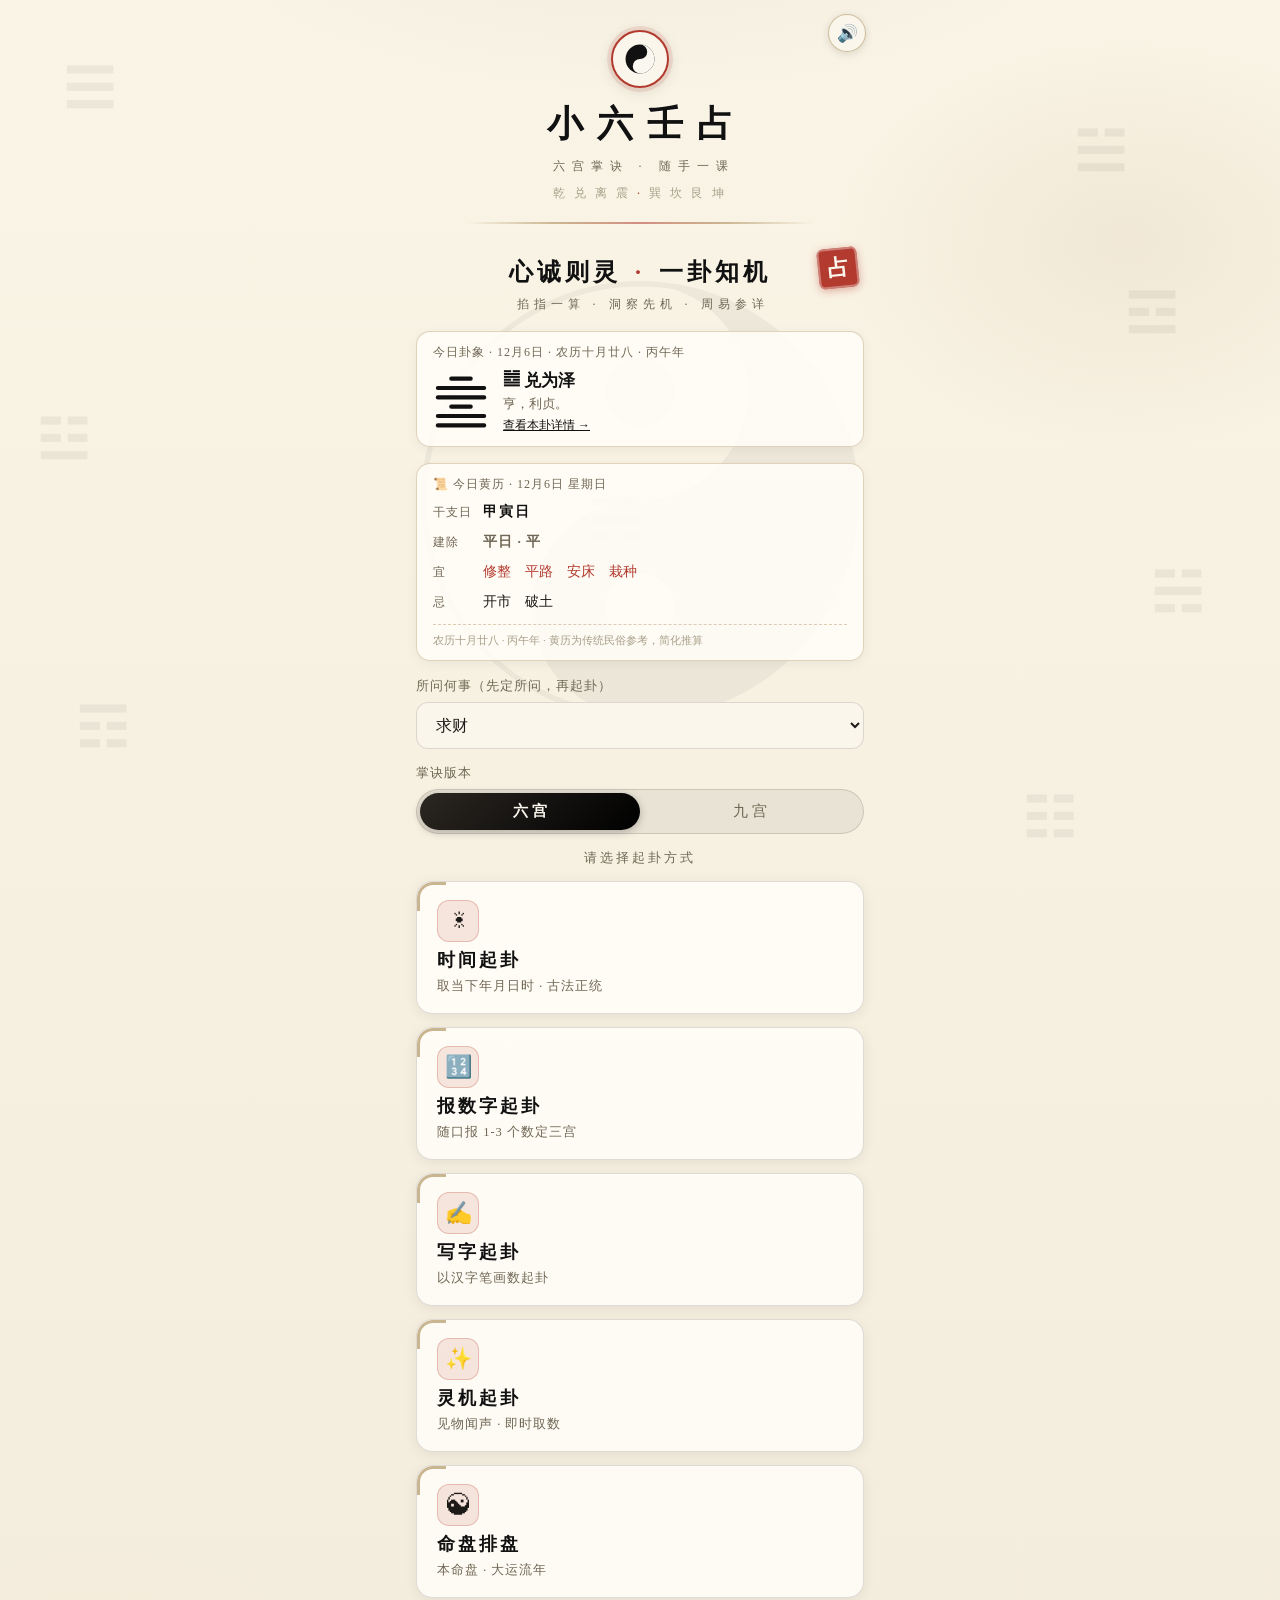
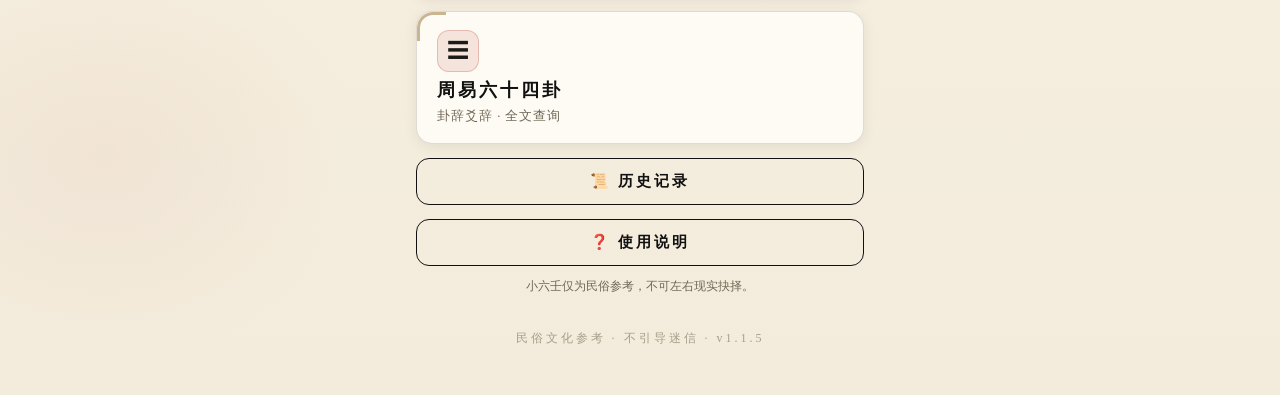
==== index.html @ 9e4da4ed "v1.1.5 今日黄历+结果黄历建议" ====
<!DOCTYPE html>
<html lang="zh-CN">
<head>
  <meta charset="UTF-8">
  <meta name="viewport" content="width=device-width, initial-scale=1.0, maximum-scale=1.0, user-scalable=no">
  <meta name="theme-color" content="#111111">
  <title>小六壬占</title>
  <link rel="manifest" href="./manifest.json">
  <link rel="apple-touch-icon" href="assets/icon-192.png">
  <link rel="stylesheet" href="css/style.css">
</head>
<body>
  <div class="bg-mystic" aria-hidden="true">
    <span>☰</span><span>☱</span><span>☲</span><span>☳</span>
    <span>☵</span><span>☶</span><span>☷</span><span>☴</span>
    <i class="m-star s1"></i><i class="m-star s2"></i><i class="m-star s3"></i>
    <i class="m-star s4"></i><i class="m-star s5"></i><i class="m-star s6"></i>
  </div>
  <header class="app-header">
    <button id="sound-toggle" class="sound-toggle" aria-label="声音开关">🔊</button>
    <div class="header-inner">
      <div class="mark chop-mark">
        <svg viewBox="0 0 40 40" width="34" height="34" aria-hidden="true">
          <circle cx="20" cy="20" r="17" fill="#111111"/>
          <path d="M20 3 a17 17 0 0 1 0 34 a8.5 8.5 0 0 1 0 -17 a8.5 8.5 0 0 0 0 -17z" fill="#faf7f0"/>
          <circle cx="20" cy="11.5" r="2.8" fill="#111111"/>
          <circle cx="20" cy="28.5" r="2.8" fill="#faf7f0"/>
        </svg>
      </div>
      <h1 class="app-title">小六壬占</h1>
      <p class="subtitle">六宫掌诀 · 随手一课</p>
      <div class="gua-line"><span>乾</span><span>兑</span><span>离</span><span>震</span><span class="gua-dot">·</span><span>巽</span><span>坎</span><span>艮</span><span>坤</span></div>
    </div>
  </header>

  <main class="app-main">

    <!-- 首页：先定所问，再选起卦方式 -->
    <section id="view-home" class="view active">
      <div class="home-hero">
        <span class="chop">占</span>
        <h2 class="hero-title">心诚则灵 <em>·</em> 一卦知机</h2>
        <p class="hero-sub">掐指一算 · 洞察先机 · 周易参详</p>
      </div>
      <div id="daily-gua"></div>
      <div id="daily-huangli"></div>
      <div class="field ask-field">
        <label for="ask-select">所问何事（先定所问，再起卦）</label>
        <select id="ask-select"></select>
      </div>
      <div class="field">
        <label>掌诀版本</label>
        <div class="seg">
          <button class="seg-btn active" data-ver="liugong">六宫</button>
          <button class="seg-btn" data-ver="jiugong">九宫</button>
        </div>
      </div>
      <p class="view-tip">请选择起卦方式</p>
      <div class="method-cards">
        <button class="method-card" data-view="time">
          <span class="mc-icon">☀</span>
          <span class="mc-name">时间起卦</span>
          <span class="mc-desc">取当下年月日时 · 古法正统</span>
        </button>
        <button class="method-card" data-view="num">
          <span class="mc-icon">🔢</span>
          <span class="mc-name">报数字起卦</span>
          <span class="mc-desc">随口报 1-3 个数定三宫</span>
        </button>
        <button class="method-card" data-view="stroke">
          <span class="mc-icon">✍</span>
          <span class="mc-name">写字起卦</span>
          <span class="mc-desc">以汉字笔画数起卦</span>
        </button>
        <button class="method-card" data-view="inspire">
          <span class="mc-icon">✨</span>
          <span class="mc-name">灵机起卦</span>
          <span class="mc-desc">见物闻声 · 即时取数</span>
        </button>
        <button class="method-card" data-view="paipan">
          <span class="mc-icon">☯</span>
          <span class="mc-name">命盘排盘</span>
          <span class="mc-desc">本命盘 · 大运流年</span>
        </button>
        <button class="method-card" data-view="zhouyi">
          <span class="mc-icon">☰</span>
          <span class="mc-name">周易六十四卦</span>
          <span class="mc-desc">卦辞爻辞 · 全文查询</span>
        </button>
      </div>
      <button class="btn-history" data-view="history">📜 历史记录</button>
      <button class="btn-history" data-view="help">❓ 使用说明</button>
      <p class="hint center">小六壬仅为民俗参考，不可左右现实抉择。</p>
    </section>

    <!-- 时间起卦页 -->
    <section id="view-time" class="view">
      <div class="view-head">
        <button class="btn-back" data-back="home">‹ 返回</button>
        <h2>时间起卦</h2>
      </div>
      <div class="field">
        <label>公历日期（自动转农历）</label>
        <div class="date-row">
          <select id="year-select"></select>
          <select id="month-select"></select>
          <select id="day-select"></select>
        </div>
        <p class="lunar-preview" id="lunar-preview"></p>
      </div>
      <div class="field">
        <label for="hour-select">时辰</label>
        <select id="hour-select"></select>
        <button class="btn-time-now" id="time-now">⏱ 回到当前时刻</button>
      </div>
      <button class="btn-primary" id="time-submit">起 卦</button>
      <div id="result-time" class="result"></div>
    </section>

    <!-- 报数字起卦页 -->
    <section id="view-num" class="view">
      <div class="view-head">
        <button class="btn-back" data-back="home">‹ 返回</button>
        <h2>报数字起卦</h2>
      </div>
      <div class="field">
        <label for="num-input">随口报 1-3 个数字（空格隔开）</label>
        <input type="text" id="num-input" inputmode="numeric" placeholder="如：3 18 7">
      </div>
      <button class="btn-primary" id="num-submit">起 卦</button>
      <p class="hint">第一数从大安数，第二数以第一数落宫为一接着数，第三数以第二数落宫为一接着数。</p>
      <div id="result-num" class="result"></div>
    </section>

    <!-- 写字起卦页 -->
    <section id="view-stroke" class="view">
      <div class="view-head">
        <button class="btn-back" data-back="home">‹ 返回</button>
        <h2>写字起卦</h2>
      </div>
      <div class="field">
        <label for="stroke-input">写 1-3 个字，以笔画数起卦</label>
        <input type="text" id="stroke-input" placeholder="如：出 行">
      </div>
      <button class="btn-primary" id="stroke-submit">起 卦</button>
      <p class="hint">各字笔画依次对应初、中、末三宫。未收录的字请改用「报数字」方式。</p>
      <div id="result-stroke" class="result"></div>
    </section>

    <!-- 灵机起卦页 -->
    <section id="view-inspire" class="view">
      <div class="view-head">
        <button class="btn-back" data-back="home">‹ 返回</button>
        <h2>灵机起卦</h2>
      </div>
      <div class="field">
        <label for="inspire-input">所见所闻（选填，如：窗外有鸟叫）</label>
        <input type="text" id="inspire-input" placeholder="可留空，直接起卦">
      </div>
      <button class="btn-primary" id="inspire-submit">灵机一动 · 起 卦</button>
      <p class="hint">按当下瞬间取数定宫（见物闻声、心念一动即可占），随机但契合当下。</p>
      <div id="result-inspire" class="result"></div>
    </section>

    <!-- 命盘排盘页 -->
    <section id="view-paipan" class="view">
      <div class="view-head">
        <button class="btn-back" data-back="home">‹ 返回</button>
        <h2>命盘排盘</h2>
      </div>
      <div class="field">
        <label>出生公历日期</label>
        <div class="date-row">
          <select id="p-year"></select>
          <select id="p-month"></select>
          <select id="p-day"></select>
        </div>
        <p class="lunar-preview" id="p-lunar"></p>
      </div>
      <div class="field">
        <label for="p-hour">出生时辰</label>
        <select id="p-hour"></select>
      </div>
      <div class="field">
        <label>性别（六亲取象参考）</label>
        <div class="seg">
          <button class="seg-btn active" id="p-male">男</button>
          <button class="seg-btn" id="p-female">女</button>
        </div>
      </div>
      <div class="field">
        <label for="p-age">看流年年龄</label>
        <input type="number" id="p-age" inputmode="numeric" min="0" max="120" value="25">
      </div>
      <button class="btn-primary" id="paipan-submit">排 盘</button>
      <div id="result-paipan" class="result"></div>
    </section>

    <!-- 使用说明页 -->
    <section id="view-help" class="view">
      <div class="view-head">
        <button class="btn-back" data-back="home">‹ 返回</button>
        <h2>使用说明</h2>
      </div>
      <div class="help-block">
        <h3>一、怎么起卦（四步）</h3>
        <ol class="help-list">
          <li><b>选所问</b>：想好要问什么事（求财/婚恋/事业/学业/健康/出行/寻物/官司/家宅/其他）</li>
          <li><b>选版本</b>：六宫（常用，正统）或九宫（进阶，含桃花/病符/天德三宫）</li>
          <li><b>选方式</b>：时间起卦（取当下时辰，古法正统）/ 报数字（随口报 1-3 个数）/ 写字（用汉字笔画数）/ 灵机（见物闻声即时取数）</li>
          <li><b>看掐指</b>：拇指沿手掌穴位逐宫数数，落宫即卦象</li>
        </ol>
      </div>
      <div class="help-block">
        <h3>二、怎么读结果</h3>
        <p class="gong-detail">• <b>开头（月宫）</b>→事情开端；<b>过程（日宫）</b>→发展经过；<b>结果（时宫）</b>→最终走向，以结果宫为主。</p>
        <p class="gong-detail">• <b>总断</b>：开头三宫吉凶给一句话结论。</p>
        <p class="gong-detail">• <b>宫位卡</b>：每宫的性格、五行、六神、应期（多久有结果）、细节断语，点开可看。</p>
        <p class="gong-detail">• <b>用神/六亲参考</b>：按你所问分类给建议。</p>
        <p class="gong-detail">• <b>进阶断语</b>：六神临六亲 36 条细断，供深入学习。</p>
      </div>
      <div class="help-block">
        <h3>三、六宫穴位（左手）</h3>
        <p class="gong-detail">食指根=大安（吉）· 食指尖=留连（凶）· 中指尖=速喜（吉）· 无名指尖=赤口（凶）· 无名指根=小吉（吉）· 中指根=空亡（凶）。顺数顺序：大安→留连→速喜→赤口→小吉→空亡循环。</p>
      </div>
      <div class="help-block">
        <h3>四、九宫（进阶）</h3>
        <p class="gong-detail">九宫=六宫加桃花（姻缘人缘）、病符（健康灾病）、天德（贵人天助）三宫。布局：食指=留连/大安/桃花，中指=速喜/空亡/小吉，无名指=病符/赤口/天德。</p>
      </div>
      <div class="help-block">
        <h3>五、命盘排盘</h3>
        <p class="gong-detail">输入出生公历日期+时辰+性别，排出本命盘（地支/五行/六亲/六神/五星）、大运（每十年一宫）、流年与流月，供看一生运势参考。</p>
      </div>
      <div class="help-block">
        <h3>六、更新</h3>
        <p class="gong-detail">联网打开自动加载最新版本；页面底部版本号变化即更新；有新版本缓存时底部会弹出"发现新版本，点击刷新"。</p>
      </div>
      <p class="disclaimer">※ 小六壬仅为民俗文化参考，不引导迷信，不可左右现实抉择。</p>
    </section>

    <!-- 周易六十四卦页 -->
    <section id="view-zhouyi" class="view">
      <div class="view-head">
        <button class="btn-back" data-back="home">‹ 返回</button>
        <h2>周易六十四卦</h2>
      </div>
      <div class="field">
        <input type="text" id="zhouyi-search" placeholder="搜索卦名/卦辞关键词…">
      </div>
      <div id="zhouyi-detail" class="zhouyi-detail"></div>
      <div id="zhouyi-list" class="zhouyi-list"></div>
    </section>

    <!-- 历史记录页 -->
    <section id="view-history" class="view">
      <div class="view-head">
        <button class="btn-back" data-back="home">‹ 返回</button>
        <h2>历史记录</h2>
      </div>
      <div id="history-list" class="history-list"></div>
      <button class="btn-clear-history" id="clear-history">清空历史</button>
    </section>

  </main>

  <footer class="app-footer">民俗文化参考 · 不引导迷信 · v1.1.5</footer>

  <div id="update-bar" class="update-bar">发现新版本，点击刷新 ✨</div>

  <script src="js/lunar.js"></script>
  <script src="js/xiaoliuren.js"></script>
  <script src="js/zhouyi.js"></script>
  <script src="js/huangli.js"></script>
  <script src="js/strokes-data.js"></script>
  <script src="js/sound.js"></script>
  <script src="js/paipan.js"></script>
  <script src="js/palm.js"></script>
  <script src="js/app.js"></script>
  <script>
    // Service Worker：离线缓存 + 联网自动更新（发现新版本自动刷新，无需手动）
    if ('serviceWorker' in navigator) {
      navigator.serviceWorker.register('./service-worker.js').then(function (reg) {
        reg.addEventListener('updatefound', function () {
          var sw = reg.installing;
          sw.addEventListener('statechange', function () {
            if (sw.state === 'installed' && navigator.serviceWorker.controller) {
              // 新版本已就绪 → 自动刷新（联网时自动更新到最新版）
              setTimeout(function () { window.location.reload(); }, 800);
            }
          });
        });
      }).catch(function () {});
    }
  </script>
</body>
</html>
---- css/style.css ----
/* ===== 小六壬占 · 国潮水墨 UI ===== */
:root {
  --bg: #f3ecdc;            /* 宣纸黄白 */
  --bg-soft: #e9e0cc;
  --card: rgba(255, 253, 248, 0.88);
  --ink: #1c1a16;           /* 墨黑 */
  --ink-strong: #111;
  --ink-dim: #6f6755;       /* 灰褐 */
  --ink-faint: #a79e88;
  --line: rgba(28, 26, 22, 0.14);
  --line-strong: rgba(28, 26, 22, 0.5);
  --paper: #faf6ec;
  --ji: #111;
  --xiong: #8a8578;
  --cinnabar: #b23a2e;      /* 朱砂 */
  --cinnabar-soft: rgba(178, 58, 46, 0.12);
  --gold: #a5854e;          /* 淡金 */
  --gold-soft: rgba(165, 133, 78, 0.18);
}

* { margin: 0; padding: 0; box-sizing: border-box; -webkit-tap-highlight-color: transparent; }

body {
  font-family: "PingFang SC", "Microsoft YaHei", "Noto Serif SC", serif;
  background:
    radial-gradient(900px 420px at 50% -8%, rgba(28, 26, 22, 0.05) 0%, transparent 62%),
    radial-gradient(420px 300px at 88% 12%, rgba(165, 133, 78, 0.10) 0%, transparent 70%),
    radial-gradient(380px 300px at 8% 88%, rgba(178, 58, 46, 0.05) 0%, transparent 70%),
    linear-gradient(180deg, #faf4e6 0%, var(--bg) 100%);
  color: var(--ink);
  min-height: 100vh;
  max-width: 480px;
  margin: 0 auto;
  padding-bottom: 48px;
  position: relative;
}
/* 页面背景 · 淡太极水印 */
body::before {
  content: "";
  position: fixed;
  left: 50%;
  top: 30%;
  width: 460px;
  height: 460px;
  transform: translateX(-50%);
  background-image: url("data:image/svg+xml,%3Csvg xmlns='http://www.w3.org/2000/svg' viewBox='0 0 100 100'%3E%3Ccircle cx='50' cy='50' r='47' fill='none' stroke='%23000' stroke-width='1.2'/%3E%3Cpath d='M50 3 a47 47 0 0 1 0 94 a23.5 23.5 0 0 1 0 -47 a23.5 23.5 0 0 0 0 -47z' fill='%23000'/%3E%3Ccircle cx='50' cy='26.5' r='7.5' fill='%23000'/%3E%3Ccircle cx='50' cy='73.5' r='7.5' fill='%23fff'/%3E%3C/svg%3E");
  background-size: 460px;
  background-repeat: no-repeat;
  opacity: 0.045;
  pointer-events: none;
  z-index: 0;
}

/* ===== 头部（国潮） ===== */
.app-header {
  position: relative;
  text-align: center;
  padding: 30px 16px 22px;
  overflow: hidden;
}
.app-header::after {
  content: "";
  position: absolute;
  left: 50%; bottom: 0;
  transform: translateX(-50%);
  width: 72%;
  height: 2px;
  background: linear-gradient(90deg, transparent, var(--gold), var(--cinnabar), var(--gold), transparent);
  opacity: 0.55;
}
.app-header .header-inner { position: relative; z-index: 1; }
.app-header .mark {
  display: inline-flex;
  align-items: center;
  justify-content: center;
  width: 58px; height: 58px;
  border-radius: 50%;
  background: var(--paper);
  border: 2px solid var(--cinnabar);
  margin-bottom: 12px;
  box-shadow: 0 0 0 4px var(--cinnabar-soft), 0 3px 16px rgba(0, 0, 0, 0.12);
}
.app-header .app-title {
  font-family: "Kaiti SC", "STKaiti", "KaiTi", "Noto Serif SC", serif;
  font-size: 36px;
  letter-spacing: 14px;
  text-indent: 14px;
  font-weight: 700;
  color: var(--ink-strong);
  text-shadow: 0 1px 0 rgba(255,255,255,0.6);
}
.app-header .subtitle {
  margin-top: 9px;
  font-size: 12px;
  color: var(--ink-dim);
  letter-spacing: 7px;
  text-indent: 7px;
}
.app-header .gua-line {
  margin-top: 10px;
  font-size: 12px;
  color: var(--ink-faint);
  letter-spacing: 3px;
}
.app-header .gua-line span { margin: 0 3px; }
.app-header .gua-line .gua-dot { color: var(--cinnabar); }

/* ===== 首页 hero（国潮） ===== */
.home-hero {
  position: relative;
  text-align: center;
  padding: 14px 10px 18px;
}
.home-hero .chop {
  position: absolute;
  right: 6px;
  top: 6px;
  width: 40px;
  height: 40px;
  display: inline-flex;
  align-items: center;
  justify-content: center;
  font-family: "Kaiti SC", "STKaiti", serif;
  font-size: 22px;
  font-weight: 700;
  color: var(--paper);
  background: var(--cinnabar);
  border-radius: 6px;
  box-shadow: inset 0 0 0 2px rgba(255,255,255,0.35), 0 2px 8px rgba(178,58,46,0.4);
  transform: rotate(-6deg);
}
.home-hero .hero-title {
  font-family: "Kaiti SC", "STKaiti", "Noto Serif SC", serif;
  font-size: 24px;
  font-weight: 700;
  letter-spacing: 4px;
  color: var(--ink-strong);
}
.home-hero .hero-title em { color: var(--cinnabar); font-style: normal; margin: 0 4px; }
.home-hero .hero-sub {
  margin-top: 8px;
  font-size: 12px;
  color: var(--ink-dim);
  letter-spacing: 5px;
  text-indent: 5px;
}

/* ===== 主体 ===== */
.app-main { padding: 18px 16px 0; }

/* 掌诀版本切换 */
.seg {
  display: flex;
  background: rgba(25, 25, 25, 0.06);
  border: 1px solid var(--line);
  border-radius: 999px;
  padding: 4px;
}
.seg-btn {
  flex: 1;
  background: none;
  border: none;
  padding: 9px 0;
  border-radius: 999px;
  font-size: 15px;
  letter-spacing: 3px;
  color: var(--ink-dim);
  cursor: pointer;
  font-family: inherit;
  transition: color .2s, background .2s;
}
.seg-btn.active {
  color: var(--paper);
  background: var(--ink-strong);
  font-weight: 600;
}

/* ===== 视图切换 ===== */
.view { display: none; }
.view.active { display: block; animation: fade 0.3s ease; }
.view-tip {
  text-align: center;
  font-size: 13px;
  color: var(--ink-dim);
  letter-spacing: 3px;
  margin: 4px 0 14px;
}
.view-head {
  display: flex;
  align-items: center;
  gap: 10px;
  margin-bottom: 16px;
}
.view-head h2 {
  font-size: 19px;
  letter-spacing: 4px;
  color: var(--ink-strong);
  font-weight: 800;
}
.btn-back {
  background: none;
  border: 1px solid var(--line);
  color: var(--ink-dim);
  font-size: 13px;
  padding: 6px 14px;
  border-radius: 999px;
  cursor: pointer;
  font-family: inherit;
  letter-spacing: 1px;
  transition: color .2s, border-color .2s;
}
.btn-back:active { border-color: var(--ink-strong); color: var(--ink-strong); }

/* ===== 首页方式卡片 ===== */
.method-cards { display: grid; gap: 13px; }
.method-card {
  display: flex;
  flex-direction: column;
  align-items: flex-start;
  gap: 6px;
  width: 100%;
  padding: 18px 20px;
  background: var(--card);
  border: 1px solid var(--line);
  border-radius: 16px;
  cursor: pointer;
  font-family: inherit;
  text-align: left;
  color: var(--ink);
  box-shadow: 0 3px 14px rgba(0, 0, 0, 0.07), inset 0 0 0 0 transparent;
  position: relative;
  overflow: hidden;
  transition: transform 0.12s ease, border-color .2s, box-shadow .2s;
}
/* 卡片左上角金色小角标 */
.method-card::before {
  content: "";
  position: absolute;
  left: 0; top: 0;
  width: 26px; height: 26px;
  border-left: 3px solid var(--gold);
  border-top: 3px solid var(--gold);
  border-top-left-radius: 16px;
  opacity: 0.6;
}
.method-card:active { transform: scale(0.975); border-color: var(--cinnabar); }
.mc-icon {
  font-size: 22px;
  width: 42px; height: 42px;
  display: flex; align-items: center; justify-content: center;
  background: var(--cinnabar-soft);
  border: 1px solid rgba(178, 58, 46, 0.25);
  border-radius: 12px;
}
.mc-name { font-size: 18px; font-weight: 700; letter-spacing: 3px; color: var(--ink-strong); font-family: "Kaiti SC", "STKaiti", "Noto Serif SC", serif; }
.mc-desc { font-size: 12.5px; color: var(--ink-dim); letter-spacing: 1px; }
.hint.center { text-align: center; }

/* ===== 结果容器 ===== */
.result { margin-top: 4px; }

/* ===== 更新提示条 ===== */
.update-bar {
  position: fixed;
  left: 50%;
  bottom: 18px;
  transform: translateX(-50%) translateY(20px);
  background: var(--ink-strong);
  color: var(--paper);
  padding: 11px 22px;
  border-radius: 999px;
  font-size: 14px;
  letter-spacing: 1px;
  box-shadow: 0 6px 20px rgba(0, 0, 0, 0.25);
  opacity: 0;
  pointer-events: none;
  transition: opacity .3s, transform .3s;
  z-index: 99;
}
.update-bar.show { opacity: 1; transform: translateX(-50%) translateY(0); pointer-events: auto; }

/* ===== 命盘排盘 ===== */
.paipan-table {
  width: 100%;
  border-collapse: collapse;
  font-size: 12.5px;
  margin-bottom: 14px;
  background: var(--card);
  border: 1px solid var(--line);
  border-radius: 12px;
  overflow: hidden;
}
.paipan-table th, .paipan-table td {
  border: 1px solid var(--line);
  padding: 8px 6px;
  text-align: center;
  line-height: 1.6;
  color: var(--ink);
}
.paipan-table th { background: rgba(25, 25, 25, 0.06); color: var(--ink-strong); font-weight: 700; }
.pan-title {
  font-size: 14px;
  color: var(--ink-strong);
  letter-spacing: 2px;
  margin: 4px 0 8px;
  font-weight: 700;
}
.pan-liunian {
  font-size: 13.5px;
  color: var(--ink);
  line-height: 2;
  margin-bottom: 8px;
}

/* ===== 手掌图降级（图片加载失败时） ===== */
.palm-fallback {
  min-height: 300px;
  display: flex;
  align-items: center;
  justify-content: center;
  text-align: center;
  font-size: 14px;
  color: var(--ink-strong);
  line-height: 2.2;
  letter-spacing: 1px;
  background: var(--card);
  border: 1px dashed var(--line);
  border-radius: 14px;
  padding: 20px;
}

/* ===== 回到当前时刻 ===== */
.btn-time-now {
  margin-top: 8px;
  padding: 8px 14px;
  font-size: 12.5px;
  background: none;
  border: 1px dashed var(--ink-strong);
  border-radius: 999px;
  color: var(--ink-strong);
  cursor: pointer;
  font-family: inherit;
}
.btn-time-now:active { background: var(--ink-strong); color: var(--paper); }

/* ===== 周易六十四卦 ===== */
.daily-card {
  background: var(--card);
  border: 1px solid var(--line);
  border-radius: 14px;
  padding: 12px 16px;
  margin-bottom: 16px;
}
.daily-head { font-size: 12px; color: var(--ink-dim); letter-spacing: 1px; margin-bottom: 8px; }
.daily-body { display: flex; align-items: center; gap: 14px; }
.daily-info { display: flex; flex-direction: column; gap: 4px; }
.daily-name { font-size: 17px; font-weight: 700; color: var(--ink-strong); }
.daily-guaci { font-size: 12.5px; color: var(--ink-dim); }
.daily-more { align-self: flex-start; font-size: 12px; background: none; border: none; color: var(--ink-strong); padding: 0; cursor: pointer; font-family: inherit; text-decoration: underline; }

.zhouyi-list { display: grid; gap: 8px; }
.zy-item {
  display: flex;
  align-items: center;
  gap: 10px;
  background: var(--card);
  border: 1px solid var(--line);
  border-radius: 11px;
  padding: 9px 12px;
  cursor: pointer;
}
.zy-item:active { background: rgba(17, 17, 17, 0.06); }
.zy-item-sym { font-size: 20px; }
.zy-item-name { font-size: 14px; font-weight: 600; color: var(--ink-strong); min-width: 110px; }
.zy-item-guaci { font-size: 12px; color: var(--ink-dim); overflow: hidden; text-overflow: ellipsis; white-space: nowrap; flex: 1; }

.zhouyi-detail { margin-bottom: 14px; }
.zhouyi-detail-card {
  background: var(--card);
  border: 1.5px solid var(--ink-strong);
  border-radius: 14px;
  padding: 16px;
}
.zy-head { display: flex; align-items: center; gap: 16px; }
.zy-symbol { font-size: 44px; }
.zy-head h3 { font-size: 18px; color: var(--ink-strong); margin-bottom: 6px; }
.gua-svg { display: block; }
.zy-guaci { font-size: 14.5px; color: var(--ink); line-height: 1.9; margin: 12px 0 4px; }
.zy-yao { border-top: 1px dashed var(--line); margin-top: 10px; padding-top: 8px; }
.zy-yao .gong-detail { margin: 0; line-height: 1.9; font-size: 13.5px; }

.bagua-card { border-color: var(--ink-strong); }

/* ===== 使用说明 ===== */
.help-block {
  background: var(--card);
  border: 1px solid var(--line);
  border-radius: 13px;
  padding: 13px 16px;
  margin-bottom: 12px;
}
.help-block h3 {
  font-size: 14px;
  color: var(--ink-strong);
  letter-spacing: 1px;
  margin-bottom: 8px;
  font-weight: 700;
}
.help-list {
  margin: 0;
  padding-left: 20px;
  font-size: 13.5px;
  color: var(--ink);
  line-height: 2;
}
.help-list b { color: var(--ink-strong); }

/* ===== 历史记录 ===== */
.btn-history {
  width: 100%;
  margin-top: 14px;
  padding: 13px;
  font-size: 15px;
  letter-spacing: 3px;
  background: none;
  border: 1.5px solid var(--ink-strong);
  border-radius: 13px;
  color: var(--ink-strong);
  cursor: pointer;
  font-family: inherit;
  font-weight: 600;
  transition: background .2s, color .2s;
}
.btn-history:active { background: var(--ink-strong); color: var(--paper); }
.history-list { display: grid; gap: 11px; }
.hist-item {
  background: var(--card);
  border: 1px solid var(--line);
  border-radius: 13px;
  padding: 12px 14px;
}
.hist-head {
  display: flex;
  align-items: baseline;
  gap: 8px;
  flex-wrap: wrap;
}
.hist-time { font-size: 12px; color: var(--ink-dim); }
.hist-ask { font-size: 13px; color: var(--ink); flex: 1; }
.hist-overall {
  font-size: 13px;
  font-weight: 700;
  padding: 1px 10px;
  border-radius: 999px;
  border: 1.5px solid var(--ink-strong);
  color: var(--ink-strong);
}
.hist-gongs {
  margin-top: 7px;
  font-size: 13px;
  color: var(--ink-dim);
  line-height: 1.7;
}
.btn-clear-history {
  width: 100%;
  margin-top: 16px;
  padding: 11px;
  font-size: 13px;
  letter-spacing: 2px;
  background: none;
  border: 1px solid var(--line);
  border-radius: 12px;
  color: var(--ink-dim);
  cursor: pointer;
  font-family: inherit;
}
.btn-clear-history:active { border-color: var(--ink-strong); color: var(--ink-strong); }

/* ===== Tab ===== */
.tabs {
  display: flex;
  background: rgba(25, 25, 25, 0.06);
  border: 1px solid var(--line);
  border-radius: 999px;
  padding: 4px;
  margin-bottom: 20px;
}
.tab-btn {
  flex: 1;
  background: none;
  border: none;
  color: var(--ink-dim);
  font-size: 15px;
  padding: 9px 0;
  letter-spacing: 4px;
  text-indent: 4px;
  cursor: pointer;
  border-radius: 999px;
  font-family: inherit;
  transition: color .2s, background .2s;
}
.tab-btn.active {
  color: var(--paper);
  background: var(--ink-strong);
  font-weight: 600;
}

/* ===== 表单 ===== */
.field { margin-bottom: 15px; }
.field label {
  display: block;
  font-size: 13px;
  color: var(--ink-dim);
  margin-bottom: 7px;
  letter-spacing: 1px;
}
.field input, .field select {
  width: 100%;
  padding: 13px 15px;
  font-size: 16px;
  background: var(--paper);
  border: 1px solid var(--line);
  border-radius: 12px;
  color: var(--ink);
  font-family: inherit;
  outline: none;
  transition: border-color .2s, box-shadow .2s;
}
.field input:focus, .field select:focus {
  border-color: var(--ink-strong);
  box-shadow: 0 0 0 3px rgba(25, 25, 25, 0.07);
}
.hint {
  font-size: 12px;
  color: var(--ink-dim);
  margin-top: 10px;
  line-height: 1.7;
}

/* 内容置于背景水印之上 */
.app-header, .app-main, .app-footer { position: relative; z-index: 1; }

/* 年月日三下拉 */
.date-row { display: flex; gap: 8px; }
.date-row select { flex: 1; min-width: 0; }
.lunar-preview {
  margin-top: 8px;
  font-size: 13px;
  color: var(--ink-strong);
  letter-spacing: 1px;
  min-height: 18px;
}

/* ===== 按钮 ===== */
.btn-primary {
  width: 100%;
  padding: 15px;
  margin-top: 8px;
  font-size: 18px;
  letter-spacing: 10px;
  text-indent: 10px;
  color: var(--paper);
  background: linear-gradient(180deg, #2e2e2e, #0d0d0d);
  border: 1px solid #000;
  border-radius: 13px;
  cursor: pointer;
  font-family: inherit;
  box-shadow: 0 5px 16px rgba(0, 0, 0, 0.22);
  transition: transform 0.12s ease, box-shadow .2s;
}
.btn-primary:active { transform: scale(0.975); box-shadow: 0 2px 8px rgba(0, 0, 0, 0.25); }

/* ===== 结果 ===== */
.result-wrap { margin-top: 22px; animation: fade 0.45s ease; }
.meta {
  font-size: 13px;
  color: var(--ink-dim);
  text-align: center;
  margin-bottom: 16px;
  line-height: 1.9;
}
.gong-grid { display: grid; gap: 13px; }

.gong-card {
  background: var(--card);
  border: 1px solid var(--line);
  border-radius: 15px;
  padding: 16px;
  position: relative;
  box-shadow: 0 3px 14px rgba(0, 0, 0, 0.07);
}
.gong-card::before {
  content: "";
  position: absolute;
  left: 0; top: 12px; bottom: 12px;
  width: 3px;
  border-radius: 3px;
  background: linear-gradient(180deg, var(--ink-strong), var(--ink-faint), transparent);
}
.gong-card.luck-xiong::before { background: linear-gradient(180deg, var(--xiong), var(--ink-faint), transparent); }
.gong-head { display: flex; align-items: baseline; gap: 10px; margin-bottom: 9px; }
.gong-name {
  font-size: 28px;
  color: var(--ink-strong);
  font-weight: 800;
  letter-spacing: 3px;
}
.gong-role { font-size: 12px; color: var(--ink-dim); flex: 1; }
.gong-luck {
  font-size: 13px;
  padding: 2px 12px;
  border-radius: 999px;
  border: 1px solid var(--line-strong);
  color: var(--ink-strong);
  background: var(--paper);
}
.luck-xiong .gong-luck { border-color: var(--ink-faint); color: var(--xiong); background: transparent; }

.gong-tags { display: flex; flex-wrap: wrap; gap: 6px; margin-bottom: 11px; }
.gong-tags span {
  font-size: 12px;
  color: var(--ink-dim);
  background: rgba(25, 25, 25, 0.05);
  border: 1px solid var(--line);
  border-radius: 7px;
  padding: 3px 9px;
}
.gong-jue {
  font-size: 15px;
  line-height: 1.9;
  color: var(--ink);
  margin-bottom: 9px;
  border-bottom: 1px dashed var(--line);
  padding-bottom: 9px;
}
.gong-detail {
  font-size: 13px;
  color: var(--ink-dim);
  line-height: 1.85;
}
.gong-detail b { color: var(--ink-strong); font-weight: 600; }

/* ===== 综合断语 ===== */
.synth-card {
  margin-top: 16px;
  background: rgba(25, 25, 25, 0.045);
  border: 1px solid var(--line);
  border-radius: 15px;
  padding: 17px;
}
.synth-card h3 {
  font-size: 14px;
  color: var(--ink-strong);
  letter-spacing: 3px;
  margin-bottom: 10px;
  font-weight: 700;
}
.synth-main { font-size: 16px; line-height: 1.95; color: var(--ink); }
.synth-sub {
  margin-top: 11px;
  font-size: 13px;
  color: var(--ink-dim);
  line-height: 1.85;
}

/* ===== 一句话总断 ===== */
.summary-card {
  margin-bottom: 15px;
  background: var(--paper);
  border: 2px solid var(--ink-strong);
  border-radius: 15px;
  padding: 16px 17px;
  box-shadow: 0 4px 16px rgba(0, 0, 0, 0.10);
}
.summary-card h3 {
  font-size: 17px;
  letter-spacing: 1px;
  color: var(--ink-strong);
  margin-bottom: 10px;
  line-height: 1.6;
}
.summary-card .ovr {
  font-size: 20px;
  padding: 1px 12px;
  border-radius: 999px;
  border: 2px solid var(--ink-strong);
}
.ovr-ji { background: var(--ink-strong); color: var(--paper); }
.ovr-xiong { border-color: var(--xiong); color: var(--xiong); }
.summary-stage {
  font-size: 14.5px;
  color: var(--ink);
  line-height: 1.9;
  margin-bottom: 8px;
}
.summary-advice {
  font-size: 14px;
  color: var(--ink-strong);
  line-height: 1.8;
  font-weight: 600;
}

/* 宫位卡细节折叠 */
.gong-more { margin-top: 9px; }
.gong-more summary {
  font-size: 12.5px;
  color: var(--ink-dim);
  cursor: pointer;
  padding: 4px 0;
}

/* ===== 所问何事 ===== */
.ask-field { margin-top: 2px; }
.ask-card {
  margin-bottom: 15px;
  background: var(--card);
  border: 1px solid var(--line-strong);
  border-radius: 15px;
  padding: 15px 17px;
  box-shadow: 0 3px 14px rgba(0, 0, 0, 0.07);
}
.ask-card h3 {
  font-size: 15px;
  color: var(--ink-strong);
  letter-spacing: 3px;
  margin-bottom: 8px;
  font-weight: 700;
}
.ask-yongshen { font-size: 14.5px; line-height: 1.95; color: var(--ink); }
.ask-note {
  margin-top: 6px;
  font-size: 12.5px;
  color: var(--ink-dim);
  line-height: 1.85;
}

/* ===== 六亲参考 ===== */
.extra-card {
  margin-top: 15px;
  background: var(--card);
  border: 1px solid var(--line);
  border-radius: 15px;
  padding: 13px 16px;
}
.extra-card summary {
  font-size: 14px;
  color: var(--ink-strong);
  cursor: pointer;
  letter-spacing: 1px;
  padding: 4px 0;
  font-weight: 600;
}
.yongshen-table {
  width: 100%;
  margin-top: 10px;
  border-collapse: collapse;
  font-size: 12px;
}
.yongshen-table th, .yongshen-table td {
  border: 1px solid var(--line);
  padding: 8px 7px;
  text-align: left;
  line-height: 1.65;
  color: var(--ink-dim);
}
.yongshen-table th { color: var(--ink-strong); font-weight: 600; background: rgba(25, 25, 25, 0.05); }

.warn { color: var(--ink-strong); font-size: 14px; text-align: center; padding: 12px 0; }

.disclaimer {
  margin-top: 20px;
  font-size: 12px;
  color: var(--ink-faint);
  text-align: center;
  line-height: 1.9;
}

/* ===== 页脚 ===== */
.app-footer {
  margin-top: 34px;
  text-align: center;
  font-size: 12px;
  color: var(--ink-faint);
  letter-spacing: 3px;
}

/* ===== 掐指手掌动画（照片版 + 五行八卦环） ===== */
.palm-wrap {
  background:
    radial-gradient(400px 200px at 50% 0%, rgba(25, 25, 25, 0.05), transparent 70%),
    var(--paper);
  border: 1px solid var(--line);
  border-radius: 18px;
  padding: 12px 12px 10px;
  margin-bottom: 10px;
  box-shadow: 0 4px 18px rgba(0, 0, 0, 0.09);
}

.palm-photo-box {
  position: relative;
  max-width: 340px;
  margin: 0 auto;
  border-radius: 14px;
  overflow: hidden;
  border: 1px solid var(--line);
}
.palm-photo {
  width: 100%;
  display: block;
}

/* 穴位层 */
.spots-layer { position: absolute; inset: 0; pointer-events: none; }
.spot {
  position: absolute;
  transform: translate(-50%, -50%);
  width: 0; height: 0;
}
.spot-core {
  position: absolute;
  left: -9px; top: -9px;
  width: 18px; height: 18px;
  border-radius: 50%;
  background: var(--paper);
  border: 2px solid var(--ink-strong);
  box-shadow: 0 0 4px rgba(0,0,0,0.25);
  transition: background 0.18s ease, border-color 0.18s ease;
}
.spot-halo {
  position: absolute;
  left: -17px; top: -17px;
  width: 34px; height: 34px;
  border-radius: 50%;
  background: transparent;
  transition: background 0.2s ease;
}
.spot-text {
  position: absolute;
  left: 50%; top: 15px;
  transform: translateX(-50%);
  font-size: 13px;
  font-weight: 700;
  color: var(--ink-strong);
  letter-spacing: 1px;
  white-space: nowrap;
  text-shadow: 0 0 3px #fff, 0 0 3px #fff, 0 1px 2px rgba(255,255,255,0.9);
  opacity: 0;
  transition: opacity 0.2s;
}

/* 数数时：当前穴位变黑点 + 白晕扩散，名称浮现 */
.spot.active .spot-core {
  background: var(--ink-strong);
  border-color: var(--paper);
  box-shadow: 0 0 6px rgba(0,0,0,0.4);
}
.spot.active .spot-halo {
  background: rgba(255, 255, 255, 0.5);
  border: 1.5px solid rgba(255, 255, 255, 0.9);
  animation: pulse 0.9s ease-out infinite;
}
.spot.active .spot-text { opacity: 1; color: var(--ink-strong); }

/* 落宫定格：黑点 + 白环强光，名称定格 */
.spot.land .spot-core {
  background: var(--ink-strong);
  border-color: #fff;
  border-width: 3px;
  box-shadow: 0 0 10px rgba(0,0,0,0.5);
}
.spot.land .spot-halo {
  background: rgba(255, 255, 255, 0.6);
  border: 2px solid #fff;
  animation: pulse 1.1s ease-out infinite;
}
.spot.land .spot-text { opacity: 1; color: var(--ink-strong); }

/* 墨点游走（黑点白边） */
.cursor-dot {
  position: absolute;
  width: 16px; height: 16px;
  margin: -8px 0 0 -8px;
  border-radius: 50%;
  background: var(--ink-strong);
  border: 2.5px solid var(--paper);
  box-shadow: 0 0 6px rgba(0,0,0,0.45);
  opacity: 0;
  transition: left 0.22s ease, top 0.22s ease, opacity 0.25s ease;
  pointer-events: none;
}
.cursor-dot.show { opacity: 1; }

@keyframes pulse {
  0% { transform: scale(0.75); opacity: 0.9; }
  70% { transform: scale(1.25); opacity: 0.25; }
  100% { transform: scale(1.3); opacity: 0; }
}

/* 五行八卦运转环 */
.bagua-overlay {
  position: absolute;
  inset: 0;
  width: 100%;
  height: 100%;
  pointer-events: none;
}
.bagua-ring {
  animation: spin 22s linear infinite;
  transform-origin: 50% 50%;
  fill: var(--ink-faint);
  font-size: 8.5px;
  font-weight: 600;
}
/* 掐指时加速运转 */
.palm-wrap.run .bagua-ring { animation-duration: 5s; }
@keyframes spin { to { transform: rotate(360deg); } }

.palm-counter {
  text-align: center;
  color: var(--ink-strong);
  font-size: 14px;
  letter-spacing: 3px;
  margin-top: 8px;
  min-height: 20px;
  font-weight: 600;
}
.palm-actions { text-align: center; }
.btn-skip {
  background: none;
  border: 1px solid var(--line);
  color: var(--ink-dim);
  font-size: 12px;
  padding: 6px 18px;
  border-radius: 999px;
  cursor: pointer;
  font-family: inherit;
  letter-spacing: 3px;
  transition: color .2s, border-color .2s;
}
.btn-skip:active { border-color: var(--ink-strong); color: var(--ink-strong); }

/* ===== 国潮增强（覆盖统一风格） ===== */
.btn-primary {
  width: 100%;
  padding: 15px;
  font-size: 17px;
  letter-spacing: 8px;
  text-indent: 8px;
  font-family: "Kaiti SC", "STKaiti", "Noto Serif SC", serif;
  font-weight: 700;
  color: var(--paper);
  background: linear-gradient(135deg, #2b2722 0%, #171512 55%, #000 100%);
  border: none;
  border-radius: 14px;
  cursor: pointer;
  box-shadow: 0 4px 16px rgba(0, 0, 0, 0.28), inset 0 1px 0 rgba(255,255,255,0.12);
  transition: transform .12s ease, box-shadow .2s;
}
.btn-primary:active {
  transform: scale(0.975);
  box-shadow: 0 2px 8px rgba(0, 0, 0, 0.35);
  background: linear-gradient(135deg, var(--cinnabar) 0%, #8f2d22 100%);
}

/* 输入控件：墨线风格 */
select, input[type="text"], input[type="number"] {
  background: rgba(255, 253, 248, 0.75);
  border: 1px solid var(--line);
  border-bottom: 2px solid rgba(28, 26, 22, 0.35);
  border-radius: 10px;
  padding: 11px 12px;
  font-family: inherit;
  font-size: 15px;
  color: var(--ink);
  width: 100%;
  outline: none;
  transition: border-color .2s;
}
select:focus, input:focus { border-bottom-color: var(--cinnabar); }

/* 版本切换：水墨 pill */
.seg {
  display: flex;
  background: rgba(28, 26, 22, 0.06);
  border: 1px solid var(--line);
  border-radius: 999px;
  padding: 3px;
}
.seg-btn {
  flex: 1;
  padding: 9px 0;
  border: none;
  border-radius: 999px;
  background: transparent;
  font-family: "Kaiti SC", "STKaiti", serif;
  font-size: 15px;
  letter-spacing: 4px;
  text-indent: 4px;
  color: var(--ink-dim);
  cursor: pointer;
  transition: background .2s, color .2s, box-shadow .2s;
}
.seg-btn.active {
  background: linear-gradient(135deg, #2b2722, #000);
  color: var(--paper);
  box-shadow: 0 2px 8px rgba(0, 0, 0, 0.25);
}

/* 卡片：金边统一 */
.gong-card, .synth-card, .summary-card, .hist-item, .extra-card, .help-block, .zhouyi-detail-card, .daily-card {
  border-color: rgba(165, 133, 78, 0.35) !important;
  box-shadow: 0 3px 12px rgba(0, 0, 0, 0.05);
}
.synth-card { border: 1.5px solid var(--gold) !important; }

/* 结果页标题：书法体 */
.synth-card h3, .gong-card h3, .summary-card h3, .pan-title, .zy-head h3, .daily-name {
  font-family: "Kaiti SC", "STKaiti", "Noto Serif SC", serif;
}

/* 免责声明小印章感 */
.disclaimer {
  text-align: center;
  font-size: 11px;
  color: var(--ink-faint);
  letter-spacing: 1px;
  margin-top: 18px;
  padding: 8px 12px;
  border-top: 1px dashed rgba(165, 133, 78, 0.5);
}

/* ===== 声音开关（国潮） ===== */
.sound-toggle {
  position: absolute;
  right: 14px;
  top: 14px;
  z-index: 5;
  width: 38px; height: 38px;
  display: flex;
  align-items: center;
  justify-content: center;
  font-size: 17px;
  background: var(--paper);
  border: 1px solid rgba(165, 133, 78, 0.5);
  border-radius: 50%;
  cursor: pointer;
  box-shadow: 0 2px 8px rgba(0, 0, 0, 0.12);
}

/* ===== 入场动画（国潮） ===== */
@keyframes fadeUp {
  from { opacity: 0; transform: translateY(14px); }
  to { opacity: 1; transform: none; }
}
@keyframes popIn {
  0% { opacity: 0; transform: scale(0.92); }
  60% { transform: scale(1.02); }
  100% { opacity: 1; transform: scale(1); }
}
.view.active > * { animation: fadeUp 0.45s ease both; }
.view.active > *:nth-child(2) { animation-delay: 0.05s; }
.view.active > *:nth-child(3) { animation-delay: 0.10s; }
.view.active > *:nth-child(4) { animation-delay: 0.15s; }
.view.active > *:nth-child(5) { animation-delay: 0.20s; }
.view.active > *:nth-child(6) { animation-delay: 0.25s; }
.view.active > *:nth-child(7) { animation-delay: 0.30s; }
.view.active > *:nth-child(8) { animation-delay: 0.35s; }

/* 结果卡片逐个弹出 */
.result-wrap { animation: popIn 0.4s ease both; }
.gong-grid > * { animation: fadeUp 0.4s ease both; }
.gong-grid > *:nth-child(2) { animation-delay: 0.08s; }
.gong-grid > *:nth-child(3) { animation-delay: 0.16s; }

/* 卦符轻微浮动 */
.zy-symbol, .daily-name { display: inline-block; }
.zy-symbol { animation: guaFloat 3s ease-in-out infinite; }
@keyframes guaFloat {
  0%, 100% { transform: translateY(0); }
  50% { transform: translateY(-3px); }
}

/* 今日卦卡 hover 微效 */
.daily-card { transition: transform .15s ease, box-shadow .2s; }
.daily-card:active { transform: scale(0.985); }

/* 掐指落宫高亮强化 */
.spot.land { animation: landPulse 0.5s ease; }
@keyframes landPulse {
  0% { transform: translate(-50%, -50%) scale(0.9); box-shadow: 0 0 0 0 rgba(178, 58, 46, 0.55); }
  50% { transform: translate(-50%, -50%) scale(1.35); box-shadow: 0 0 0 10px rgba(178, 58, 46, 0); }
  100% { transform: translate(-50%, -50%) scale(1); }
}

/* ===== 神秘动态背景（卦符漂浮 + 星点闪烁） ===== */
.bg-mystic {
  position: fixed;
  inset: 0;
  pointer-events: none;
  overflow: hidden;
  z-index: 0;
}
.bg-mystic span {
  position: absolute;
  font-size: 52px;
  line-height: 1;
  color: var(--ink);
  opacity: 0.055;
  animation: mysticDrift linear infinite;
  will-change: transform;
}
.bg-mystic span:nth-child(1) { top: 7%;  left: 5%;  animation-duration: 27s; animation-delay: -3s; }
.bg-mystic span:nth-child(2) { top: 14%; left: 84%; animation-duration: 31s; animation-delay: -9s; }
.bg-mystic span:nth-child(3) { top: 32%; left: 88%; animation-duration: 24s; animation-delay: -14s; }
.bg-mystic span:nth-child(4) { top: 46%; left: 3%;  animation-duration: 34s; animation-delay: -6s; }
.bg-mystic span:nth-child(5) { top: 63%; left: 90%; animation-duration: 29s; animation-delay: -18s; }
.bg-mystic span:nth-child(6) { top: 78%; left: 6%;  animation-duration: 26s; animation-delay: -11s; }
.bg-mystic span:nth-child(7) { top: 88%; left: 80%; animation-duration: 33s; animation-delay: -2s; }
.bg-mystic span:nth-child(8) { top: 55%; left: 46%; animation-duration: 22s; animation-delay: -7s; }

@keyframes mysticDrift {
  0%   { transform: translate(0, 0) rotate(0deg); }
  25%  { transform: translate(26px, -34px) rotate(90deg); }
  50%  { transform: translate(-18px, -60px) rotate(180deg); }
  75%  { transform: translate(30px, -20px) rotate(270deg); }
  100% { transform: translate(0, 0) rotate(360deg); }
}

/* 星点闪烁 */
.m-star {
  position: absolute;
  width: 3px; height: 3px;
  border-radius: 50%;
  background: var(--cinnabar);
  animation: twinkle ease-in-out infinite;
  opacity: 0;
}
.m-star.s1 { top: 20%; left: 20%; animation-duration: 3.2s; animation-delay: 0s; }
.m-star.s2 { top: 40%; left: 72%; animation-duration: 4.1s; animation-delay: 1.2s; }
.m-star.s3 { top: 62%; left: 30%; animation-duration: 3.6s; animation-delay: 2.1s; }
.m-star.s4 { top: 80%; left: 55%; animation-duration: 4.6s; animation-delay: 0.6s; }
.m-star.s5 { top: 28%; left: 92%; animation-duration: 3.9s; animation-delay: 1.8s; }
.m-star.s6 { top: 90%; left: 18%; animation-duration: 4.3s; animation-delay: 2.8s; }

@keyframes twinkle {
  0%, 100% { opacity: 0; transform: scale(0.6); }
  50% { opacity: 0.35; transform: scale(1.4); }
}

/* 太极水印慢速旋转（神秘感） */
body::before {
  animation: taijiSpin 90s linear infinite;
}
@keyframes taijiSpin {
  from { transform: translateX(-50%) rotate(0deg); }
  to { transform: translateX(-50%) rotate(360deg); }
}

/* 内容层在背景之上 */
.app-header, .app-main { position: relative; z-index: 1; }

/* ===== 卦象大卡（占卜结果） ===== */
.gua-hero {
  display: flex;
  align-items: center;
  gap: 16px;
  background: var(--card);
  border: 2px solid var(--gold);
  border-radius: 16px;
  padding: 14px 18px;
  margin: 12px 0;
  box-shadow: 0 4px 18px rgba(0, 0, 0, 0.08);
}
.gua-hero-gua { flex-shrink: 0; }
.gua-hero-info { flex: 1; }
.gua-hero-line1 { display: flex; align-items: baseline; gap: 8px; margin-bottom: 6px; }
.gua-hero-sym { font-size: 26px; color: var(--cinnabar); }
.gua-hero-name {
  font-family: "Kaiti SC", "STKaiti", "Noto Serif SC", serif;
  font-size: 19px;
  font-weight: 700;
  letter-spacing: 3px;
  color: var(--ink-strong);
}
.gua-hero-duan { font-size: 13px; color: var(--ink-dim); line-height: 1.8; }

/* ===== 关键框 + 节日徽章 ===== */
.key-box {
  display: flex;
  align-items: center;
  gap: 8px;
  margin: 10px 0 8px;
  padding: 8px 12px;
  background: var(--cinnabar-soft);
  border: 1px solid rgba(178, 58, 46, 0.35);
  border-radius: 10px;
  font-size: 14px;
  color: var(--ink-strong);
  line-height: 1.6;
}
.key-label {
  flex-shrink: 0;
  font-weight: 700;
  color: var(--cinnabar);
  letter-spacing: 1px;
}
.summary-advice b { color: var(--cinnabar); }

.fest-badge {
  display: inline-block;
  margin-left: 8px;
  padding: 1px 9px;
  font-size: 11px;
  font-weight: 700;
  letter-spacing: 1px;
  color: var(--paper);
  background: var(--cinnabar);
  border-radius: 999px;
  vertical-align: 1px;
}

/* ===== 今日黄历 ===== */
.hl-card { margin-bottom: 16px; }
.hl-main { display: flex; flex-direction: column; gap: 7px; }
.hl-line { display: flex; align-items: baseline; gap: 10px; font-size: 13.5px; line-height: 1.7; }
.hl-label {
  flex-shrink: 0;
  width: 40px;
  font-size: 12px;
  color: var(--ink-dim);
  letter-spacing: 1px;
}
.hl-daygz { font-weight: 700; color: var(--ink-strong); letter-spacing: 2px; }
.hl-jc { font-weight: 700; letter-spacing: 1px; }
.hl-jc.lv-ji { color: var(--cinnabar); }
.hl-jc.lv-xiong { color: var(--ink-strong); }
.hl-jc.lv-ping { color: var(--ink-dim); }
.hl-yi { color: var(--cinnabar); }
.hl-ji { color: var(--ink); }
.hl-meta {
  margin-top: 10px;
  font-size: 11px;
  color: var(--ink-faint);
  border-top: 1px dashed rgba(165, 133, 78, 0.4);
  padding-top: 8px;
}

/* ===== 黄历建议（结果页） ===== */
.hl-advice {
  display: flex;
  align-items: flex-start;
  gap: 8px;
  margin: 10px 0;
  padding: 10px 14px;
  background: var(--gold-soft);
  border: 1px solid rgba(165, 133, 78, 0.4);
  border-radius: 12px;
  font-size: 13px;
  line-height: 1.8;
  color: var(--ink);
}
.hl-advice-title {
  flex-shrink: 0;
  font-weight: 700;
  color: var(--gold);
  letter-spacing: 1px;
}
.hl-ji-warn { color: var(--cinnabar); font-weight: 600; }
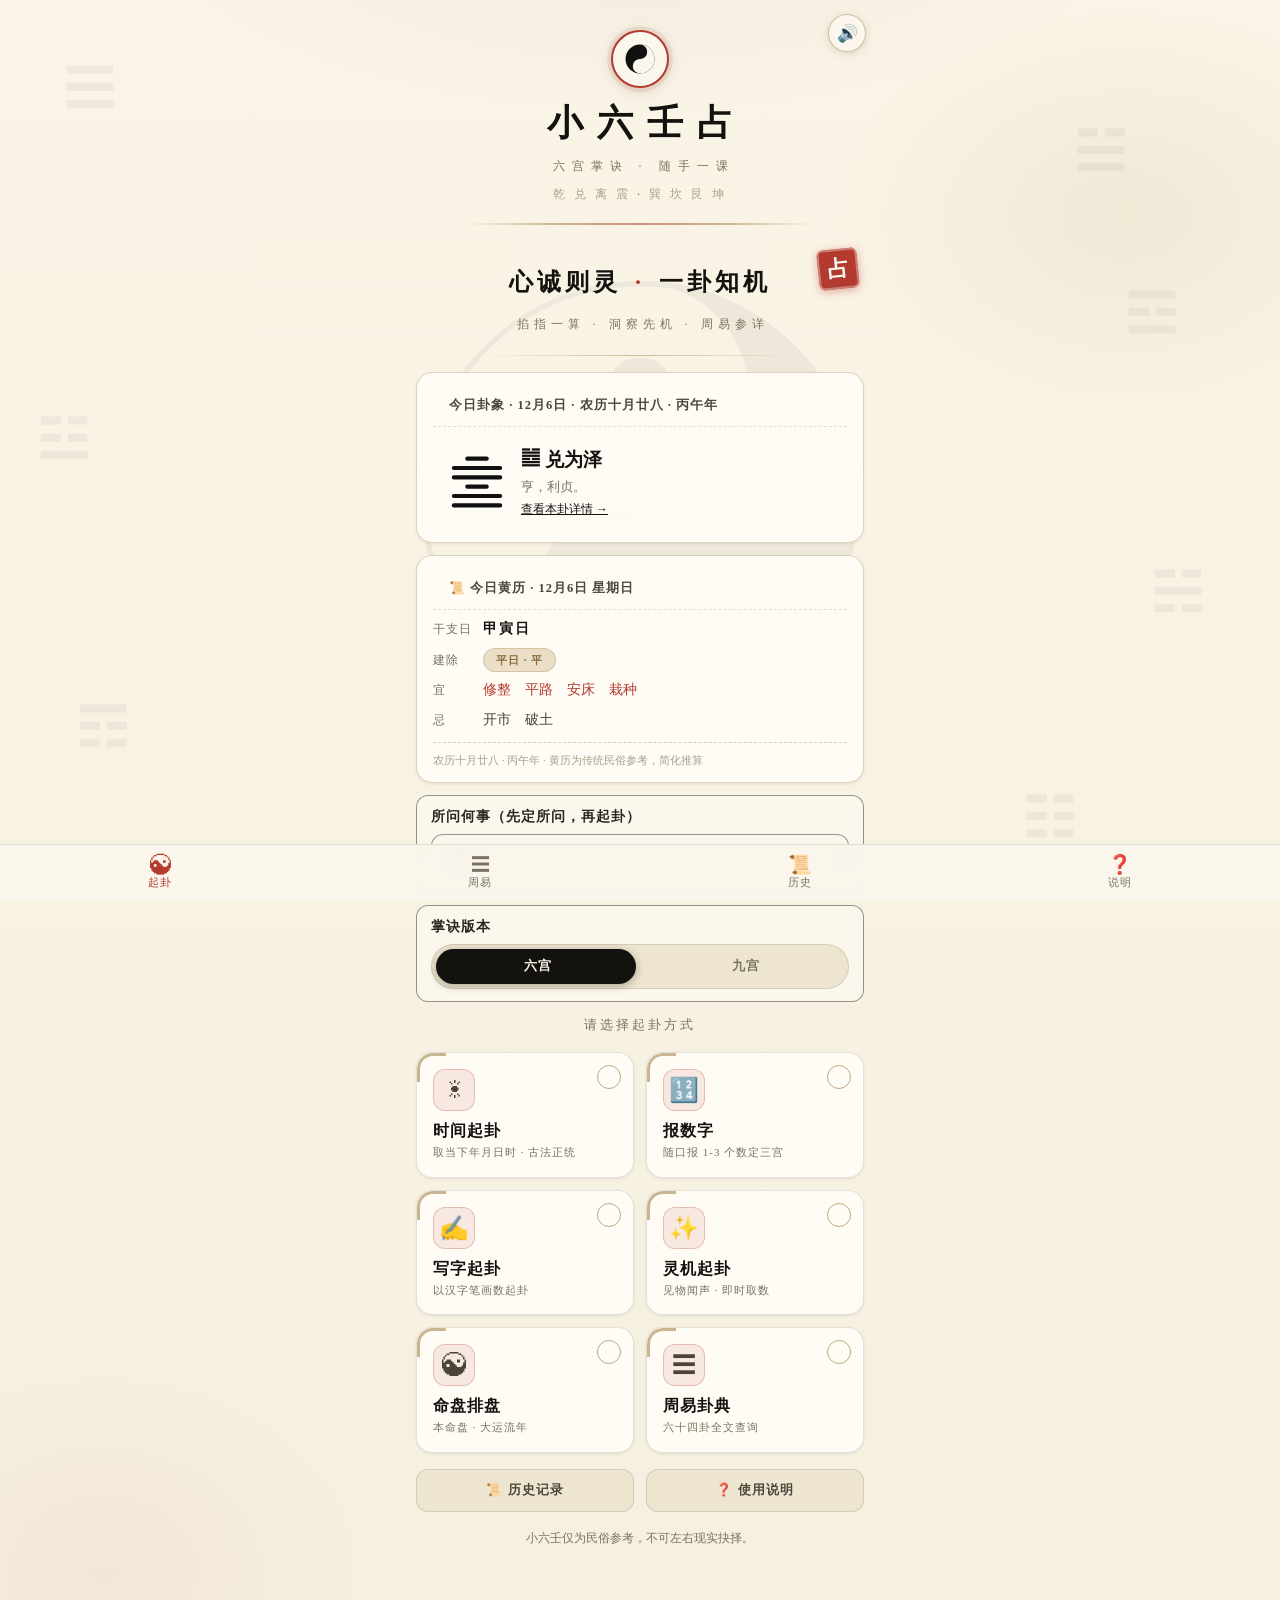
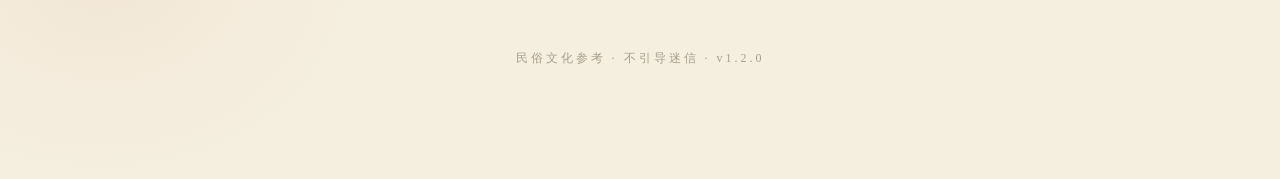
==== commit 1d4fd1e8: "v1.2.0 国潮水墨全面重设计：设计系统（色阶/排版/组件）/首页（Hero+双卡联动+入口网格+底部导航）/起卦（步骤条+掐指进度+落宫大字）/结果页（总断→卦象→关键→黄历→三宫细断）/次级页统" ====
--- a/index.html
+++ b/index.html
@@ -38,12 +38,13 @@
     <!-- 首页：先定所问，再选起卦方式 -->
     <section id="view-home" class="view active">
       <div class="home-hero">
-        <span class="chop">占</span>
+        <span class="chop chop--md">占</span>
         <h2 class="hero-title">心诚则灵 <em>·</em> 一卦知机</h2>
         <p class="hero-sub">掐指一算 · 洞察先机 · 周易参详</p>
-      </div>
-      <div id="daily-gua"></div>
-      <div id="daily-huangli"></div>
+        <hr class="gold-rule hero-rule">
+      </div>
+      <div id="daily-gua" class="daily-duo"></div>
+      <div id="daily-huangli" class="daily-duo"></div>
       <div class="field ask-field">
         <label for="ask-select">所问何事（先定所问，再起卦）</label>
         <select id="ask-select"></select>
@@ -56,7 +57,7 @@
         </div>
       </div>
       <p class="view-tip">请选择起卦方式</p>
-      <div class="method-cards">
+      <div class="method-grid">
         <button class="method-card" data-view="time">
           <span class="mc-icon">☀</span>
           <span class="mc-name">时间起卦</span>
@@ -64,7 +65,7 @@
         </button>
         <button class="method-card" data-view="num">
           <span class="mc-icon">🔢</span>
-          <span class="mc-name">报数字起卦</span>
+          <span class="mc-name">报数字</span>
           <span class="mc-desc">随口报 1-3 个数定三宫</span>
         </button>
         <button class="method-card" data-view="stroke">
@@ -84,14 +85,24 @@
         </button>
         <button class="method-card" data-view="zhouyi">
           <span class="mc-icon">☰</span>
-          <span class="mc-name">周易六十四卦</span>
-          <span class="mc-desc">卦辞爻辞 · 全文查询</span>
-        </button>
-      </div>
-      <button class="btn-history" data-view="history">📜 历史记录</button>
-      <button class="btn-history" data-view="help">❓ 使用说明</button>
+          <span class="mc-name">周易卦典</span>
+          <span class="mc-desc">六十四卦全文查询</span>
+        </button>
+      </div>
+      <div class="link-row">
+        <button class="link-btn" data-view="history">📜 历史记录</button>
+        <button class="link-btn" data-view="help">❓ 使用说明</button>
+      </div>
       <p class="hint center">小六壬仅为民俗参考，不可左右现实抉择。</p>
     </section>
+
+    <!-- 底部导航条 -->
+    <nav class="bottom-nav" id="bottom-nav">
+      <button class="bn-btn active" data-bn="home"><span class="bn-icon">☯</span><span class="bn-label">起卦</span></button>
+      <button class="bn-btn" data-bn="zhouyi"><span class="bn-icon">☰</span><span class="bn-label">周易</span></button>
+      <button class="bn-btn" data-bn="history"><span class="bn-icon">📜</span><span class="bn-label">历史</span></button>
+      <button class="bn-btn" data-bn="help"><span class="bn-icon">❓</span><span class="bn-label">说明</span></button>
+    </nav>
 
     <!-- 时间起卦页 -->
     <section id="view-time" class="view">
@@ -263,7 +274,7 @@
 
   </main>
 
-  <footer class="app-footer">民俗文化参考 · 不引导迷信 · v1.1.5</footer>
+  <footer class="app-footer">民俗文化参考 · 不引导迷信 · v1.2.0</footer>
 
   <div id="update-bar" class="update-bar">发现新版本，点击刷新 ✨</div>
 
--- a/css/style.css
+++ b/css/style.css
@@ -1,21 +1,79 @@
-/* ===== 小六壬占 · 国潮水墨 UI ===== */
+/* ===== 小六壬占 · 国潮水墨设计系统 =====
+   令牌：色阶 / 字号 / 间距 / 圆角 / 阴影 / 动效 */
 :root {
-  --bg: #f3ecdc;            /* 宣纸黄白 */
-  --bg-soft: #e9e0cc;
-  --card: rgba(255, 253, 248, 0.88);
-  --ink: #1c1a16;           /* 墨黑 */
-  --ink-strong: #111;
-  --ink-dim: #6f6755;       /* 灰褐 */
-  --ink-faint: #a79e88;
-  --line: rgba(28, 26, 22, 0.14);
-  --line-strong: rgba(28, 26, 22, 0.5);
-  --paper: #faf6ec;
-  --ji: #111;
-  --xiong: #8a8578;
-  --cinnabar: #b23a2e;      /* 朱砂 */
-  --cinnabar-soft: rgba(178, 58, 46, 0.12);
-  --gold: #a5854e;          /* 淡金 */
-  --gold-soft: rgba(165, 133, 78, 0.18);
+  /* 色阶 */
+  --paper-0: #fbf7ec;   /* 纸·亮 */
+  --paper-1: #f5efdf;   /* 纸·主 */
+  --paper-2: #ede5cf;   /* 纸·暗 */
+  --paper-3: #e3d9bf;   /* 纸·深 */
+
+  --ink-900: #14120e;   /* 墨·最浓 */
+  --ink-700: #2b2620;   /* 墨·浓 */
+  --ink-500: #4a443a;   /* 墨·中 */
+  --ink-300: #7a7261;   /* 墨·淡 */
+  --ink-100: #a89f8b;   /* 墨·极淡 */
+
+  --cinnabar-600: #9c2f24; /* 朱砂·深 */
+  --cinnabar-500: #b23a2e; /* 朱砂·主 */
+  --cinnabar-100: #f3ddd6; /* 朱砂·浅底 */
+
+  --gold-600: #8a6d3f;  /* 金·深 */
+  --gold-500: #a5854e;  /* 金·主 */
+  --gold-100: #eadfc6;  /* 金·浅底 */
+
+  /* 兼容旧变量 */
+  --bg: var(--paper-1);
+  --bg-soft: var(--paper-2);
+  --card: rgba(255, 253, 248, 0.9);
+  --ink: var(--ink-500);
+  --ink-strong: var(--ink-900);
+  --ink-dim: var(--ink-300);
+  --ink-faint: var(--ink-100);
+  --line: rgba(28, 26, 22, 0.12);
+  --line-strong: rgba(28, 26, 22, 0.45);
+  --paper: var(--paper-0);
+  --ji: var(--ink-900);
+  --xiong: var(--ink-300);
+  --cinnabar: var(--cinnabar-500);
+  --cinnabar-soft: rgba(178, 58, 46, 0.1);
+  --gold: var(--gold-500);
+  --gold-soft: rgba(165, 133, 78, 0.14);
+
+  /* 字号阶梯 */
+  --fs-xs: 11px;
+  --fs-sm: 12.5px;
+  --fs-md: 14px;
+  --fs-lg: 16px;
+  --fs-xl: 19px;
+  --fs-2xl: 24px;
+  --fs-hero: 34px;
+
+  /* 间距 */
+  --sp-1: 4px;
+  --sp-2: 8px;
+  --sp-3: 12px;
+  --sp-4: 16px;
+  --sp-5: 24px;
+  --sp-6: 32px;
+
+  /* 圆角 */
+  --r-sm: 8px;
+  --r-md: 12px;
+  --r-lg: 16px;
+  --r-xl: 22px;
+  --r-pill: 999px;
+
+  /* 阴影 */
+  --sh-1: 0 1px 3px rgba(20, 18, 14, 0.08);
+  --sh-2: 0 4px 14px rgba(20, 18, 14, 0.1);
+  --sh-3: 0 10px 30px rgba(20, 18, 14, 0.14);
+
+  /* 动效 */
+  --ease-out: cubic-bezier(0.22, 0.61, 0.36, 1);
+  --ease-inout: cubic-bezier(0.65, 0, 0.35, 1);
+  --dur-fast: 0.15s;
+  --dur-mid: 0.3s;
+  --dur-slow: 0.5s;
 }
 
 * { margin: 0; padding: 0; box-sizing: border-box; -webkit-tap-highlight-color: transparent; }
@@ -1266,3 +1324,747 @@
   letter-spacing: 1px;
 }
 .hl-ji-warn { color: var(--cinnabar); font-weight: 600; }
+
+/* ================================================================
+   设计系统 · 组件规范（国潮水墨）
+   ================================================================ */
+
+/* ---- 排版 ---- */
+.kai { font-family: "Kaiti SC", "STKaiti", "KaiTi", "Noto Serif SC", serif; }
+.text-xs { font-size: var(--fs-xs); }
+.text-sm { font-size: var(--fs-sm); }
+.text-md { font-size: var(--fs-md); }
+.text-lg { font-size: var(--fs-lg); }
+.text-xl { font-size: var(--fs-xl); }
+.text-2xl { font-size: var(--fs-2xl); }
+.text-hero { font-size: var(--fs-hero); letter-spacing: 6px; }
+.ink-900 { color: var(--ink-900); }
+.ink-500 { color: var(--ink-500); }
+.ink-300 { color: var(--ink-300); }
+.cinnabar { color: var(--cinnabar); }
+.gold { color: var(--gold); }
+
+/* ---- 卡片变体 ---- */
+.card {
+  background: var(--card);
+  border: 1px solid var(--line);
+  border-radius: var(--r-lg);
+  box-shadow: var(--sh-1);
+}
+.card--gold {
+  border: 1px solid rgba(165, 133, 78, 0.4);
+  box-shadow: 0 2px 10px rgba(165, 133, 78, 0.08);
+}
+.card--cinnabar {
+  border: 1.5px solid rgba(178, 58, 46, 0.4);
+  box-shadow: 0 2px 10px rgba(178, 58, 46, 0.08);
+}
+
+/* ---- 徽章 ---- */
+.badge {
+  display: inline-block;
+  padding: 2px 10px;
+  font-size: var(--fs-xs);
+  font-weight: 700;
+  letter-spacing: 1px;
+  border-radius: var(--r-pill);
+  line-height: 1.7;
+}
+.badge--ji { color: var(--paper-0); background: var(--cinnabar); }
+.badge--ping { color: var(--ink-500); background: var(--paper-2); border: 1px solid var(--line); }
+.badge--xiong { color: var(--paper-0); background: var(--ink-700); }
+.badge--gold { color: var(--gold-600); background: var(--gold-100); }
+
+/* ---- 印章 ---- */
+.chop {
+  display: inline-flex;
+  align-items: center;
+  justify-content: center;
+  font-family: "Kaiti SC", "STKaiti", serif;
+  font-weight: 700;
+  color: var(--paper-0);
+  background: var(--cinnabar);
+  border-radius: 6px;
+  box-shadow: inset 0 0 0 2px rgba(255, 255, 255, 0.3), 0 2px 8px rgba(178, 58, 46, 0.35);
+}
+.chop--lg { width: 52px; height: 52px; font-size: 26px; }
+.chop--md { width: 40px; height: 40px; font-size: 20px; }
+.chop--sm { width: 30px; height: 30px; font-size: 15px; border-radius: 5px; }
+
+/* ---- 细金分割线 ---- */
+.gold-rule {
+  height: 1px;
+  background: linear-gradient(90deg, transparent, rgba(165, 133, 78, 0.5), transparent);
+  border: none;
+}
+
+/* ---- 列表条目 ---- */
+.list-item {
+  display: flex;
+  align-items: center;
+  gap: var(--sp-3);
+  background: var(--card);
+  border: 1px solid var(--line);
+  border-radius: var(--r-md);
+  padding: var(--sp-3) var(--sp-4);
+  transition: transform var(--dur-fast) var(--ease-out), border-color var(--dur-fast);
+}
+.list-item:active { transform: scale(0.985); border-color: var(--gold); }
+
+/* ---- 按钮（设计系统基类） ---- */
+.btn {
+  display: inline-flex;
+  align-items: center;
+  justify-content: center;
+  gap: 6px;
+  padding: 11px 20px;
+  font-size: var(--fs-md);
+  font-family: inherit;
+  font-weight: 700;
+  letter-spacing: 2px;
+  border: none;
+  border-radius: var(--r-pill);
+  cursor: pointer;
+  transition: transform var(--dur-fast) var(--ease-out), box-shadow var(--dur-fast), opacity var(--dur-fast);
+}
+.btn:active { transform: scale(0.96); }
+.btn--cinnabar {
+  color: var(--paper-0);
+  background: linear-gradient(135deg, var(--cinnabar-600), var(--cinnabar-500));
+  box-shadow: 0 4px 14px rgba(178, 58, 46, 0.35);
+}
+.btn--ink {
+  color: var(--paper-0);
+  background: linear-gradient(135deg, var(--ink-900), var(--ink-700));
+  box-shadow: 0 4px 14px rgba(20, 18, 14, 0.3);
+}
+.btn--ghost {
+  color: var(--ink-500);
+  background: transparent;
+  border: 1px solid var(--line-strong);
+}
+.btn--gold {
+  color: var(--gold-600);
+  background: var(--gold-100);
+  box-shadow: inset 0 0 0 1px rgba(165, 133, 78, 0.35);
+}
+.btn[disabled] { opacity: 0.45; pointer-events: none; }
+
+/* ---- 输入 ---- */
+.field {
+  width: 100%;
+  padding: 12px 14px;
+  font-size: var(--fs-lg);
+  font-family: inherit;
+  color: var(--ink-900);
+  background: var(--paper-0);
+  border: 1px solid var(--line-strong);
+  border-radius: var(--r-md);
+  outline: none;
+  transition: border-color var(--dur-fast), box-shadow var(--dur-fast);
+}
+.field:focus { border-color: var(--cinnabar); box-shadow: 0 0 0 3px var(--cinnabar-soft); }
+
+/* ---- 分段选择器 ---- */
+.seg {
+  display: flex;
+  gap: var(--sp-2);
+  background: var(--paper-2);
+  border-radius: var(--r-pill);
+  padding: 4px;
+}
+.seg button {
+  flex: 1;
+  padding: 9px 10px;
+  font-size: var(--fs-sm);
+  font-family: inherit;
+  font-weight: 700;
+  letter-spacing: 1px;
+  color: var(--ink-300);
+  background: transparent;
+  border: none;
+  border-radius: var(--r-pill);
+  cursor: pointer;
+  transition: all var(--dur-mid) var(--ease-out);
+}
+.seg button.active {
+  color: var(--paper-0);
+  background: var(--ink-900);
+  box-shadow: 0 2px 8px rgba(20, 18, 14, 0.3);
+}
+
+/* ================================================================
+   首页重设计
+   ================================================================ */
+
+/* ---- 入口 2 列网格 ---- */
+.method-grid {
+  display: grid;
+  grid-template-columns: 1fr 1fr;
+  gap: var(--sp-3);
+  margin: var(--sp-4) 0;
+}
+.method-card {
+  display: flex;
+  flex-direction: column;
+  align-items: flex-start;
+  gap: 2px;
+  padding: var(--sp-4);
+  background: var(--card);
+  border: 1px solid var(--line);
+  border-radius: var(--r-lg);
+  box-shadow: var(--sh-1);
+  cursor: pointer;
+  font-family: inherit;
+  text-align: left;
+  position: relative;
+  transition: transform var(--dur-fast) var(--ease-out), border-color var(--dur-fast), box-shadow var(--dur-fast);
+}
+.method-card::after {
+  content: '';
+  position: absolute;
+  right: var(--sp-3);
+  top: var(--sp-3);
+  width: 22px;
+  height: 22px;
+  border-radius: 50%;
+  border: 1px solid var(--gold);
+  color: var(--gold);
+  font-size: 12px;
+  display: flex;
+  align-items: center;
+  justify-content: center;
+  opacity: 0.7;
+}
+.method-card:hover { border-color: var(--gold); box-shadow: var(--sh-2); }
+.method-card:active { transform: scale(0.97); }
+.method-card .mc-icon {
+  font-size: 24px;
+  margin-bottom: var(--sp-2);
+}
+.method-card .mc-name {
+  font-size: var(--fs-lg);
+  font-weight: 800;
+  color: var(--ink-900);
+  letter-spacing: 1px;
+}
+.method-card .mc-desc {
+  font-size: var(--fs-xs);
+  color: var(--ink-300);
+  line-height: 1.5;
+  padding-right: 26px;
+}
+
+/* ---- 底部入口行 ---- */
+.link-row {
+  display: flex;
+  gap: var(--sp-3);
+  margin: var(--sp-2) 0 var(--sp-4);
+}
+.link-btn {
+  flex: 1;
+  padding: var(--sp-3);
+  font-size: var(--fs-sm);
+  font-family: inherit;
+  font-weight: 700;
+  letter-spacing: 1px;
+  color: var(--ink-500);
+  background: var(--paper-2);
+  border: 1px solid var(--line);
+  border-radius: var(--r-md);
+  cursor: pointer;
+  transition: all var(--dur-fast);
+}
+.link-btn:active { transform: scale(0.97); background: var(--gold-100); }
+
+/* ---- 今日双卡联动 ---- */
+.daily-duo .daily-card {
+  background: var(--card);
+  border: 1px solid var(--line);
+  border-radius: var(--r-lg);
+  box-shadow: var(--sh-1);
+  margin-bottom: var(--sp-3);
+  overflow: hidden;
+}
+.daily-duo .daily-head {
+  font-size: var(--fs-sm);
+  font-weight: 700;
+  letter-spacing: 1px;
+  color: var(--ink-500);
+  padding: var(--sp-3) var(--sp-4);
+  border-bottom: 1px dashed var(--line);
+}
+.daily-duo .daily-body {
+  display: flex;
+  align-items: center;
+  gap: var(--sp-4);
+  padding: var(--sp-3) var(--sp-4);
+}
+.daily-duo .daily-info { display: flex; flex-direction: column; gap: var(--sp-1); }
+.daily-duo .daily-name { font-size: var(--fs-xl); font-weight: 800; color: var(--ink-900); }
+.daily-duo .daily-guaci { font-size: var(--fs-sm); color: var(--ink-300); line-height: 1.6; }
+
+/* ---- 底部导航条 ---- */
+.bottom-nav {
+  position: fixed;
+  left: 0;
+  right: 0;
+  bottom: 0;
+  z-index: 60;
+  display: flex;
+  background: rgba(250, 246, 236, 0.95);
+  backdrop-filter: blur(10px);
+  border-top: 1px solid var(--line);
+  padding: 6px 0 calc(6px + env(safe-area-inset-bottom));
+}
+.bn-btn {
+  flex: 1;
+  display: flex;
+  flex-direction: column;
+  align-items: center;
+  gap: 2px;
+  padding: 4px 0;
+  background: none;
+  border: none;
+  font-family: inherit;
+  cursor: pointer;
+  color: var(--ink-300);
+  transition: color var(--dur-fast);
+}
+.bn-btn .bn-icon { font-size: 19px; line-height: 1; }
+.bn-btn .bn-label { font-size: 10.5px; letter-spacing: 1px; }
+.bn-btn.active { color: var(--cinnabar); }
+.bn-btn.active .bn-icon { transform: scale(1.1); }
+body.has-nav .app-main { padding-bottom: 68px; }
+body.has-nav .app-footer { padding-bottom: 64px; }
+
+/* ================================================================
+   全局字体排版体系（书法标题 / 正文衬线 / 数字）
+   ================================================================ */
+body {
+  font-family: "Songti SC", "SimSun", "Noto Serif SC", "PingFang SC", "Microsoft YaHei", serif;
+  font-size: var(--fs-md);
+  color: var(--ink-500);
+  -webkit-font-smoothing: antialiased;
+  text-rendering: optimizeLegibility;
+}
+
+/* 书法标题族 */
+h1, h2, h3, h4,
+.app-title, .view-head h2, .hero-title, .daily-name,
+.mc-name, .gua-hero-name, .gong-name,
+.zhouyi-name, .pan-title, .home-title {
+  font-family: "Kaiti SC", "STKaiti", "KaiTi", "Noto Serif SC", serif;
+}
+
+/* 数字/卦数：衬线数字，竖直对齐 */
+select, input, .num-big, .pan-liunian,
+.gua-line, .gui-num, .step-num {
+  font-variant-numeric: lining-nums tabular-nums;
+}
+
+/* 行高基调 */
+p, li, .gong-detail, .mc-desc, .daily-guaci, .hl-line {
+  line-height: 1.7;
+}
+h1, h2, h3, h4 { line-height: 1.3; }
+
+/* ================================================================
+   掐指区强化（阶段引导 / 进度 / 落宫大字）
+   ================================================================ */
+.palm-steps {
+  display: flex;
+  justify-content: center;
+  gap: var(--sp-2);
+  margin-bottom: var(--sp-2);
+}
+.pstep {
+  min-width: 46px;
+  text-align: center;
+  padding: 3px 10px;
+  font-size: var(--fs-sm);
+  font-weight: 700;
+  letter-spacing: 2px;
+  color: var(--ink-300);
+  background: var(--paper-2);
+  border: 1px solid var(--line);
+  border-radius: var(--r-pill);
+  transition: all var(--dur-mid) var(--ease-out);
+}
+.pstep.active {
+  color: var(--paper-0);
+  background: var(--cinnabar);
+  border-color: var(--cinnabar);
+  box-shadow: 0 2px 8px rgba(178, 58, 46, 0.35);
+}
+.palm-progress {
+  height: 3px;
+  margin: var(--sp-2) auto 0;
+  width: 70%;
+  background: var(--paper-2);
+  border-radius: var(--r-pill);
+  overflow: hidden;
+}
+.palm-progress i {
+  display: block;
+  height: 100%;
+  width: 0;
+  background: linear-gradient(90deg, var(--gold), var(--cinnabar));
+  border-radius: var(--r-pill);
+  transition: width 0.4s var(--ease-out);
+}
+.palm-counter.land {
+  font-size: var(--fs-2xl);
+  font-weight: 800;
+  color: var(--cinnabar);
+  font-family: "Kaiti SC", "STKaiti", "Noto Serif SC", serif;
+  letter-spacing: 3px;
+  animation: landPop 0.45s var(--ease-out);
+}
+@keyframes landPop {
+  0% { transform: scale(0.7); opacity: 0; }
+  60% { transform: scale(1.12); }
+  100% { transform: scale(1); opacity: 1; }
+}
+
+/* ---- 起卦按钮权重 ---- */
+.view .btn-primary {
+  width: 100%;
+  padding: 14px;
+  font-size: var(--fs-lg);
+  letter-spacing: 6px;
+  margin: var(--sp-4) 0 var(--sp-2);
+  background: linear-gradient(135deg, var(--cinnabar-600), var(--cinnabar-500));
+  color: var(--paper-0);
+  border: none;
+  border-radius: var(--r-pill);
+  font-family: "Kaiti SC", "STKaiti", serif;
+  font-weight: 700;
+  cursor: pointer;
+  box-shadow: 0 5px 16px rgba(178, 58, 46, 0.32);
+  transition: transform var(--dur-fast) var(--ease-out), box-shadow var(--dur-fast);
+}
+.view .btn-primary:active { transform: scale(0.97); box-shadow: 0 2px 8px rgba(178, 58, 46, 0.3); }
+
+/* ---- Hero 主视觉 ---- */
+.home-hero {
+  display: flex;
+  flex-direction: column;
+  align-items: center;
+  gap: var(--sp-2);
+  padding: var(--sp-5) 0 var(--sp-4);
+}
+.hero-rule { width: 70%; margin-top: var(--sp-3); }
+
+/* ---- 今日双卡联动 · 吉凶徽章化 ---- */
+.hl-jc {
+  padding: 2px 12px;
+  border-radius: var(--r-pill);
+  font-size: var(--fs-xs);
+  letter-spacing: 1px;
+  border: 1px solid transparent;
+}
+.hl-jc.lv-ji { background: var(--cinnabar-100); color: var(--cinnabar-600); border-color: rgba(178,58,46,0.25); }
+.hl-jc.lv-xiong { background: var(--paper-3); color: var(--ink-700); border-color: var(--line); }
+.hl-jc.lv-ping { background: var(--gold-100); color: var(--gold-600); border-color: rgba(165,133,78,0.3); }
+.hl-daygz { color: var(--ink-900); font-weight: 800; }
+.fest-badge {
+  display: inline-block;
+  margin-left: 6px;
+  padding: 1px 8px;
+  font-size: 10.5px;
+  border-radius: var(--r-pill);
+  color: var(--paper-0);
+  background: var(--cinnabar);
+  vertical-align: middle;
+}
+
+/* ---- 步骤化引导条（①所问 ②版本 ③方式） ---- */
+.step-bar {
+  display: flex;
+  align-items: center;
+  gap: var(--sp-2);
+  margin-bottom: var(--sp-4);
+  font-size: var(--fs-xs);
+  font-weight: 600;
+  letter-spacing: 1px;
+  color: var(--ink-100);
+}
+.step-bar span { white-space: nowrap; transition: color var(--dur-mid); }
+.step-bar span.active { color: var(--cinnabar); font-weight: 800; }
+.step-bar i {
+  flex: 1;
+  height: 1px;
+  background: linear-gradient(90deg, var(--line-strong), var(--line));
+}
+
+/* ---- 输入区与主按钮权重拉开 ---- */
+.view .field {
+  margin-bottom: var(--sp-3);
+}
+.view .field label {
+  display: block;
+  font-family: "Kaiti SC", "STKaiti", "Noto Serif SC", serif;
+  font-size: var(--fs-md);
+  font-weight: 700;
+  letter-spacing: 1px;
+  color: var(--ink-700);
+  margin-bottom: var(--sp-2);
+}
+.view .field .field,
+.view .field select,
+.view .field input[type="text"],
+.view .field input[type="number"] {
+  min-height: 46px;
+  font-size: var(--fs-lg);
+  border: 1px solid var(--line-strong);
+  border-radius: var(--r-md);
+  background: var(--paper-0);
+  color: var(--ink-900);
+  padding: 0 14px;
+  width: 100%;
+  font-family: inherit;
+  outline: none;
+  transition: border-color var(--dur-fast), box-shadow var(--dur-fast);
+}
+.view .field select:focus,
+.view .field input:focus {
+  border-color: var(--cinnabar);
+  box-shadow: 0 0 0 3px var(--cinnabar-soft);
+}
+
+/* ================================================================
+   结果页重设计（信息层级）
+   ================================================================ */
+/* 总断：吉=朱砂底 / 凶=墨底 / 平=金底 */
+.summary-card .ovr { font-size: 21px; padding: 3px 14px; letter-spacing: 2px; font-family: "Kaiti SC", "STKaiti", serif; }
+.summary-card .ovr.ovr-ji { background: var(--cinnabar); border-color: var(--cinnabar); color: var(--paper-0); box-shadow: 0 3px 10px rgba(178,58,46,.3); }
+.summary-card .ovr.ovr-xiong { background: var(--ink-700); border-color: var(--ink-700); color: var(--paper-0); }
+.summary-card .ovr:not(.ovr-ji):not(.ovr-xiong) { background: var(--gold-100); border-color: var(--gold); color: var(--gold-600); }
+
+/* 关键断语标识 */
+.ask-card { position: relative; padding-left: 18px; }
+.ask-card::before {
+  content: '';
+  position: absolute;
+  left: 0;
+  top: 6px;
+  bottom: 6px;
+  width: 4px;
+  border-radius: 4px;
+  background: linear-gradient(180deg, var(--cinnabar), var(--gold));
+}
+.key-tag {
+  display: inline-block;
+  padding: 2px 9px;
+  margin-right: 8px;
+  font-size: var(--fs-xs);
+  font-weight: 800;
+  letter-spacing: 2px;
+  color: var(--paper-0);
+  background: var(--cinnabar);
+  border-radius: var(--r-pill);
+  vertical-align: 2px;
+}
+.ask-card h3 { color: var(--ink-900); }
+
+/* 区块小节标题（宫位详断前） */
+.section-title {
+  display: flex;
+  align-items: center;
+  gap: var(--sp-2);
+  margin: var(--sp-5) 0 var(--sp-3);
+  font-family: "Kaiti SC", "STKaiti", serif;
+  font-size: var(--fs-lg);
+  font-weight: 800;
+  letter-spacing: 2px;
+  color: var(--ink-900);
+}
+.section-title::after {
+  content: '';
+  flex: 1;
+  height: 1px;
+  background: linear-gradient(90deg, var(--line-strong), transparent);
+}
+
+/* ---- 卦象区视觉锚点 ---- */
+.gua-hero {
+  display: flex;
+  align-items: center;
+  gap: var(--sp-4);
+  background: linear-gradient(160deg, var(--paper-0), var(--paper-2));
+  border: 1px solid rgba(165, 133, 78, 0.45);
+  border-radius: var(--r-xl);
+  box-shadow: var(--sh-2);
+  padding: var(--sp-4);
+  margin: var(--sp-4) 0;
+  position: relative;
+  overflow: hidden;
+}
+.gua-hero::after {
+  content: '☯';
+  position: absolute;
+  right: -8px;
+  bottom: -14px;
+  font-size: 64px;
+  color: var(--gold-100);
+  transform: rotate(-15deg);
+}
+.gua-hero-gua svg { filter: drop-shadow(0 3px 6px rgba(20,18,14,.15)); }
+.gua-hero-line1 { display: flex; align-items: center; gap: var(--sp-2); flex-wrap: wrap; }
+.gua-hero-sym { font-size: var(--fs-2xl); color: var(--gold-600); }
+.gua-seal { transform: rotate(-6deg); }
+.gua-hero-name { font-size: var(--fs-xl); font-weight: 800; color: var(--ink-900); letter-spacing: 2px; }
+.gua-hero-duan { font-size: var(--fs-sm); color: var(--ink-300); line-height: 1.8; margin-top: var(--sp-1); }
+
+/* ---- 结果页留白与可扫读 ---- */
+.result-wrap > * { margin-bottom: var(--sp-4); }
+.gong-grid {
+  display: grid;
+  gap: var(--sp-4);
+  grid-template-columns: 1fr;
+}
+.gong-card {
+  padding: var(--sp-4) var(--sp-5);
+  border-radius: var(--r-lg);
+}
+.synth-card, .extra-card, .help-block, .zhouyi-detail-card, .hist-item {
+  padding: var(--sp-4) var(--sp-5);
+  border-radius: var(--r-lg);
+}
+.gong-more summary { cursor: pointer; color: var(--gold-600); font-weight: 700; }
+
+/* ================================================================
+   次级页统一（周易 / 排盘 / 历史 / 帮助）
+   ================================================================ */
+.view-head {
+  display: flex;
+  align-items: center;
+  gap: var(--sp-3);
+  padding: var(--sp-3) 0 var(--sp-2);
+  border-bottom: 1px solid var(--line);
+  margin-bottom: var(--sp-4);
+}
+.view-head h2 {
+  font-size: var(--fs-xl);
+  letter-spacing: 3px;
+  color: var(--ink-900);
+}
+.btn-back {
+  padding: 6px 12px;
+  font-size: var(--fs-sm);
+  font-family: inherit;
+  font-weight: 700;
+  color: var(--ink-500);
+  background: var(--paper-2);
+  border: 1px solid var(--line);
+  border-radius: var(--r-pill);
+  cursor: pointer;
+  transition: all var(--dur-fast);
+}
+.btn-back:active { transform: scale(0.95); color: var(--cinnabar); border-color: var(--cinnabar); }
+
+/* 周易列表卡片化 */
+.zhouyi-list { display: grid; gap: var(--sp-3); }
+.zhouyi-item {
+  display: flex;
+  align-items: center;
+  gap: var(--sp-3);
+  padding: var(--sp-3) var(--sp-4);
+  background: var(--card);
+  border: 1px solid var(--line);
+  border-radius: var(--r-md);
+  cursor: pointer;
+  transition: transform var(--dur-fast), border-color var(--dur-fast);
+}
+.zhouyi-item:active { transform: scale(0.985); border-color: var(--gold); }
+.zhouyi-item .zy-sym { font-size: var(--fs-2xl); color: var(--gold-600); width: 34px; text-align: center; }
+.zhouyi-item .zy-name { font-size: var(--fs-md); font-weight: 700; color: var(--ink-900); flex: 1; }
+.zhouyi-item .zy-guaci { font-size: var(--fs-xs); color: var(--ink-300); }
+.zhouyi-detail-card {
+  border: 1px solid rgba(165, 133, 78, 0.4);
+  border-radius: var(--r-lg);
+}
+
+/* 历史记录 */
+.hist-item {
+  border-radius: var(--r-lg);
+  margin-bottom: var(--sp-3);
+}
+.btn-clear-history {
+  width: 100%;
+  padding: 12px;
+  font-size: var(--fs-sm);
+  font-family: inherit;
+  font-weight: 700;
+  letter-spacing: 2px;
+  color: var(--ink-300);
+  background: transparent;
+  border: 1px dashed var(--line-strong);
+  border-radius: var(--r-md);
+  cursor: pointer;
+  margin-top: var(--sp-2);
+}
+
+/* 排盘表 */
+.paipan-table {
+  width: 100%;
+  border-collapse: collapse;
+  background: var(--card);
+  border-radius: var(--r-md);
+  overflow: hidden;
+  box-shadow: var(--sh-1);
+  margin-bottom: var(--sp-4);
+}
+.paipan-table th {
+  background: linear-gradient(160deg, var(--ink-900), var(--ink-700));
+  color: var(--paper-1);
+  font-weight: 700;
+  letter-spacing: 1px;
+}
+.paipan-table th, .paipan-table td {
+  padding: 10px 8px;
+  font-size: var(--fs-xs);
+  text-align: center;
+  border-bottom: 1px solid var(--line);
+}
+.paipan-table tr:last-child td { border-bottom: none; }
+.pan-title { font-size: var(--fs-lg); margin: var(--sp-4) 0 var(--sp-2); color: var(--ink-900); letter-spacing: 2px; }
+.pan-liunian { font-size: var(--fs-md); color: var(--ink-500); line-height: 1.9; }
+.meta { font-size: var(--fs-xs); color: var(--ink-300); text-align: center; letter-spacing: 1px; margin-bottom: var(--sp-3); }
+
+/* ================================================================
+   动效统一（水墨淡入转场 / 微交互）
+   ================================================================ */
+.view { display: none; }
+.view.active {
+  display: block;
+  animation: viewFade 0.4s var(--ease-out) both;
+}
+@keyframes viewFade {
+  from { opacity: 0; transform: translateY(10px); }
+  to { opacity: 1; transform: translateY(0); }
+}
+
+/* 卡片统一微交互（收敛：仅轻浮起+描金） */
+.method-card, .gong-card, .zhouyi-item, .hist-item, .daily-card, .summary-card {
+  transition: transform var(--dur-fast) var(--ease-out), box-shadow var(--dur-mid) var(--ease-out), border-color var(--dur-fast);
+}
+.method-card:hover, .gong-card:hover, .zhouyi-item:hover { transform: translateY(-2px); box-shadow: var(--sh-2); }
+
+/* 结果区块逐段浮现（水墨渐显） */
+.result-wrap > * { animation: blockIn 0.5s var(--ease-out) both; }
+.result-wrap > *:nth-child(1) { animation-delay: 0.05s; }
+.result-wrap > *:nth-child(2) { animation-delay: 0.12s; }
+.result-wrap > *:nth-child(3) { animation-delay: 0.19s; }
+.result-wrap > *:nth-child(4) { animation-delay: 0.26s; }
+.result-wrap > *:nth-child(5) { animation-delay: 0.33s; }
+.result-wrap > *:nth-child(n+6) { animation-delay: 0.4s; }
+@keyframes blockIn {
+  from { opacity: 0; transform: translateY(14px); }
+  to { opacity: 1; transform: translateY(0); }
+}
+
+/* 声音开关轻反馈 */
+.sound-toggle:active { transform: scale(0.9); }
+.sound-toggle { transition: transform var(--dur-fast); }
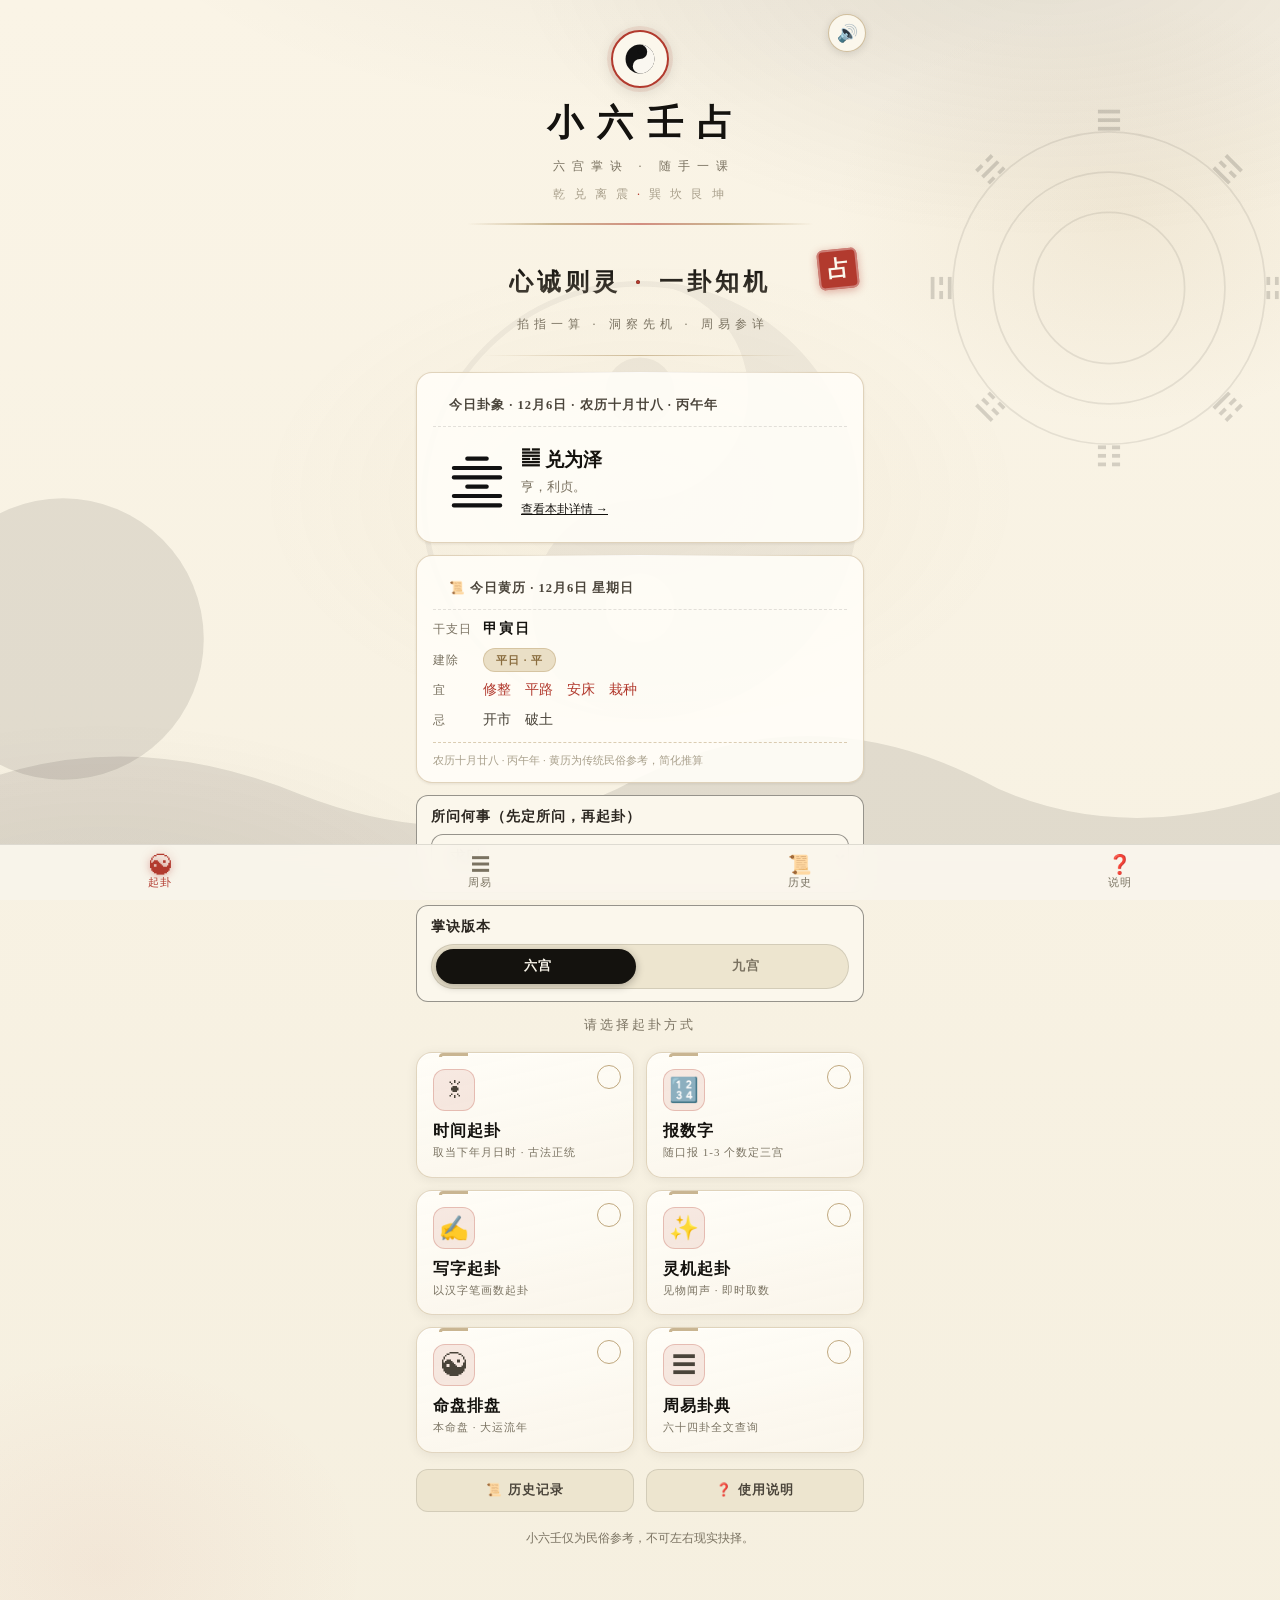
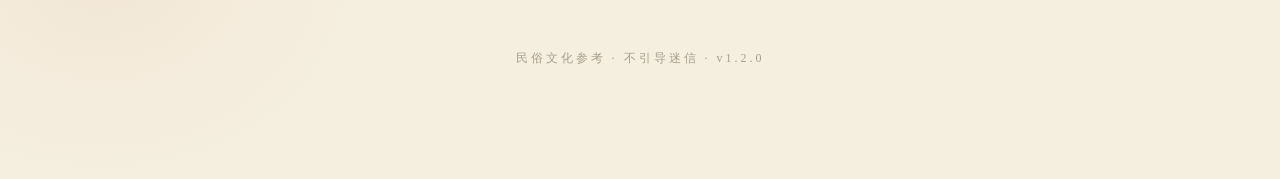
==== commit 76cdc145: "v1.2.1 六宫九宫手掌图修复（干净黑白水墨手图+穴位重标定，去除九宫印字）；背景重做（线画八卦环+淡墨太极+远山+水墨晕染，替代生硬文字八卦）；卡片高级质感（描金边/米白渐变/内光）+ 动画增强（" ====
--- a/index.html
+++ b/index.html
@@ -11,8 +11,39 @@
 </head>
 <body>
   <div class="bg-mystic" aria-hidden="true">
-    <span>☰</span><span>☱</span><span>☲</span><span>☳</span>
-    <span>☵</span><span>☶</span><span>☷</span><span>☴</span>
+    <!-- 淡墨晕染 -->
+    <div class="bg-wash"></div>
+    <!-- 水墨八卦环（线画卦符，缓慢旋转） -->
+    <svg class="bg-bagua-ring" viewBox="0 0 200 200" xmlns="http://www.w3.org/2000/svg">
+      <g fill="none" stroke="currentColor" stroke-width="0.7" opacity="0.55">
+        <circle cx="100" cy="100" r="62"/>
+        <circle cx="100" cy="100" r="46"/>
+        <circle cx="100" cy="100" r="30"/>
+      </g>
+      <g fill="currentColor">
+        <!-- 8 卦：以圆心放射，每卦三爻（实线/断线） -->
+        <g transform="rotate(0 100 100)"><g transform="translate(100 30)"><line x1="-4.4" y1="0" x2="4.4" y2="0" stroke="currentColor" stroke-width="1.5"/><line x1="-4.4" y1="3.4" x2="4.4" y2="3.4" stroke="currentColor" stroke-width="1.5"/><line x1="-4.4" y1="6.8" x2="4.4" y2="6.8" stroke="currentColor" stroke-width="1.5"/></g></g>
+        <g transform="rotate(45 100 100)"><g transform="translate(100 30)"><line x1="-4.4" y1="0" x2="4.4" y2="0" stroke="currentColor" stroke-width="1.5"/><line x1="-4.4" y1="3.4" x2="-1.2" y2="3.4" stroke="currentColor" stroke-width="1.5"/><line x1="1.2" y1="3.4" x2="4.4" y2="3.4" stroke="currentColor" stroke-width="1.5"/><line x1="-4.4" y1="6.8" x2="4.4" y2="6.8" stroke="currentColor" stroke-width="1.5"/></g></g>
+        <g transform="rotate(90 100 100)"><g transform="translate(100 30)"><line x1="-4.4" y1="0" x2="4.4" y2="0" stroke="currentColor" stroke-width="1.5"/><line x1="-4.4" y1="3.4" x2="-1.2" y2="3.4" stroke="currentColor" stroke-width="1.5"/><line x1="1.2" y1="3.4" x2="4.4" y2="3.4" stroke="currentColor" stroke-width="1.5"/><line x1="-4.4" y1="6.8" x2="-1.2" y2="6.8" stroke="currentColor" stroke-width="1.5"/><line x1="1.2" y1="6.8" x2="4.4" y2="6.8" stroke="currentColor" stroke-width="1.5"/></g></g>
+        <g transform="rotate(135 100 100)"><g transform="translate(100 30)"><line x1="-4.4" y1="0" x2="-1.2" y2="0" stroke="currentColor" stroke-width="1.5"/><line x1="1.2" y1="0" x2="4.4" y2="0" stroke="currentColor" stroke-width="1.5"/><line x1="-4.4" y1="3.4" x2="-1.2" y2="3.4" stroke="currentColor" stroke-width="1.5"/><line x1="1.2" y1="3.4" x2="4.4" y2="3.4" stroke="currentColor" stroke-width="1.5"/><line x1="-4.4" y1="6.8" x2="4.4" y2="6.8" stroke="currentColor" stroke-width="1.5"/></g></g>
+        <g transform="rotate(180 100 100)"><g transform="translate(100 30)"><line x1="-4.4" y1="0" x2="-1.2" y2="0" stroke="currentColor" stroke-width="1.5"/><line x1="1.2" y1="0" x2="4.4" y2="0" stroke="currentColor" stroke-width="1.5"/><line x1="-4.4" y1="3.4" x2="-1.2" y2="3.4" stroke="currentColor" stroke-width="1.5"/><line x1="1.2" y1="3.4" x2="4.4" y2="3.4" stroke="currentColor" stroke-width="1.5"/><line x1="-4.4" y1="6.8" x2="-1.2" y2="6.8" stroke="currentColor" stroke-width="1.5"/><line x1="1.2" y1="6.8" x2="4.4" y2="6.8" stroke="currentColor" stroke-width="1.5"/></g></g>
+        <g transform="rotate(225 100 100)"><g transform="translate(100 30)"><line x1="-4.4" y1="0" x2="4.4" y2="0" stroke="currentColor" stroke-width="1.5"/><line x1="-4.4" y1="3.4" x2="-1.2" y2="3.4" stroke="currentColor" stroke-width="1.5"/><line x1="1.2" y1="3.4" x2="4.4" y2="3.4" stroke="currentColor" stroke-width="1.5"/><line x1="-4.4" y1="6.8" x2="-1.2" y2="6.8" stroke="currentColor" stroke-width="1.5"/><line x1="1.2" y1="6.8" x2="4.4" y2="6.8" stroke="currentColor" stroke-width="1.5"/></g></g>
+        <g transform="rotate(270 100 100)"><g transform="translate(100 30)"><line x1="-4.4" y1="0" x2="4.4" y2="0" stroke="currentColor" stroke-width="1.5"/><line x1="-4.4" y1="3.4" x2="-1.2" y2="3.4" stroke="currentColor" stroke-width="1.5"/><line x1="1.2" y1="3.4" x2="4.4" y2="3.4" stroke="currentColor" stroke-width="1.5"/><line x1="-4.4" y1="6.8" x2="4.4" y2="6.8" stroke="currentColor" stroke-width="1.5"/></g></g>
+        <g transform="rotate(315 100 100)"><g transform="translate(100 30)"><line x1="-4.4" y1="0" x2="-1.2" y2="0" stroke="currentColor" stroke-width="1.5"/><line x1="1.2" y1="0" x2="4.4" y2="0" stroke="currentColor" stroke-width="1.5"/><line x1="-4.4" y1="3.4" x2="4.4" y2="3.4" stroke="currentColor" stroke-width="1.5"/><line x1="-4.4" y1="6.8" x2="-1.2" y2="6.8" stroke="currentColor" stroke-width="1.5"/><line x1="1.2" y1="6.8" x2="4.4" y2="6.8" stroke="currentColor" stroke-width="1.5"/></g></g>
+      </g>
+    </svg>
+    <!-- 淡墨太极（缓慢旋转） -->
+    <svg class="bg-taiji" viewBox="0 0 100 100" xmlns="http://www.w3.org/2000/svg">
+      <circle cx="50" cy="50" r="46" fill="currentColor"/>
+      <path d="M50 4 a46 46 0 0 1 0 92 a23 23 0 0 1 0 -46 a23 23 0 0 0 0 -46z" fill="none"/>
+      <path d="M50 50 a23 23 0 0 1 0 46" fill="currentColor" opacity="0"/>
+      <circle cx="50" cy="27" r="7" fill="currentColor"/>
+      <circle cx="50" cy="73" r="7" fill="none" stroke="currentColor" stroke-width="5"/>
+    </svg>
+    <!-- 远山淡墨剪影 -->
+    <svg class="bg-mountain" viewBox="0 0 1440 200" preserveAspectRatio="none" xmlns="http://www.w3.org/2000/svg">
+      <path d="M0 200 L0 120 Q180 40 380 110 Q560 170 720 95 Q900 20 1080 105 Q1240 165 1440 80 L1440 200 Z" fill="currentColor"/>
+    </svg>
     <i class="m-star s1"></i><i class="m-star s2"></i><i class="m-star s3"></i>
     <i class="m-star s4"></i><i class="m-star s5"></i><i class="m-star s6"></i>
   </div>
--- a/css/style.css
+++ b/css/style.css
@@ -1157,31 +1157,60 @@
   pointer-events: none;
   overflow: hidden;
   z-index: 0;
-}
-.bg-mystic span {
+  color: var(--ink-900);
+}
+
+/* 淡墨晕染（纸感 + 水墨弥散） */
+.bg-wash {
   position: absolute;
-  font-size: 52px;
-  line-height: 1;
-  color: var(--ink);
-  opacity: 0.055;
-  animation: mysticDrift linear infinite;
+  inset: 0;
+  background:
+    radial-gradient(ellipse 60% 45% at 82% -5%, rgba(43, 38, 32, 0.10), transparent 70%),
+    radial-gradient(ellipse 50% 40% at 8% 108%, rgba(43, 38, 32, 0.08), transparent 70%),
+    radial-gradient(ellipse 40% 35% at 50% 55%, rgba(165, 133, 78, 0.05), transparent 75%);
+}
+
+/* 水墨八卦环：细线圆环 + 线画卦符，缓慢旋转 */
+.bg-bagua-ring {
+  position: absolute;
+  width: 56vh;
+  height: 56vh;
+  right: -9vh;
+  top: 4vh;
+  opacity: 0.16;
+  animation: ringSpin 150s linear infinite;
   will-change: transform;
 }
-.bg-mystic span:nth-child(1) { top: 7%;  left: 5%;  animation-duration: 27s; animation-delay: -3s; }
-.bg-mystic span:nth-child(2) { top: 14%; left: 84%; animation-duration: 31s; animation-delay: -9s; }
-.bg-mystic span:nth-child(3) { top: 32%; left: 88%; animation-duration: 24s; animation-delay: -14s; }
-.bg-mystic span:nth-child(4) { top: 46%; left: 3%;  animation-duration: 34s; animation-delay: -6s; }
-.bg-mystic span:nth-child(5) { top: 63%; left: 90%; animation-duration: 29s; animation-delay: -18s; }
-.bg-mystic span:nth-child(6) { top: 78%; left: 6%;  animation-duration: 26s; animation-delay: -11s; }
-.bg-mystic span:nth-child(7) { top: 88%; left: 80%; animation-duration: 33s; animation-delay: -2s; }
-.bg-mystic span:nth-child(8) { top: 55%; left: 46%; animation-duration: 22s; animation-delay: -7s; }
-
-@keyframes mysticDrift {
-  0%   { transform: translate(0, 0) rotate(0deg); }
-  25%  { transform: translate(26px, -34px) rotate(90deg); }
-  50%  { transform: translate(-18px, -60px) rotate(180deg); }
-  75%  { transform: translate(30px, -20px) rotate(270deg); }
-  100% { transform: translate(0, 0) rotate(360deg); }
+@keyframes ringSpin { to { transform: rotate(360deg); } }
+
+/* 淡墨太极：缓慢旋转 */
+.bg-taiji {
+  position: absolute;
+  width: 34vh;
+  height: 34vh;
+  left: -10vh;
+  bottom: 12vh;
+  opacity: 0.10;
+  animation: taijiSpin 100s linear infinite;
+  will-change: transform;
+}
+@keyframes taijiSpin { from { transform: rotate(0deg); } to { transform: rotate(-360deg); } }
+
+/* 远山淡墨：缓慢漂移 */
+.bg-mountain {
+  position: absolute;
+  left: -6%;
+  right: -6%;
+  bottom: 0;
+  width: 112%;
+  height: 26vh;
+  opacity: 0.10;
+  animation: mountDrift 55s ease-in-out infinite alternate;
+  will-change: transform;
+}
+@keyframes mountDrift {
+  from { transform: translateX(-1.2%); }
+  to   { transform: translateX(1.2%); }
 }
 
 /* 星点闪烁 */
@@ -2068,3 +2097,87 @@
 /* 声音开关轻反馈 */
 .sound-toggle:active { transform: scale(0.9); }
 .sound-toggle { transition: transform var(--dur-fast); }
+
+/* ================================================================
+   高级质感 + 动画增强（v1.2.1）
+   ================================================================ */
+
+/* ---- 卡片高级质感：米白渐变 + 描金边 + 内光 ---- */
+.method-card, .daily-card, .gong-card, .summary-card, .ask-card, .zhouyi-item,
+.hist-item, .extra-card, .help-block, .gua-hero {
+  background: linear-gradient(168deg, rgba(255, 253, 248, 0.96), rgba(250, 246, 236, 0.92));
+  border: 1px solid rgba(165, 133, 78, 0.32);
+  box-shadow:
+    0 1px 0 rgba(255, 255, 255, 0.7) inset,
+    0 2px 12px rgba(20, 18, 14, 0.07);
+}
+.method-card::before, .daily-card::before, .gong-card::before, .summary-card::before {
+  content: '';
+  position: absolute;
+  top: 0; left: 10%; right: 10%;
+  height: 1px;
+  background: linear-gradient(90deg, transparent, rgba(255, 255, 255, 0.9), transparent);
+}
+.method-card { position: relative; }
+
+/* ---- 星点：金色微光 ---- */
+.m-star { background: var(--gold); box-shadow: 0 0 6px rgba(165, 133, 78, 0.8); }
+
+/* ---- 入口卡 staggered 入场 ---- */
+.method-grid .method-card { animation: cardIn 0.55s var(--ease-out) both; }
+.method-grid .method-card:nth-child(1) { animation-delay: 0.05s; }
+.method-grid .method-card:nth-child(2) { animation-delay: 0.12s; }
+.method-grid .method-card:nth-child(3) { animation-delay: 0.19s; }
+.method-grid .method-card:nth-child(4) { animation-delay: 0.26s; }
+.method-grid .method-card:nth-child(5) { animation-delay: 0.33s; }
+.method-grid .method-card:nth-child(6) { animation-delay: 0.40s; }
+@keyframes cardIn {
+  from { opacity: 0; transform: translateY(16px) scale(0.97); }
+  to   { opacity: 1; transform: translateY(0) scale(1); }
+}
+
+/* ---- 今日卦卡：卦画呼吸 ---- */
+.daily-duo .daily-body svg { animation: guaBreathe 4s ease-in-out infinite; }
+@keyframes guaBreathe {
+  0%, 100% { opacity: 1; }
+  50% { opacity: 0.75; }
+}
+
+/* ---- 卦象大卡：卦画 pulse ---- */
+.gua-hero-gua svg { animation: guaPulse 3.2s ease-in-out infinite; }
+@keyframes guaPulse {
+  0%, 100% { transform: scale(1); filter: drop-shadow(0 3px 6px rgba(20,18,14,.15)); }
+  50% { transform: scale(1.04); filter: drop-shadow(0 6px 14px rgba(165,133,78,.4)); }
+}
+
+/* ---- 主按钮：朱砂光晕呼吸 ---- */
+.btn-primary, .btn--cinnabar { animation: btnGlow 3.4s ease-in-out infinite; }
+@keyframes btnGlow {
+  0%, 100% { box-shadow: 0 5px 16px rgba(178, 58, 46, 0.32); }
+  50% { box-shadow: 0 5px 24px rgba(178, 58, 46, 0.55); }
+}
+
+/* ---- 底部导航激活态：微光 ---- */
+.bn-btn.active .bn-icon { text-shadow: 0 0 8px rgba(178, 58, 46, 0.5); }
+
+/* ---- 掐指时整页轻微聚焦（神秘感） ---- */
+.palm-wrap.run ~ .palm-progress i,
+.palm-wrap.run { transition: transform 0.3s; }
+.bg-bagua-ring { transition: opacity 0.6s; }
+.palm-wrap.run ~ * .bg-bagua-ring,
+body:has(.palm-wrap.run) .bg-bagua-ring { opacity: 0.3; }
+
+/* ---- 标题处加水墨分隔 ---- */
+.home-hero .hero-title {
+  background: linear-gradient(180deg, var(--ink-900), var(--ink-500));
+  -webkit-background-clip: text;
+  background-clip: text;
+  -webkit-text-fill-color: transparent;
+  font-weight: 900;
+}
+
+/* 修复渐变标题内分隔符继承透明 */
+.home-hero .hero-title em {
+  -webkit-text-fill-color: var(--cinnabar);
+  background: none;
+}
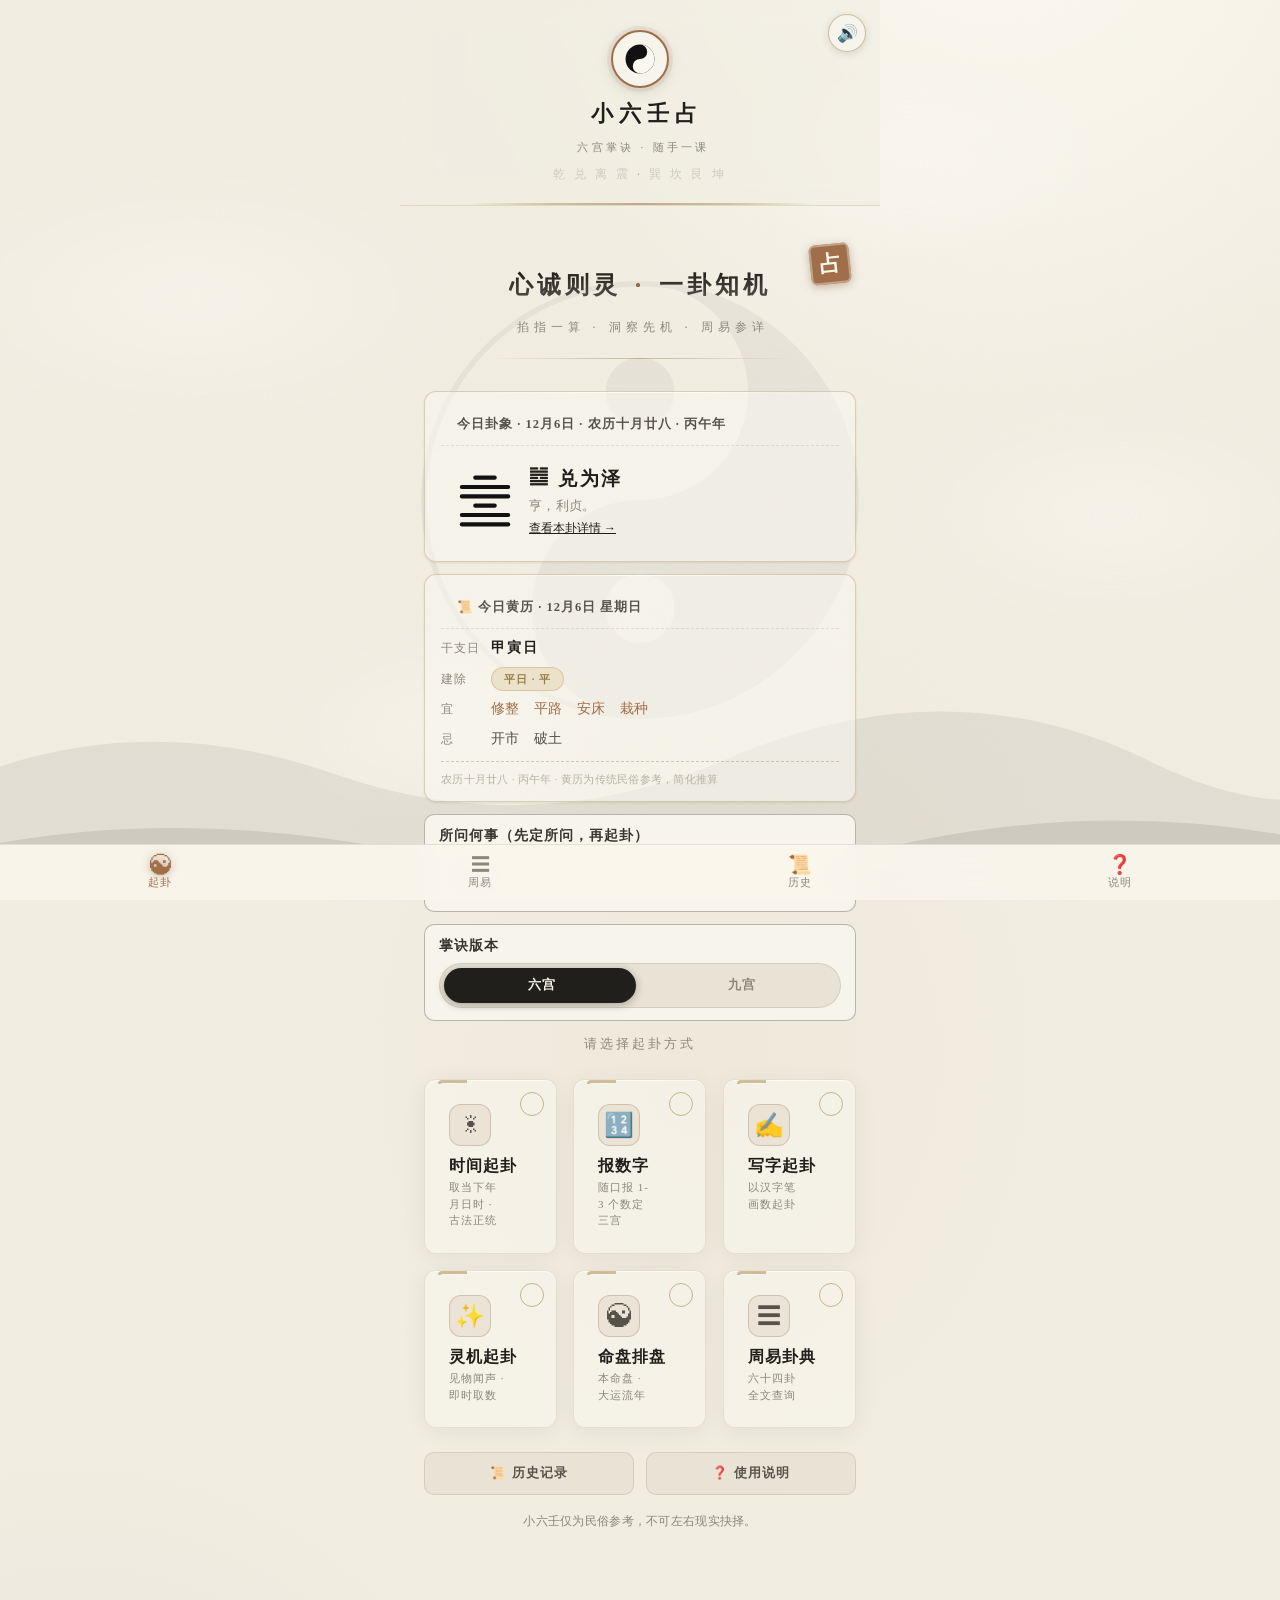
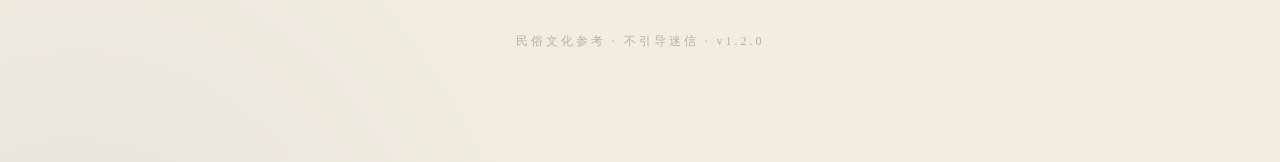
==== commit 029f9bc9: "v1.2.2 Awwwards 新中式极简重构：哑光宣纸底+纸纹噪点+柔和漫射光；赭石/青灰/墨黑低饱和配色（朱砂退场）；云雾粒子漂移+双远山层次；磨砂半透明卡片；纤细排版+大量留白；圆角收窄利落；桌" ====
--- a/index.html
+++ b/index.html
@@ -11,38 +11,19 @@
 </head>
 <body>
   <div class="bg-mystic" aria-hidden="true">
-    <!-- 淡墨晕染 -->
+    <!-- 哑光宣纸底 + 柔和漫射光 -->
     <div class="bg-wash"></div>
-    <!-- 水墨八卦环（线画卦符，缓慢旋转） -->
-    <svg class="bg-bagua-ring" viewBox="0 0 200 200" xmlns="http://www.w3.org/2000/svg">
-      <g fill="none" stroke="currentColor" stroke-width="0.7" opacity="0.55">
-        <circle cx="100" cy="100" r="62"/>
-        <circle cx="100" cy="100" r="46"/>
-        <circle cx="100" cy="100" r="30"/>
-      </g>
-      <g fill="currentColor">
-        <!-- 8 卦：以圆心放射，每卦三爻（实线/断线） -->
-        <g transform="rotate(0 100 100)"><g transform="translate(100 30)"><line x1="-4.4" y1="0" x2="4.4" y2="0" stroke="currentColor" stroke-width="1.5"/><line x1="-4.4" y1="3.4" x2="4.4" y2="3.4" stroke="currentColor" stroke-width="1.5"/><line x1="-4.4" y1="6.8" x2="4.4" y2="6.8" stroke="currentColor" stroke-width="1.5"/></g></g>
-        <g transform="rotate(45 100 100)"><g transform="translate(100 30)"><line x1="-4.4" y1="0" x2="4.4" y2="0" stroke="currentColor" stroke-width="1.5"/><line x1="-4.4" y1="3.4" x2="-1.2" y2="3.4" stroke="currentColor" stroke-width="1.5"/><line x1="1.2" y1="3.4" x2="4.4" y2="3.4" stroke="currentColor" stroke-width="1.5"/><line x1="-4.4" y1="6.8" x2="4.4" y2="6.8" stroke="currentColor" stroke-width="1.5"/></g></g>
-        <g transform="rotate(90 100 100)"><g transform="translate(100 30)"><line x1="-4.4" y1="0" x2="4.4" y2="0" stroke="currentColor" stroke-width="1.5"/><line x1="-4.4" y1="3.4" x2="-1.2" y2="3.4" stroke="currentColor" stroke-width="1.5"/><line x1="1.2" y1="3.4" x2="4.4" y2="3.4" stroke="currentColor" stroke-width="1.5"/><line x1="-4.4" y1="6.8" x2="-1.2" y2="6.8" stroke="currentColor" stroke-width="1.5"/><line x1="1.2" y1="6.8" x2="4.4" y2="6.8" stroke="currentColor" stroke-width="1.5"/></g></g>
-        <g transform="rotate(135 100 100)"><g transform="translate(100 30)"><line x1="-4.4" y1="0" x2="-1.2" y2="0" stroke="currentColor" stroke-width="1.5"/><line x1="1.2" y1="0" x2="4.4" y2="0" stroke="currentColor" stroke-width="1.5"/><line x1="-4.4" y1="3.4" x2="-1.2" y2="3.4" stroke="currentColor" stroke-width="1.5"/><line x1="1.2" y1="3.4" x2="4.4" y2="3.4" stroke="currentColor" stroke-width="1.5"/><line x1="-4.4" y1="6.8" x2="4.4" y2="6.8" stroke="currentColor" stroke-width="1.5"/></g></g>
-        <g transform="rotate(180 100 100)"><g transform="translate(100 30)"><line x1="-4.4" y1="0" x2="-1.2" y2="0" stroke="currentColor" stroke-width="1.5"/><line x1="1.2" y1="0" x2="4.4" y2="0" stroke="currentColor" stroke-width="1.5"/><line x1="-4.4" y1="3.4" x2="-1.2" y2="3.4" stroke="currentColor" stroke-width="1.5"/><line x1="1.2" y1="3.4" x2="4.4" y2="3.4" stroke="currentColor" stroke-width="1.5"/><line x1="-4.4" y1="6.8" x2="-1.2" y2="6.8" stroke="currentColor" stroke-width="1.5"/><line x1="1.2" y1="6.8" x2="4.4" y2="6.8" stroke="currentColor" stroke-width="1.5"/></g></g>
-        <g transform="rotate(225 100 100)"><g transform="translate(100 30)"><line x1="-4.4" y1="0" x2="4.4" y2="0" stroke="currentColor" stroke-width="1.5"/><line x1="-4.4" y1="3.4" x2="-1.2" y2="3.4" stroke="currentColor" stroke-width="1.5"/><line x1="1.2" y1="3.4" x2="4.4" y2="3.4" stroke="currentColor" stroke-width="1.5"/><line x1="-4.4" y1="6.8" x2="-1.2" y2="6.8" stroke="currentColor" stroke-width="1.5"/><line x1="1.2" y1="6.8" x2="4.4" y2="6.8" stroke="currentColor" stroke-width="1.5"/></g></g>
-        <g transform="rotate(270 100 100)"><g transform="translate(100 30)"><line x1="-4.4" y1="0" x2="4.4" y2="0" stroke="currentColor" stroke-width="1.5"/><line x1="-4.4" y1="3.4" x2="-1.2" y2="3.4" stroke="currentColor" stroke-width="1.5"/><line x1="1.2" y1="3.4" x2="4.4" y2="3.4" stroke="currentColor" stroke-width="1.5"/><line x1="-4.4" y1="6.8" x2="4.4" y2="6.8" stroke="currentColor" stroke-width="1.5"/></g></g>
-        <g transform="rotate(315 100 100)"><g transform="translate(100 30)"><line x1="-4.4" y1="0" x2="-1.2" y2="0" stroke="currentColor" stroke-width="1.5"/><line x1="1.2" y1="0" x2="4.4" y2="0" stroke="currentColor" stroke-width="1.5"/><line x1="-4.4" y1="3.4" x2="4.4" y2="3.4" stroke="currentColor" stroke-width="1.5"/><line x1="-4.4" y1="6.8" x2="-1.2" y2="6.8" stroke="currentColor" stroke-width="1.5"/><line x1="1.2" y1="6.8" x2="4.4" y2="6.8" stroke="currentColor" stroke-width="1.5"/></g></g>
-      </g>
+    <!-- 云雾粒子（淡雾团缓慢漂移） -->
+    <div class="bg-mist m1"></div>
+    <div class="bg-mist m2"></div>
+    <div class="bg-mist m3"></div>
+    <div class="bg-mist m4"></div>
+    <!-- 远山淡墨层次 -->
+    <svg class="bg-mountain far" viewBox="0 0 1440 240" preserveAspectRatio="none" xmlns="http://www.w3.org/2000/svg">
+      <path d="M0 240 L0 150 Q200 60 420 130 Q620 190 820 110 Q1040 30 1240 120 Q1360 170 1440 140 L1440 240 Z" fill="currentColor"/>
     </svg>
-    <!-- 淡墨太极（缓慢旋转） -->
-    <svg class="bg-taiji" viewBox="0 0 100 100" xmlns="http://www.w3.org/2000/svg">
-      <circle cx="50" cy="50" r="46" fill="currentColor"/>
-      <path d="M50 4 a46 46 0 0 1 0 92 a23 23 0 0 1 0 -46 a23 23 0 0 0 0 -46z" fill="none"/>
-      <path d="M50 50 a23 23 0 0 1 0 46" fill="currentColor" opacity="0"/>
-      <circle cx="50" cy="27" r="7" fill="currentColor"/>
-      <circle cx="50" cy="73" r="7" fill="none" stroke="currentColor" stroke-width="5"/>
-    </svg>
-    <!-- 远山淡墨剪影 -->
-    <svg class="bg-mountain" viewBox="0 0 1440 200" preserveAspectRatio="none" xmlns="http://www.w3.org/2000/svg">
-      <path d="M0 200 L0 120 Q180 40 380 110 Q560 170 720 95 Q900 20 1080 105 Q1240 165 1440 80 L1440 200 Z" fill="currentColor"/>
+    <svg class="bg-mountain near" viewBox="0 0 1440 200" preserveAspectRatio="none" xmlns="http://www.w3.org/2000/svg">
+      <path d="M0 200 L0 160 Q220 100 480 150 Q760 195 1000 140 Q1220 95 1440 150 L1440 200 Z" fill="currentColor"/>
     </svg>
     <i class="m-star s1"></i><i class="m-star s2"></i><i class="m-star s3"></i>
     <i class="m-star s4"></i><i class="m-star s5"></i><i class="m-star s6"></i>
--- a/css/style.css
+++ b/css/style.css
@@ -1,43 +1,46 @@
 /* ===== 小六壬占 · 国潮水墨设计系统 =====
    令牌：色阶 / 字号 / 间距 / 圆角 / 阴影 / 动效 */
 :root {
-  /* 色阶 */
-  --paper-0: #fbf7ec;   /* 纸·亮 */
-  --paper-1: #f5efdf;   /* 纸·主 */
-  --paper-2: #ede5cf;   /* 纸·暗 */
-  --paper-3: #e3d9bf;   /* 纸·深 */
-
-  --ink-900: #14120e;   /* 墨·最浓 */
-  --ink-700: #2b2620;   /* 墨·浓 */
-  --ink-500: #4a443a;   /* 墨·中 */
-  --ink-300: #7a7261;   /* 墨·淡 */
-  --ink-100: #a89f8b;   /* 墨·极淡 */
-
-  --cinnabar-600: #9c2f24; /* 朱砂·深 */
-  --cinnabar-500: #b23a2e; /* 朱砂·主 */
-  --cinnabar-100: #f3ddd6; /* 朱砂·浅底 */
-
-  --gold-600: #8a6d3f;  /* 金·深 */
-  --gold-500: #a5854e;  /* 金·主 */
-  --gold-100: #eadfc6;  /* 金·浅底 */
+  /* ── 色阶 · 哑光宣纸 + 赭石 / 青灰 / 墨黑 ── */
+  --paper-0: #f7f4ec;   /* 宣纸·亮（哑光） */
+  --paper-1: #f1ede1;   /* 宣纸·主 */
+  --paper-2: #e8e3d4;   /* 宣纸·暗 */
+  --paper-3: #ddd7c6;   /* 宣纸·深 */
+
+  --ink-900: #211f1c;   /* 墨黑 */
+  --ink-700: #37352f;   /* 墨·浓 */
+  --ink-500: #55524a;   /* 墨·中 */
+  --ink-300: #8b877a;   /* 墨·淡 */
+  --ink-100: #b6b2a4;   /* 墨·极淡 */
+
+  --cinnabar-600: #8a5b39; /* 赭石·深 */
+  --cinnabar-500: #a06e48; /* 赭石·主 */
+  --cinnabar-100: #efe1d2; /* 赭石·浅底 */
+
+  --gold-600: #98804c;  /* 细金·深 */
+  --gold-500: #b39a63;  /* 细金·主 */
+  --gold-100: #ece2c9;  /* 细金·浅底 */
+
+  --qingshi: #7d8b97;       /* 青灰 */
+  --qingshi-soft: #e2e6e7;  /* 青灰·浅底 */
 
   /* 兼容旧变量 */
   --bg: var(--paper-1);
   --bg-soft: var(--paper-2);
-  --card: rgba(255, 253, 248, 0.9);
+  --card: rgba(250, 247, 240, 0.55);
   --ink: var(--ink-500);
   --ink-strong: var(--ink-900);
   --ink-dim: var(--ink-300);
   --ink-faint: var(--ink-100);
-  --line: rgba(28, 26, 22, 0.12);
-  --line-strong: rgba(28, 26, 22, 0.45);
+  --line: rgba(33, 31, 28, 0.10);
+  --line-strong: rgba(33, 31, 28, 0.30);
   --paper: var(--paper-0);
   --ji: var(--ink-900);
   --xiong: var(--ink-300);
   --cinnabar: var(--cinnabar-500);
-  --cinnabar-soft: rgba(178, 58, 46, 0.1);
+  --cinnabar-soft: rgba(160, 110, 72, 0.10);
   --gold: var(--gold-500);
-  --gold-soft: rgba(165, 133, 78, 0.14);
+  --gold-soft: rgba(179, 154, 99, 0.14);
 
   /* 字号阶梯 */
   --fs-xs: 11px;
@@ -57,10 +60,10 @@
   --sp-6: 32px;
 
   /* 圆角 */
-  --r-sm: 8px;
-  --r-md: 12px;
-  --r-lg: 16px;
-  --r-xl: 22px;
+  --r-sm: 6px;
+  --r-md: 10px;
+  --r-lg: 12px;
+  --r-xl: 16px;
   --r-pill: 999px;
 
   /* 阴影 */
@@ -83,7 +86,7 @@
   background:
     radial-gradient(900px 420px at 50% -8%, rgba(28, 26, 22, 0.05) 0%, transparent 62%),
     radial-gradient(420px 300px at 88% 12%, rgba(165, 133, 78, 0.10) 0%, transparent 70%),
-    radial-gradient(380px 300px at 8% 88%, rgba(178, 58, 46, 0.05) 0%, transparent 70%),
+    radial-gradient(380px 300px at 8% 88%, rgba(138, 91, 57, 0.05) 0%, transparent 70%),
     linear-gradient(180deg, #faf4e6 0%, var(--bg) 100%);
   color: var(--ink);
   min-height: 100vh;
@@ -184,7 +187,7 @@
   color: var(--paper);
   background: var(--cinnabar);
   border-radius: 6px;
-  box-shadow: inset 0 0 0 2px rgba(255,255,255,0.35), 0 2px 8px rgba(178,58,46,0.4);
+  box-shadow: inset 0 0 0 2px rgba(255,255,255,0.35), 0 2px 8px rgba(138,91,57,0.4);
   transform: rotate(-6deg);
 }
 .home-hero .hero-title {
@@ -307,7 +310,7 @@
   width: 42px; height: 42px;
   display: flex; align-items: center; justify-content: center;
   background: var(--cinnabar-soft);
-  border: 1px solid rgba(178, 58, 46, 0.25);
+  border: 1px solid rgba(138, 91, 57, 0.25);
   border-radius: 12px;
 }
 .mc-name { font-size: 18px; font-weight: 700; letter-spacing: 3px; color: var(--ink-strong); font-family: "Kaiti SC", "STKaiti", "Noto Serif SC", serif; }
@@ -1145,8 +1148,8 @@
 /* 掐指落宫高亮强化 */
 .spot.land { animation: landPulse 0.5s ease; }
 @keyframes landPulse {
-  0% { transform: translate(-50%, -50%) scale(0.9); box-shadow: 0 0 0 0 rgba(178, 58, 46, 0.55); }
-  50% { transform: translate(-50%, -50%) scale(1.35); box-shadow: 0 0 0 10px rgba(178, 58, 46, 0); }
+  0% { transform: translate(-50%, -50%) scale(0.9); box-shadow: 0 0 0 0 rgba(138, 91, 57, 0.55); }
+  50% { transform: translate(-50%, -50%) scale(1.35); box-shadow: 0 0 0 10px rgba(138, 91, 57, 0); }
   100% { transform: translate(-50%, -50%) scale(1); }
 }
 
@@ -1160,57 +1163,45 @@
   color: var(--ink-900);
 }
 
-/* 淡墨晕染（纸感 + 水墨弥散） */
+/* 哑光宣纸底 + 纸纹噪点 + 柔和漫射光 */
+body {
+  background:
+    radial-gradient(ellipse 70% 55% at 78% -8%, rgba(255, 252, 244, 0.85), transparent 62%),
+    radial-gradient(ellipse 55% 45% at 6% 112%, rgba(125, 139, 151, 0.10), transparent 70%),
+    radial-gradient(ellipse 45% 40% at 55% 60%, rgba(179, 154, 99, 0.05), transparent 72%),
+    var(--paper-1);
+}
 .bg-wash {
   position: absolute;
   inset: 0;
-  background:
-    radial-gradient(ellipse 60% 45% at 82% -5%, rgba(43, 38, 32, 0.10), transparent 70%),
-    radial-gradient(ellipse 50% 40% at 8% 108%, rgba(43, 38, 32, 0.08), transparent 70%),
-    radial-gradient(ellipse 40% 35% at 50% 55%, rgba(165, 133, 78, 0.05), transparent 75%);
-}
-
-/* 水墨八卦环：细线圆环 + 线画卦符，缓慢旋转 */
-.bg-bagua-ring {
+  background-image: url("data:image/svg+xml,%3Csvg xmlns='http://www.w3.org/2000/svg' width='140' height='140'%3E%3Cfilter id='n'%3E%3CfeTurbulence type='fractalNoise' baseFrequency='0.9' numOctaves='2' stitchTiles='stitch'/%3E%3C/filter%3E%3Crect width='100%25' height='100%25' filter='url(%23n)' opacity='0.5'/%3E%3C/svg%3E");
+  opacity: 0.028;
+}
+
+/* 云雾粒子：淡雾团缓慢漂移 */
+.bg-mist {
   position: absolute;
-  width: 56vh;
-  height: 56vh;
-  right: -9vh;
-  top: 4vh;
-  opacity: 0.16;
-  animation: ringSpin 150s linear infinite;
+  border-radius: 50%;
+  background: radial-gradient(ellipse at center, rgba(255, 253, 248, 0.75), rgba(255, 253, 248, 0) 70%);
+  filter: blur(26px);
+  opacity: 0.5;
   will-change: transform;
 }
-@keyframes ringSpin { to { transform: rotate(360deg); } }
-
-/* 淡墨太极：缓慢旋转 */
-.bg-taiji {
-  position: absolute;
-  width: 34vh;
-  height: 34vh;
-  left: -10vh;
-  bottom: 12vh;
-  opacity: 0.10;
-  animation: taijiSpin 100s linear infinite;
-  will-change: transform;
-}
-@keyframes taijiSpin { from { transform: rotate(0deg); } to { transform: rotate(-360deg); } }
-
-/* 远山淡墨：缓慢漂移 */
-.bg-mountain {
-  position: absolute;
-  left: -6%;
-  right: -6%;
-  bottom: 0;
-  width: 112%;
-  height: 26vh;
-  opacity: 0.10;
-  animation: mountDrift 55s ease-in-out infinite alternate;
-  will-change: transform;
-}
+.m1 { width: 46vw; height: 30vh; left: -8vw; top: 18vh;  animation: mistA 46s ease-in-out infinite alternate; }
+.m2 { width: 38vw; height: 26vh; right: -6vw; top: 44vh; animation: mistB 54s ease-in-out infinite alternate; }
+.m3 { width: 30vw; height: 22vh; left: 20vw; top: 70vh; animation: mistC 60s ease-in-out infinite alternate; }
+.m4 { width: 34vw; height: 24vh; right: 12vw; top: 6vh;  animation: mistB 42s ease-in-out infinite alternate-reverse; }
+@keyframes mistA { from { transform: translateX(-3vw); } to { transform: translateX(6vw); } }
+@keyframes mistB { from { transform: translateX(4vw) translateY(-2vh); } to { transform: translateX(-5vw) translateY(3vh); } }
+@keyframes mistC { from { transform: translateX(-2vw) translateY(2vh); } to { transform: translateX(5vw) translateY(-3vh); } }
+
+/* 远山淡墨层次 */
+.bg-mountain { position: absolute; left: -6%; right: -6%; bottom: 0; width: 112%; }
+.bg-mountain.far { height: 30vh; opacity: 0.07; animation: mountDrift 70s ease-in-out infinite alternate; }
+.bg-mountain.near { height: 22vh; opacity: 0.10; animation: mountDrift 50s ease-in-out infinite alternate-reverse; }
 @keyframes mountDrift {
-  from { transform: translateX(-1.2%); }
-  to   { transform: translateX(1.2%); }
+  from { transform: translateX(-1.4%); }
+  to   { transform: translateX(1.4%); }
 }
 
 /* 星点闪烁 */
@@ -1279,7 +1270,7 @@
   margin: 10px 0 8px;
   padding: 8px 12px;
   background: var(--cinnabar-soft);
-  border: 1px solid rgba(178, 58, 46, 0.35);
+  border: 1px solid rgba(138, 91, 57, 0.35);
   border-radius: 10px;
   font-size: 14px;
   color: var(--ink-strong);
@@ -1385,8 +1376,8 @@
   box-shadow: 0 2px 10px rgba(165, 133, 78, 0.08);
 }
 .card--cinnabar {
-  border: 1.5px solid rgba(178, 58, 46, 0.4);
-  box-shadow: 0 2px 10px rgba(178, 58, 46, 0.08);
+  border: 1.5px solid rgba(138, 91, 57, 0.4);
+  box-shadow: 0 2px 10px rgba(138, 91, 57, 0.08);
 }
 
 /* ---- 徽章 ---- */
@@ -1414,7 +1405,7 @@
   color: var(--paper-0);
   background: var(--cinnabar);
   border-radius: 6px;
-  box-shadow: inset 0 0 0 2px rgba(255, 255, 255, 0.3), 0 2px 8px rgba(178, 58, 46, 0.35);
+  box-shadow: inset 0 0 0 2px rgba(255, 255, 255, 0.3), 0 2px 8px rgba(138, 91, 57, 0.35);
 }
 .chop--lg { width: 52px; height: 52px; font-size: 26px; }
 .chop--md { width: 40px; height: 40px; font-size: 20px; }
@@ -1460,7 +1451,7 @@
 .btn--cinnabar {
   color: var(--paper-0);
   background: linear-gradient(135deg, var(--cinnabar-600), var(--cinnabar-500));
-  box-shadow: 0 4px 14px rgba(178, 58, 46, 0.35);
+  box-shadow: 0 4px 14px rgba(138, 91, 57, 0.35);
 }
 .btn--ink {
   color: var(--paper-0);
@@ -1724,7 +1715,7 @@
   color: var(--paper-0);
   background: var(--cinnabar);
   border-color: var(--cinnabar);
-  box-shadow: 0 2px 8px rgba(178, 58, 46, 0.35);
+  box-shadow: 0 2px 8px rgba(138, 91, 57, 0.35);
 }
 .palm-progress {
   height: 3px;
@@ -1770,10 +1761,10 @@
   font-family: "Kaiti SC", "STKaiti", serif;
   font-weight: 700;
   cursor: pointer;
-  box-shadow: 0 5px 16px rgba(178, 58, 46, 0.32);
+  box-shadow: 0 5px 16px rgba(138, 91, 57, 0.32);
   transition: transform var(--dur-fast) var(--ease-out), box-shadow var(--dur-fast);
 }
-.view .btn-primary:active { transform: scale(0.97); box-shadow: 0 2px 8px rgba(178, 58, 46, 0.3); }
+.view .btn-primary:active { transform: scale(0.97); box-shadow: 0 2px 8px rgba(138, 91, 57, 0.3); }
 
 /* ---- Hero 主视觉 ---- */
 .home-hero {
@@ -1793,7 +1784,7 @@
   letter-spacing: 1px;
   border: 1px solid transparent;
 }
-.hl-jc.lv-ji { background: var(--cinnabar-100); color: var(--cinnabar-600); border-color: rgba(178,58,46,0.25); }
+.hl-jc.lv-ji { background: var(--cinnabar-100); color: var(--cinnabar-600); border-color: rgba(138,91,57,0.25); }
 .hl-jc.lv-xiong { background: var(--paper-3); color: var(--ink-700); border-color: var(--line); }
 .hl-jc.lv-ping { background: var(--gold-100); color: var(--gold-600); border-color: rgba(165,133,78,0.3); }
 .hl-daygz { color: var(--ink-900); font-weight: 800; }
@@ -1867,7 +1858,7 @@
    ================================================================ */
 /* 总断：吉=朱砂底 / 凶=墨底 / 平=金底 */
 .summary-card .ovr { font-size: 21px; padding: 3px 14px; letter-spacing: 2px; font-family: "Kaiti SC", "STKaiti", serif; }
-.summary-card .ovr.ovr-ji { background: var(--cinnabar); border-color: var(--cinnabar); color: var(--paper-0); box-shadow: 0 3px 10px rgba(178,58,46,.3); }
+.summary-card .ovr.ovr-ji { background: var(--cinnabar); border-color: var(--cinnabar); color: var(--paper-0); box-shadow: 0 3px 10px rgba(138,91,57,.3); }
 .summary-card .ovr.ovr-xiong { background: var(--ink-700); border-color: var(--ink-700); color: var(--paper-0); }
 .summary-card .ovr:not(.ovr-ji):not(.ovr-xiong) { background: var(--gold-100); border-color: var(--gold); color: var(--gold-600); }
 
@@ -2153,12 +2144,12 @@
 /* ---- 主按钮：朱砂光晕呼吸 ---- */
 .btn-primary, .btn--cinnabar { animation: btnGlow 3.4s ease-in-out infinite; }
 @keyframes btnGlow {
-  0%, 100% { box-shadow: 0 5px 16px rgba(178, 58, 46, 0.32); }
-  50% { box-shadow: 0 5px 24px rgba(178, 58, 46, 0.55); }
+  0%, 100% { box-shadow: 0 5px 16px rgba(138, 91, 57, 0.32); }
+  50% { box-shadow: 0 5px 24px rgba(138, 91, 57, 0.55); }
 }
 
 /* ---- 底部导航激活态：微光 ---- */
-.bn-btn.active .bn-icon { text-shadow: 0 0 8px rgba(178, 58, 46, 0.5); }
+.bn-btn.active .bn-icon { text-shadow: 0 0 8px rgba(138, 91, 57, 0.5); }
 
 /* ---- 掐指时整页轻微聚焦（神秘感） ---- */
 .palm-wrap.run ~ .palm-progress i,
@@ -2181,3 +2172,67 @@
   -webkit-text-fill-color: var(--cinnabar);
   background: none;
 }
+
+/* ================================================================
+   Awwwards 新中式极简（v1.2.2）：磨砂卡 / 留白 / 纤细排版
+   ================================================================ */
+
+/* ---- 磨砂半透明卡片（背板模糊） ---- */
+.method-card, .daily-card, .gong-card, .summary-card, .ask-card, .zhouyi-item,
+.hist-item, .extra-card, .help-block, .gua-hero, .synth-card, .zhouyi-detail-card {
+  background: rgba(250, 247, 240, 0.5);
+  -webkit-backdrop-filter: blur(14px) saturate(0.92);
+  backdrop-filter: blur(14px) saturate(0.92);
+  border: 1px solid rgba(179, 154, 99, 0.22);
+  box-shadow:
+    0 1px 0 rgba(255, 255, 255, 0.65) inset,
+    0 4px 24px rgba(33, 31, 28, 0.06);
+}
+
+/* ---- 纤细排版：正文更细、标题更疏 ---- */
+body { font-weight: 400; letter-spacing: 0.02em; }
+h1, h2, h3, h4 { font-weight: 600; letter-spacing: 0.12em; }
+.hero-title { letter-spacing: 0.2em; }
+.mc-name, .daily-name, .gua-hero-name { letter-spacing: 0.14em; font-weight: 600; }
+.gong-card, .ask-card, .summary-card, .help-block, .zhouyi-item, .hist-item {
+  padding: var(--sp-5);
+}
+
+/* ---- 更多留白 ---- */
+.app-main { max-width: 1080px; margin: 0 auto; padding: var(--sp-5) var(--sp-5) 88px; }
+.home-hero { padding: var(--sp-6) 0 var(--sp-5); }
+.method-grid { margin: var(--sp-5) 0; gap: var(--sp-4); }
+.link-row { margin-top: var(--sp-4); }
+
+/* ---- 纤细顶栏（桌面） ---- */
+.app-header {
+  background: rgba(241, 237, 225, 0.6);
+  -webkit-backdrop-filter: blur(12px);
+  backdrop-filter: blur(12px);
+  border-bottom: 1px solid rgba(179, 154, 99, 0.25);
+}
+.app-header .app-title { font-size: 22px; font-weight: 600; letter-spacing: 0.28em; }
+.app-header .subtitle { font-size: 11px; color: var(--ink-300); letter-spacing: 0.3em; }
+.app-header .gua-line { opacity: 0.6; }
+
+/* ---- 桌面断点：着陆页式留白 ---- */
+@media (min-width: 900px) {
+  .app-main { padding-top: var(--sp-6); }
+  .home-hero { padding: var(--sp-6) 0; }
+  .method-grid { grid-template-columns: repeat(3, 1fr); }
+  .method-card { padding: var(--sp-5); }
+  .gong-grid { grid-template-columns: repeat(3, 1fr); gap: var(--sp-4); }
+  .view-head h2 { font-size: var(--fs-2xl); }
+}
+
+/* ---- 主按钮：磨砂赭石渐变 + 细金描边 ---- */
+.btn-primary, .btn--cinnabar {
+  background: linear-gradient(150deg, var(--cinnabar-600), var(--cinnabar-500));
+  border: 1px solid rgba(179, 154, 99, 0.35);
+  box-shadow: 0 4px 18px rgba(138, 91, 57, 0.28);
+  font-weight: 500;
+}
+.btn-primary:active, .btn--cinnabar:active { box-shadow: 0 2px 10px rgba(138, 91, 57, 0.25); }
+
+/* 确保视口高度时背景元素不遮挡内容 */
+.app-header, .app-main, .app-footer { position: relative; z-index: 1; }
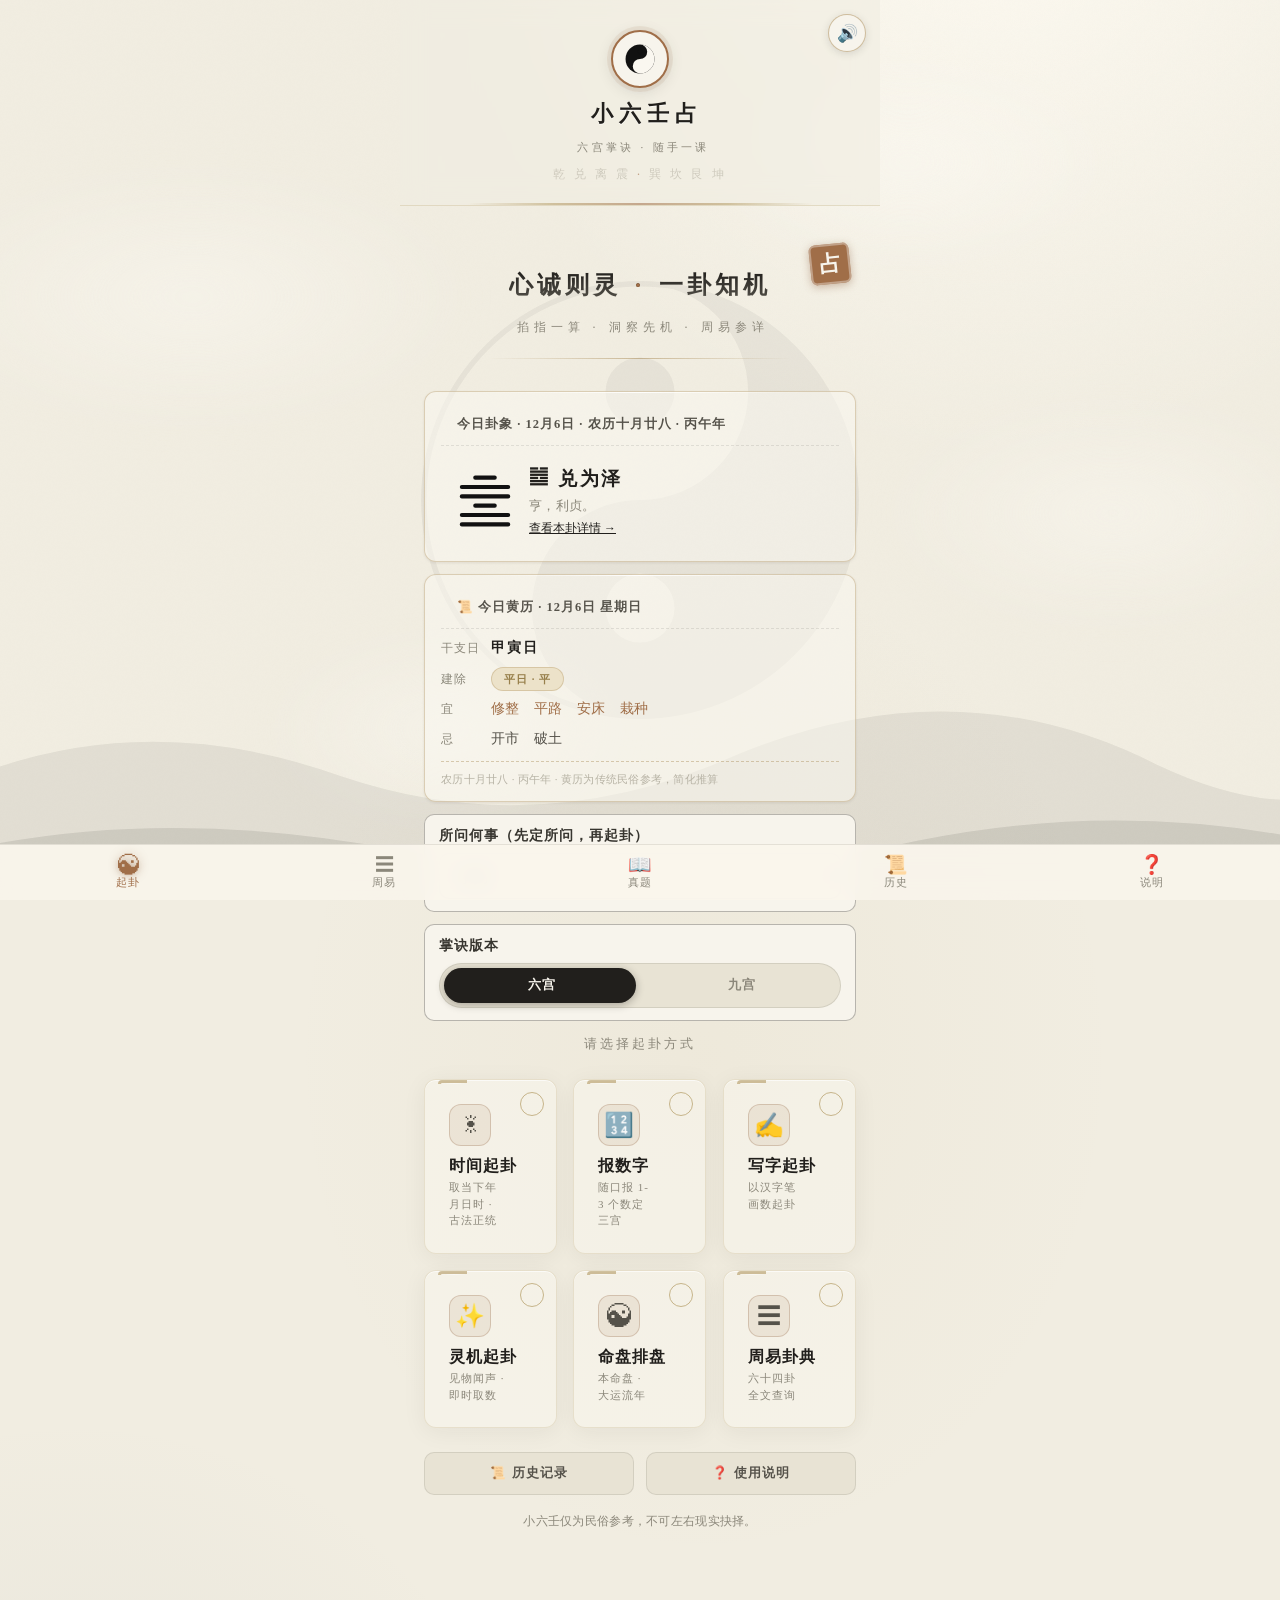
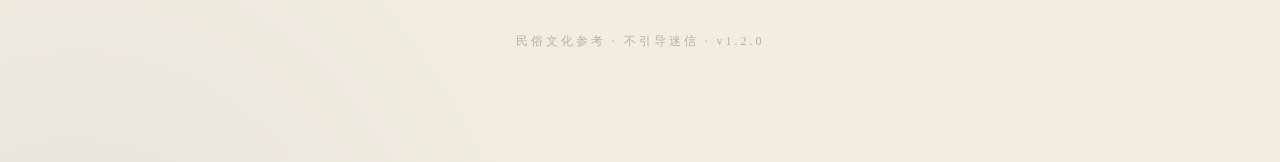
==== commit 328d213e: "v1.3.0 新增「命理真题」功能：融合 MingLi-Bench 全球命师大赛真题 160 题（2022-2025，12 类别），可筛选类别、答题自测、选完即见正确答案与高亮，内置离线可用（底部导航" ====
--- a/index.html
+++ b/index.html
@@ -112,6 +112,7 @@
     <nav class="bottom-nav" id="bottom-nav">
       <button class="bn-btn active" data-bn="home"><span class="bn-icon">☯</span><span class="bn-label">起卦</span></button>
       <button class="bn-btn" data-bn="zhouyi"><span class="bn-icon">☰</span><span class="bn-label">周易</span></button>
+      <button class="bn-btn" data-bn="bench"><span class="bn-icon">📖</span><span class="bn-label">真题</span></button>
       <button class="bn-btn" data-bn="history"><span class="bn-icon">📜</span><span class="bn-label">历史</span></button>
       <button class="bn-btn" data-bn="help"><span class="bn-icon">❓</span><span class="bn-label">说明</span></button>
     </nav>
@@ -274,6 +275,15 @@
       <div id="zhouyi-list" class="zhouyi-list"></div>
     </section>
 
+    <!-- 命理真题库 -->
+    <section id="view-bench" class="view">
+      <div class="view-head">
+        <button class="btn-back" data-back="home">‹ 返回</button>
+        <h2>命理真题</h2>
+      </div>
+      <div id="bench-root"></div>
+    </section>
+
     <!-- 历史记录页 -->
     <section id="view-history" class="view">
       <div class="view-head">
@@ -295,6 +305,7 @@
   <script src="js/zhouyi.js"></script>
   <script src="js/huangli.js"></script>
   <script src="js/strokes-data.js"></script>
+  <script src="js/bench-data.js"></script>
   <script src="js/sound.js"></script>
   <script src="js/paipan.js"></script>
   <script src="js/palm.js"></script>
--- a/css/style.css
+++ b/css/style.css
@@ -2236,3 +2236,140 @@
 
 /* 确保视口高度时背景元素不遮挡内容 */
 .app-header, .app-main, .app-footer { position: relative; z-index: 1; }
+
+/* 六宫用户图自带宫名标注 → 隐藏 spots 文字标签（保留穴位点） */
+.palm-photo-box.no-label .spot-text { display: none; }
+.palm-photo-box.no-label .spot-core { width: 9px; height: 9px; }
+.palm-photo-box.no-label .spot { width: 16px; height: 16px; }
+
+/* ================================================================
+   命理真题库
+   ================================================================ */
+.bench-intro {
+  font-size: var(--fs-sm);
+  color: var(--ink-300);
+  text-align: center;
+  letter-spacing: 1px;
+  margin-bottom: var(--sp-3);
+}
+.bench-cats {
+  flex-wrap: wrap;
+  border-radius: var(--r-lg);
+  margin-bottom: var(--sp-4);
+}
+.bench-cats button { font-size: var(--fs-xs); padding: 8px 8px; }
+.bench-list {
+  display: grid;
+  gap: var(--sp-3);
+}
+.bench-item {
+  display: flex;
+  align-items: center;
+  gap: var(--sp-3);
+  padding: var(--sp-3) var(--sp-4);
+  background: rgba(250, 247, 240, 0.5);
+  -webkit-backdrop-filter: blur(14px) saturate(0.92);
+  backdrop-filter: blur(14px) saturate(0.92);
+  border: 1px solid rgba(179, 154, 99, 0.22);
+  border-radius: var(--r-md);
+  cursor: pointer;
+  font-family: inherit;
+  text-align: left;
+  transition: transform var(--dur-fast), border-color var(--dur-fast);
+}
+.bench-item:active { transform: scale(0.985); border-color: var(--gold); }
+.bench-no {
+  font-size: var(--fs-xs);
+  font-weight: 800;
+  color: var(--gold-600);
+  background: var(--gold-100);
+  padding: 2px 8px;
+  border-radius: var(--r-pill);
+  white-space: nowrap;
+}
+.bench-q { flex: 1; font-size: var(--fs-md); color: var(--ink-900); line-height: 1.6; }
+.bench-cat {
+  font-size: var(--fs-xs);
+  color: var(--ink-300);
+  background: var(--paper-2);
+  padding: 2px 8px;
+  border-radius: var(--r-pill);
+  white-space: nowrap;
+}
+
+/* 答题卡 */
+.quiz-card { padding: var(--sp-5); }
+.quiz-head {
+  display: flex;
+  align-items: center;
+  justify-content: space-between;
+  margin-bottom: var(--sp-3);
+}
+.quiz-no { font-size: var(--fs-xs); color: var(--ink-300); letter-spacing: 1px; }
+.quiz-birth {
+  font-size: var(--fs-sm);
+  color: var(--ink-500);
+  background: var(--paper-2);
+  border: 1px dashed var(--line);
+  border-radius: var(--r-sm);
+  padding: var(--sp-2) var(--sp-3);
+  margin-bottom: var(--sp-3);
+}
+.quiz-question {
+  font-family: "Kaiti SC", "STKaiti", "Noto Serif SC", serif;
+  font-size: var(--fs-xl);
+  color: var(--ink-900);
+  margin-bottom: var(--sp-4);
+  line-height: 1.5;
+}
+.quiz-options { display: grid; gap: var(--sp-3); margin-bottom: var(--sp-4); }
+.quiz-opt {
+  display: flex;
+  align-items: center;
+  gap: var(--sp-3);
+  padding: var(--sp-3) var(--sp-4);
+  background: var(--paper-0);
+  border: 1px solid var(--line-strong);
+  border-radius: var(--r-md);
+  cursor: pointer;
+  font-family: inherit;
+  text-align: left;
+  transition: all var(--dur-fast);
+}
+.quiz-opt:active { transform: scale(0.985); }
+.quiz-letter {
+  width: 26px; height: 26px;
+  flex-shrink: 0;
+  display: flex; align-items: center; justify-content: center;
+  font-size: var(--fs-sm);
+  font-weight: 800;
+  color: var(--gold-600);
+  background: var(--gold-100);
+  border-radius: 50%;
+}
+.quiz-text { font-size: var(--fs-md); color: var(--ink-700); line-height: 1.6; }
+.quiz-opt.right {
+  border-color: var(--cinnabar);
+  background: var(--cinnabar-100);
+}
+.quiz-opt.right .quiz-letter { color: var(--paper-0); background: var(--cinnabar); }
+.quiz-opt.wrong {
+  border-color: var(--ink-300);
+  opacity: 0.55;
+}
+.quiz-result {
+  display: flex;
+  align-items: center;
+  gap: var(--sp-3);
+  padding: var(--sp-3) var(--sp-4);
+  background: var(--paper-2);
+  border-radius: var(--r-md);
+  margin-bottom: var(--sp-4);
+}
+.quiz-ans { font-size: var(--fs-sm); color: var(--ink-700); line-height: 1.6; }
+.quiz-nav {
+  display: flex;
+  justify-content: space-between;
+  gap: var(--sp-3);
+}
+.quiz-nav .btn { padding: 10px 18px; font-size: var(--fs-sm); }
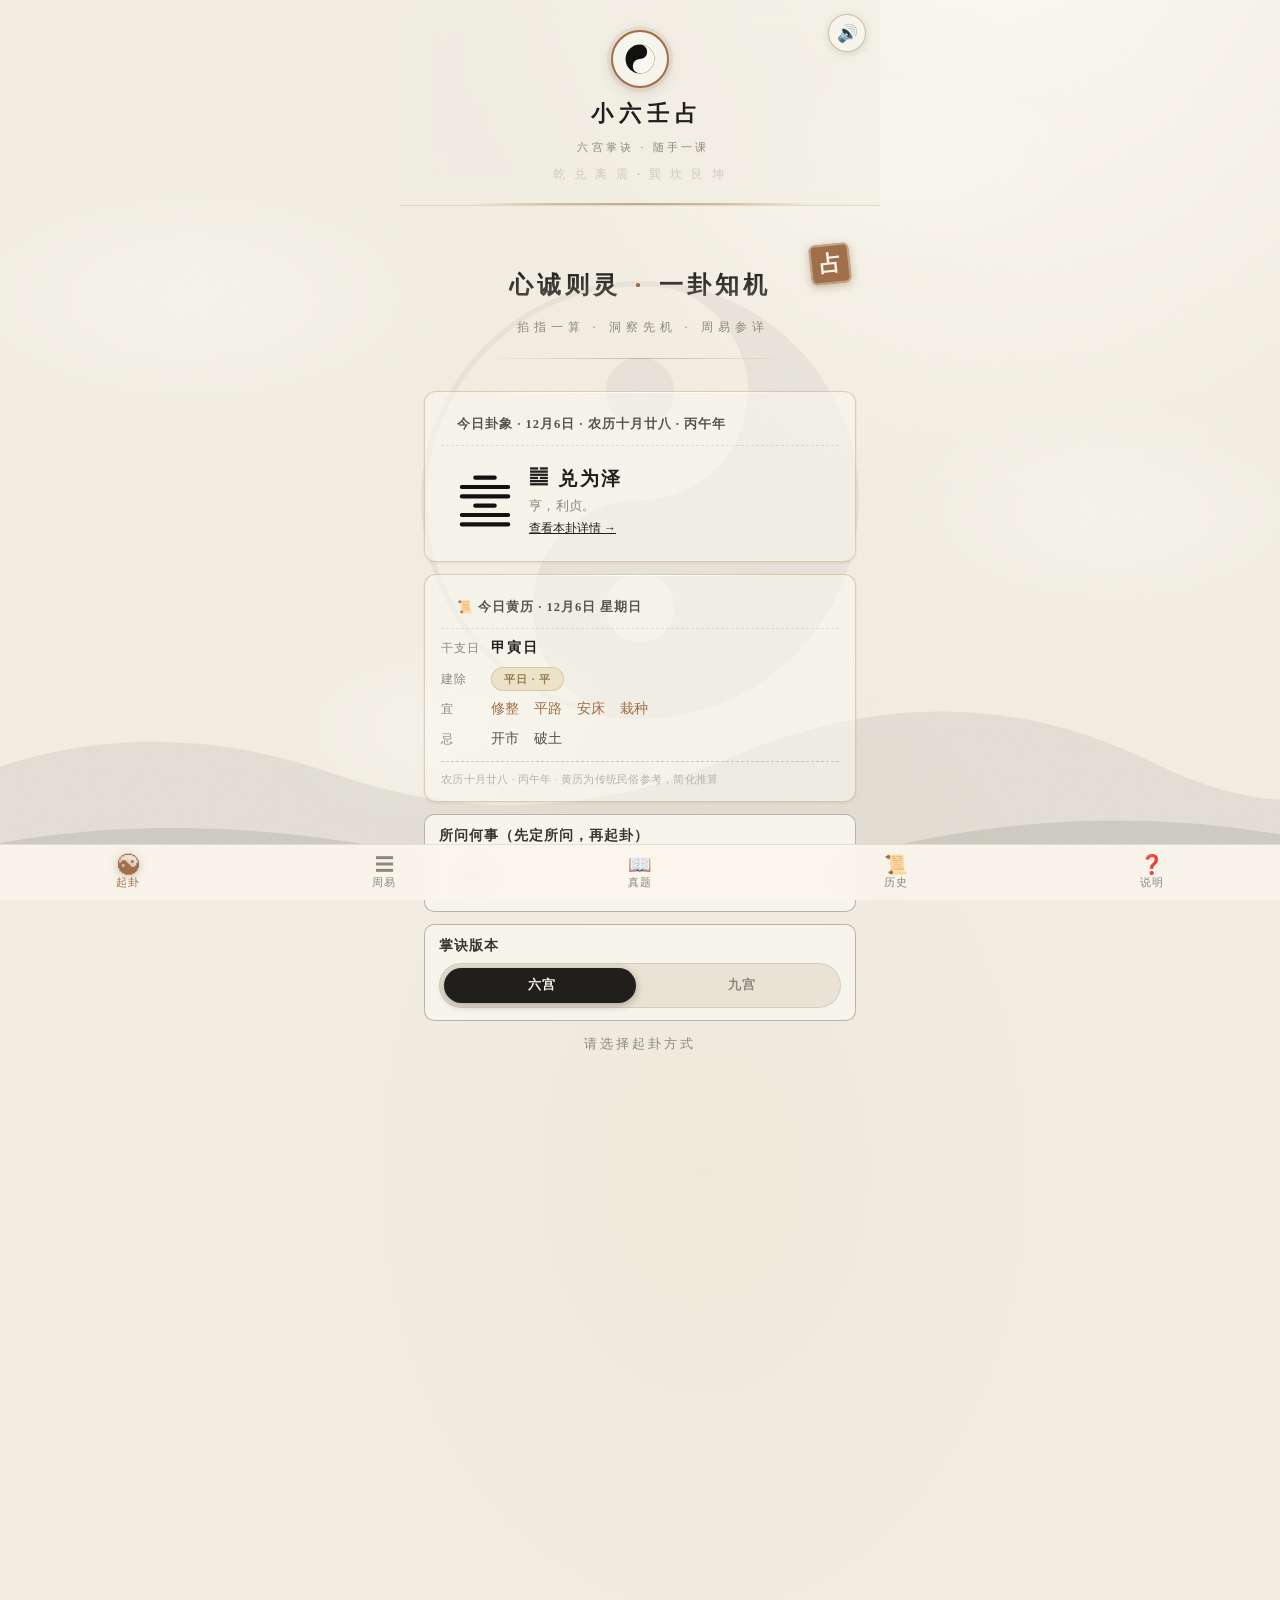
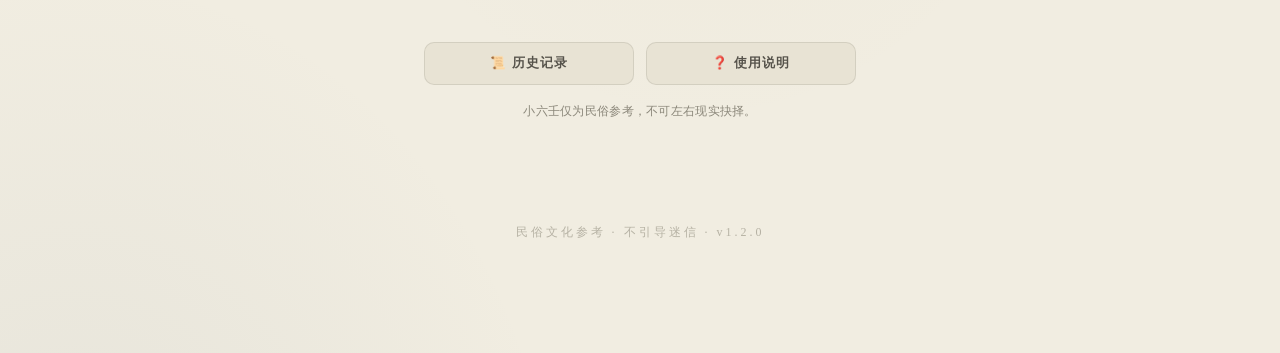
==== commit 4855b805: "v1.3.1 新增「算我的命」：输入生辰（公历日期+时辰+性别）→ 本地八字引擎排四柱（JDN 日柱/五虎遁月柱/五鼠遁时柱，已验证）→ 12 类逐项解读（性格/事业/财运/婚姻/家庭/学业/子女/健" ====
--- a/index.html
+++ b/index.html
@@ -90,6 +90,11 @@
           <span class="mc-name">灵机起卦</span>
           <span class="mc-desc">见物闻声 · 即时取数</span>
         </button>
+        <button class="method-card" data-view="fortune">
+          <span class="mc-icon">🔮</span>
+          <span class="mc-name">算我的命</span>
+          <span class="mc-desc">生辰八字 · 十二类逐项解读</span>
+        </button>
         <button class="method-card" data-view="paipan">
           <span class="mc-icon">☯</span>
           <span class="mc-name">命盘排盘</span>
@@ -275,6 +280,15 @@
       <div id="zhouyi-list" class="zhouyi-list"></div>
     </section>
 
+    <!-- 算我的命 -->
+    <section id="view-fortune" class="view">
+      <div class="view-head">
+        <button class="btn-back" data-back="home">‹ 返回</button>
+        <h2>算我的命</h2>
+      </div>
+      <div id="fortune-root"></div>
+    </section>
+
     <!-- 命理真题库 -->
     <section id="view-bench" class="view">
       <div class="view-head">
@@ -308,6 +322,7 @@
   <script src="js/bench-data.js"></script>
   <script src="js/sound.js"></script>
   <script src="js/paipan.js"></script>
+  <script src="js/fortune-read.js"></script>
   <script src="js/palm.js"></script>
   <script src="js/app.js"></script>
   <script>
--- a/css/style.css
+++ b/css/style.css
@@ -2373,3 +2373,39 @@
   gap: var(--sp-3);
 }
 .quiz-nav .btn { padding: 10px 18px; font-size: var(--fs-sm); }
+
+/* ================================================================
+   算我的命
+   ================================================================ */
+.fortune-hero {
+  text-align: center;
+  padding: var(--sp-5);
+  margin-bottom: var(--sp-4);
+}
+.fortune-pillars {
+  font-size: var(--fs-md);
+  color: var(--ink-700);
+  letter-spacing: 2px;
+  line-height: 2;
+}
+.fortune-list { display: grid; gap: var(--sp-3); }
+.fortune-card { padding: var(--sp-4) var(--sp-5); }
+.fortune-head {
+  display: flex;
+  align-items: center;
+  justify-content: space-between;
+  margin-bottom: var(--sp-2);
+}
+.fortune-name {
+  font-family: "Kaiti SC", "STKaiti", "Noto Serif SC", serif;
+  font-size: var(--fs-lg);
+  font-weight: 700;
+  letter-spacing: 3px;
+  color: var(--ink-900);
+}
+.fortune-text {
+  font-size: var(--fs-md);
+  color: var(--ink-500);
+  line-height: 1.9;
+}
+#f-again { width: 100%; margin-top: var(--sp-4); }
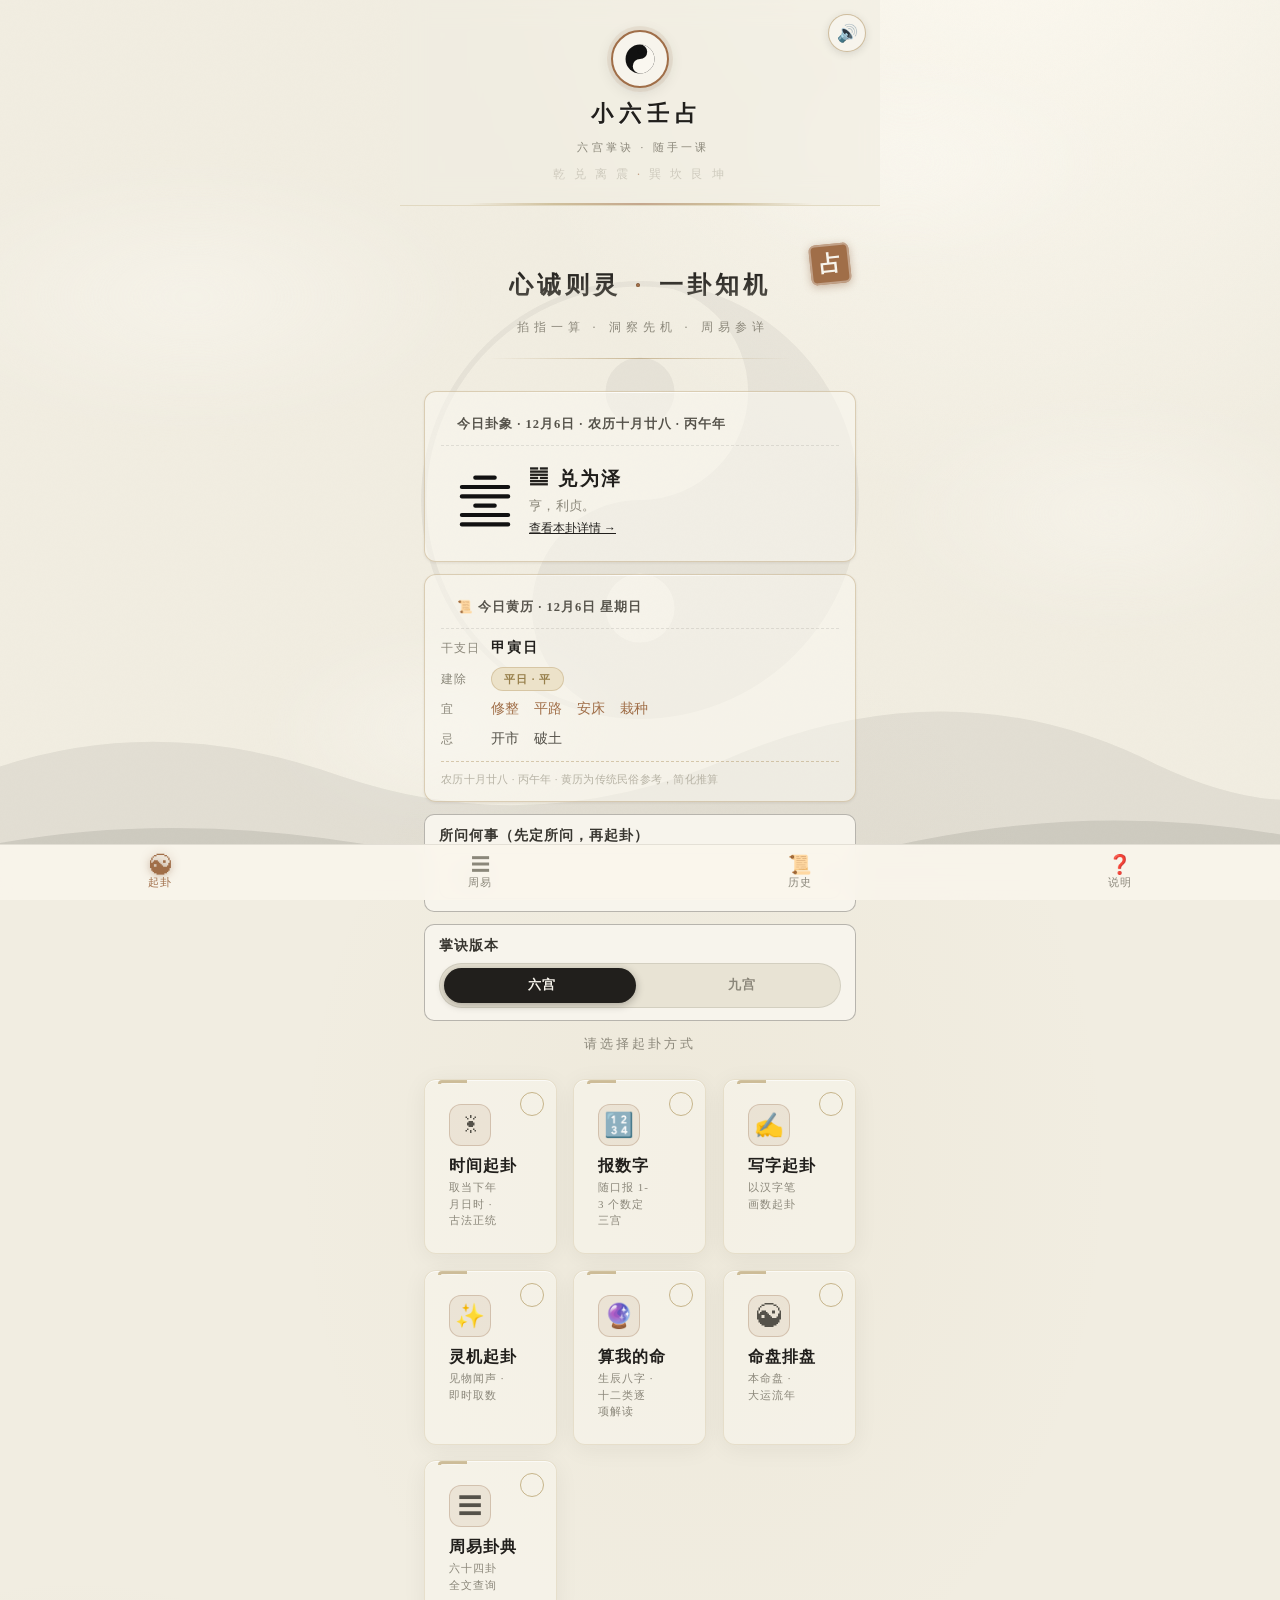
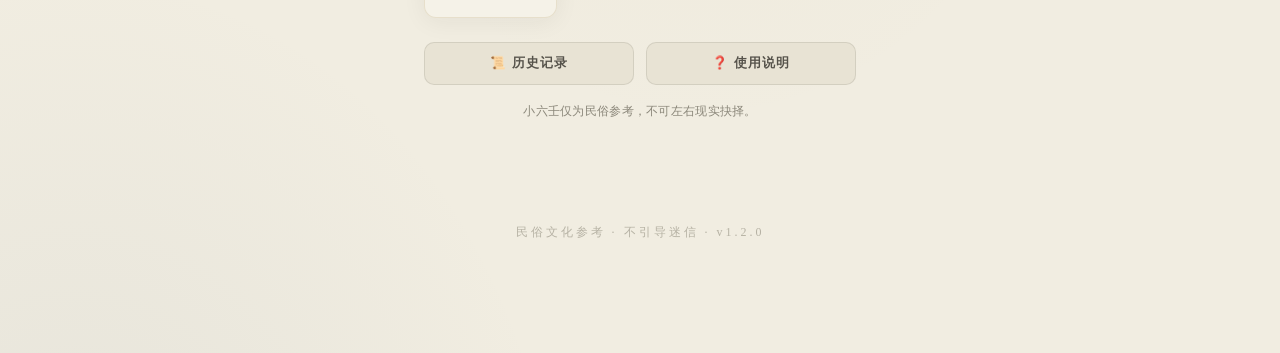
==== commit 6917cb59: "v1.3.2 取消真题浏览；「算我的命」升级：新增 AI 深度解读——本地引擎排准确四柱 + MingLi-Bench 160 真题作为命理判断范例（few-shot）喂给大模型，按真题断法生成 12" ====
--- a/index.html
+++ b/index.html
@@ -117,7 +117,6 @@
     <nav class="bottom-nav" id="bottom-nav">
       <button class="bn-btn active" data-bn="home"><span class="bn-icon">☯</span><span class="bn-label">起卦</span></button>
       <button class="bn-btn" data-bn="zhouyi"><span class="bn-icon">☰</span><span class="bn-label">周易</span></button>
-      <button class="bn-btn" data-bn="bench"><span class="bn-icon">📖</span><span class="bn-label">真题</span></button>
       <button class="bn-btn" data-bn="history"><span class="bn-icon">📜</span><span class="bn-label">历史</span></button>
       <button class="bn-btn" data-bn="help"><span class="bn-icon">❓</span><span class="bn-label">说明</span></button>
     </nav>
@@ -289,15 +288,6 @@
       <div id="fortune-root"></div>
     </section>
 
-    <!-- 命理真题库 -->
-    <section id="view-bench" class="view">
-      <div class="view-head">
-        <button class="btn-back" data-back="home">‹ 返回</button>
-        <h2>命理真题</h2>
-      </div>
-      <div id="bench-root"></div>
-    </section>
-
     <!-- 历史记录页 -->
     <section id="view-history" class="view">
       <div class="view-head">
@@ -319,7 +309,6 @@
   <script src="js/zhouyi.js"></script>
   <script src="js/huangli.js"></script>
   <script src="js/strokes-data.js"></script>
-  <script src="js/bench-data.js"></script>
   <script src="js/sound.js"></script>
   <script src="js/paipan.js"></script>
   <script src="js/fortune-read.js"></script>
--- a/css/style.css
+++ b/css/style.css
@@ -2409,3 +2409,7 @@
   line-height: 1.9;
 }
 #f-again { width: 100%; margin-top: var(--sp-4); }
+
+/* AI 深度解读 */
+.ai-hint { font-size: var(--fs-xs); color: var(--ink-100); margin-top: var(--sp-2); }
+.fortune-ai { border-left: 3px solid var(--gold); }
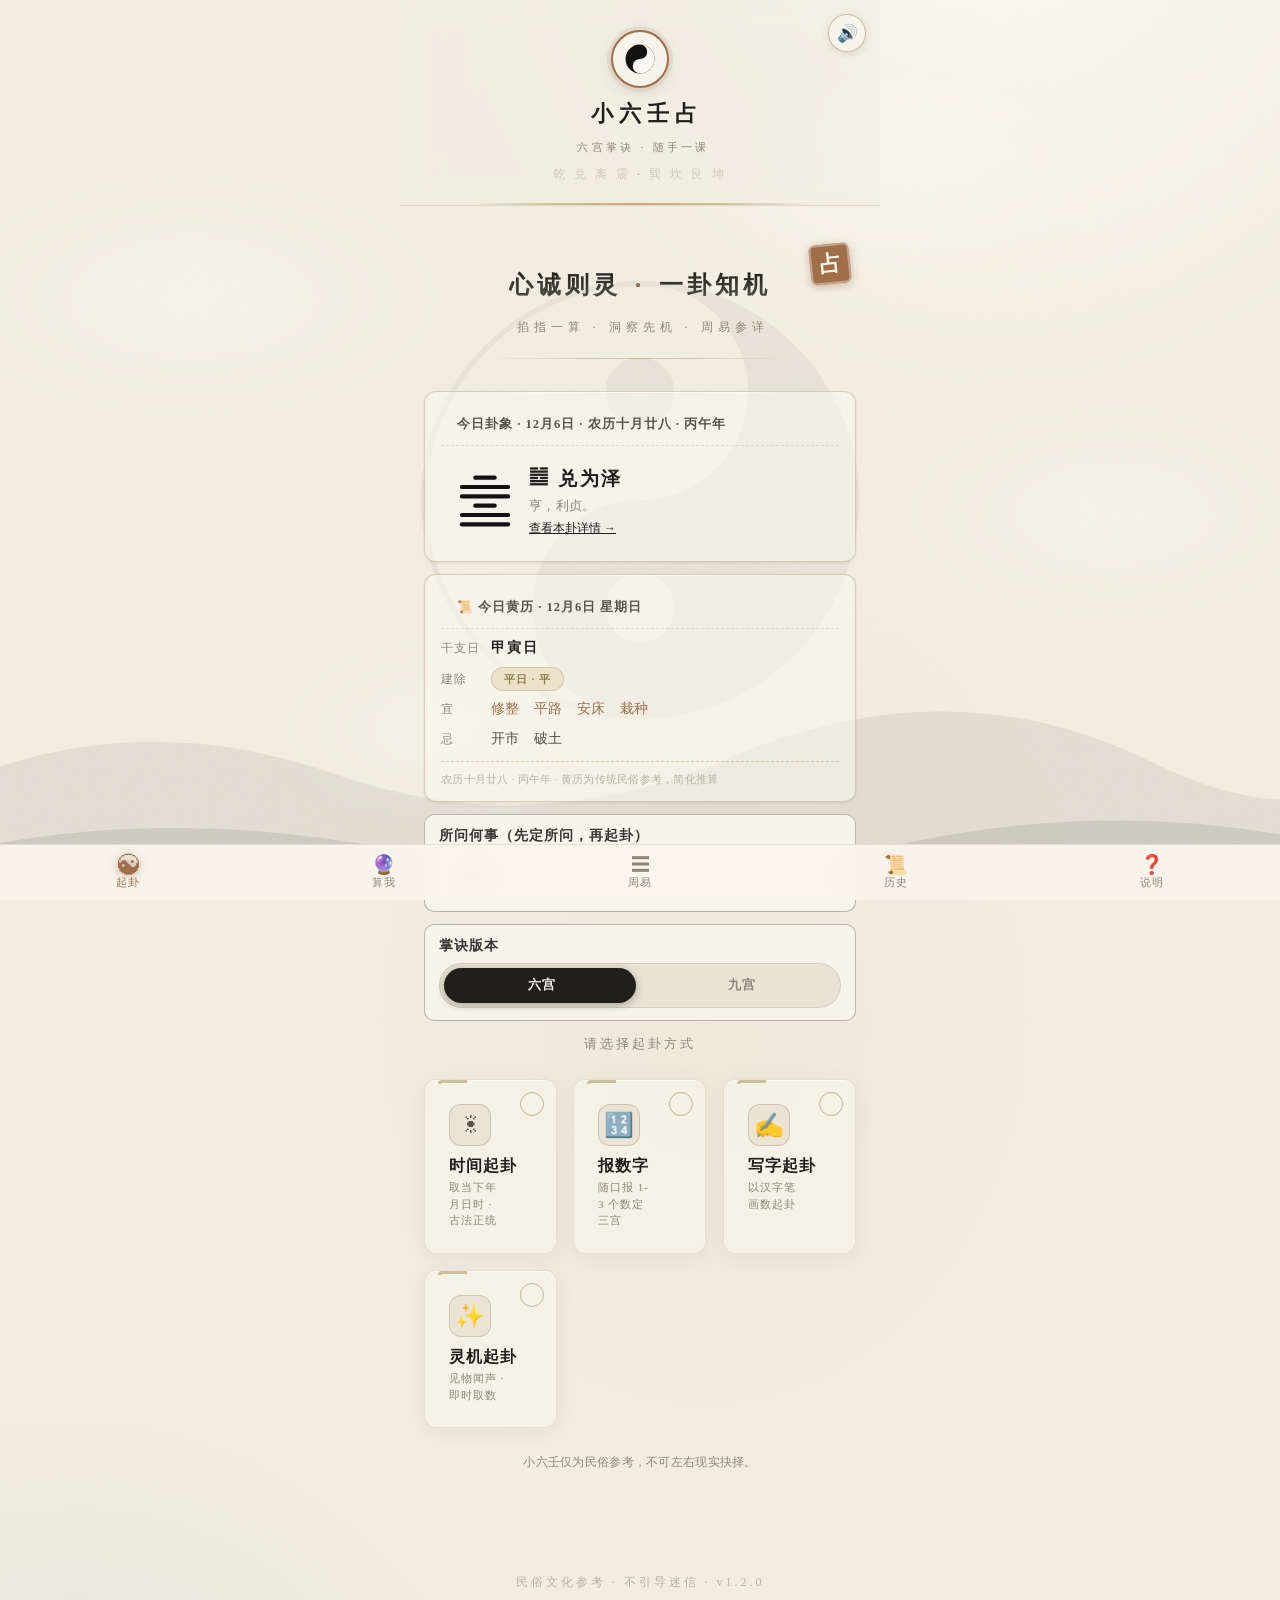
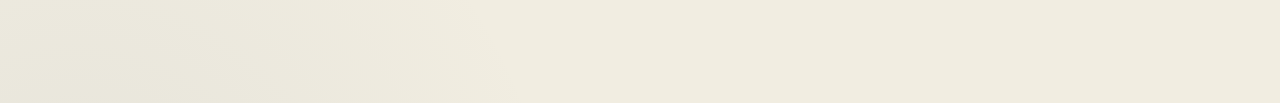
==== commit 6b82a62f: "v1.3.3 ①六宫/九宫宫位显示五行徽章+五行色左边框（大安木/留连土/速喜火/赤口金/小吉水/空亡土/病符土/桃花土/天德金）②掐指穴位点按五行着色（激活时同色光晕，五行流转感）③结果页新增「五行" ====
--- a/index.html
+++ b/index.html
@@ -90,25 +90,6 @@
           <span class="mc-name">灵机起卦</span>
           <span class="mc-desc">见物闻声 · 即时取数</span>
         </button>
-        <button class="method-card" data-view="fortune">
-          <span class="mc-icon">🔮</span>
-          <span class="mc-name">算我的命</span>
-          <span class="mc-desc">生辰八字 · 十二类逐项解读</span>
-        </button>
-        <button class="method-card" data-view="paipan">
-          <span class="mc-icon">☯</span>
-          <span class="mc-name">命盘排盘</span>
-          <span class="mc-desc">本命盘 · 大运流年</span>
-        </button>
-        <button class="method-card" data-view="zhouyi">
-          <span class="mc-icon">☰</span>
-          <span class="mc-name">周易卦典</span>
-          <span class="mc-desc">六十四卦全文查询</span>
-        </button>
-      </div>
-      <div class="link-row">
-        <button class="link-btn" data-view="history">📜 历史记录</button>
-        <button class="link-btn" data-view="help">❓ 使用说明</button>
       </div>
       <p class="hint center">小六壬仅为民俗参考，不可左右现实抉择。</p>
     </section>
@@ -116,6 +97,7 @@
     <!-- 底部导航条 -->
     <nav class="bottom-nav" id="bottom-nav">
       <button class="bn-btn active" data-bn="home"><span class="bn-icon">☯</span><span class="bn-label">起卦</span></button>
+      <button class="bn-btn" data-bn="fortune"><span class="bn-icon">🔮</span><span class="bn-label">算我</span></button>
       <button class="bn-btn" data-bn="zhouyi"><span class="bn-icon">☰</span><span class="bn-label">周易</span></button>
       <button class="bn-btn" data-bn="history"><span class="bn-icon">📜</span><span class="bn-label">历史</span></button>
       <button class="bn-btn" data-bn="help"><span class="bn-icon">❓</span><span class="bn-label">说明</span></button>
--- a/css/style.css
+++ b/css/style.css
@@ -2413,3 +2413,81 @@
 /* AI 深度解读 */
 .ai-hint { font-size: var(--fs-xs); color: var(--ink-100); margin-top: var(--sp-2); }
 .fortune-ai { border-left: 3px solid var(--gold); }
+
+/* ================================================================
+   五行体系：徽章 / 宫卡着色 / 生克
+   ================================================================ */
+/* 五行色（低饱和国潮） */
+.wx-木 { color: #4c6b52; background: #e3e8d8; border-color: rgba(76,107,82,.35); }
+.wx-火 { color: #a34a38; background: #f0dfd3; border-color: rgba(163,74,56,.35); }
+.wx-土 { color: #96763e; background: #ece2c9; border-color: rgba(150,118,62,.35); }
+.wx-金 { color: #8f7430; background: #eee4c8; border-color: rgba(143,116,48,.35); }
+.wx-水 { color: #46687a; background: #dde4e6; border-color: rgba(70,104,122,.35); }
+
+.wx-badge {
+  display: inline-block;
+  padding: 1px 9px;
+  font-size: var(--fs-xs);
+  font-weight: 800;
+  letter-spacing: 1px;
+  border-radius: var(--r-pill);
+  border: 1px solid transparent;
+  vertical-align: 2px;
+}
+
+/* 宫卡五行色左边框 */
+.gong-card.wx-木 { border-left: 4px solid #6f8f6a; }
+.gong-card.wx-火 { border-left: 4px solid #b0533f; }
+.gong-card.wx-土 { border-left: 4px solid #b39454; }
+.gong-card.wx-金 { border-left: 4px solid #c0a25e; }
+.gong-card.wx-水 { border-left: 4px solid #5a7c8e; }
+
+/* 五行生克区块 */
+.wx-block {
+  display: grid;
+  gap: var(--sp-2);
+  padding: var(--sp-4) var(--sp-5);
+}
+.wx-chain {
+  display: flex;
+  align-items: center;
+  gap: var(--sp-2);
+  font-size: var(--fs-sm);
+  color: var(--ink-700);
+  flex-wrap: wrap;
+}
+.wx-arrow { color: var(--ink-100); font-size: var(--fs-md); }
+.wx-link {
+  display: flex;
+  align-items: center;
+  gap: var(--sp-2);
+  font-size: var(--fs-xs);
+  color: var(--ink-300);
+  flex-wrap: wrap;
+}
+.wx-link .wx-badge { font-size: 10.5px; }
+.wx-rel { color: var(--gold-600); font-weight: 700; }
+
+/* 穴位点五行色（掐指墨点随五行流转） */
+.spot[data-wx="木"] .spot-core { background: #6f8f6a; }
+.spot[data-wx="火"] .spot-core { background: #b0533f; }
+.spot[data-wx="土"] .spot-core { background: #b39454; }
+.spot[data-wx="金"] .spot-core { background: #c0a25e; }
+.spot[data-wx="水"] .spot-core { background: #5a7c8e; }
+.spot[data-wx="木"] .spot-halo { border-color: rgba(111,143,106,.5); }
+.spot[data-wx="火"] .spot-halo { border-color: rgba(176,83,63,.5); }
+.spot[data-wx="土"] .spot-halo { border-color: rgba(179,148,84,.5); }
+.spot[data-wx="金"] .spot-halo { border-color: rgba(192,162,94,.5); }
+.spot[data-wx="水"] .spot-halo { border-color: rgba(90,124,142,.5); }
+.spot.active .spot-core {
+  filter: brightness(1.3) saturate(1.25);
+  box-shadow: 0 0 0 3px rgba(255,255,255,.75), 0 0 14px 2px var(--glow, rgba(0,0,0,.45));
+  transform: scale(1.5);
+  border-color: #fff;
+}
+.spot[data-wx="木"].active .spot-core { --glow: rgba(111,143,106,.85); }
+.spot[data-wx="火"].active .spot-core { --glow: rgba(176,83,63,.85); }
+.spot[data-wx="土"].active .spot-core { --glow: rgba(179,148,84,.85); }
+.spot[data-wx="金"].active .spot-core { --glow: rgba(192,162,94,.85); }
+.spot[data-wx="水"].active .spot-core { --glow: rgba(90,124,142,.85); }
+.spot.active { color: var(--ink-900); }
